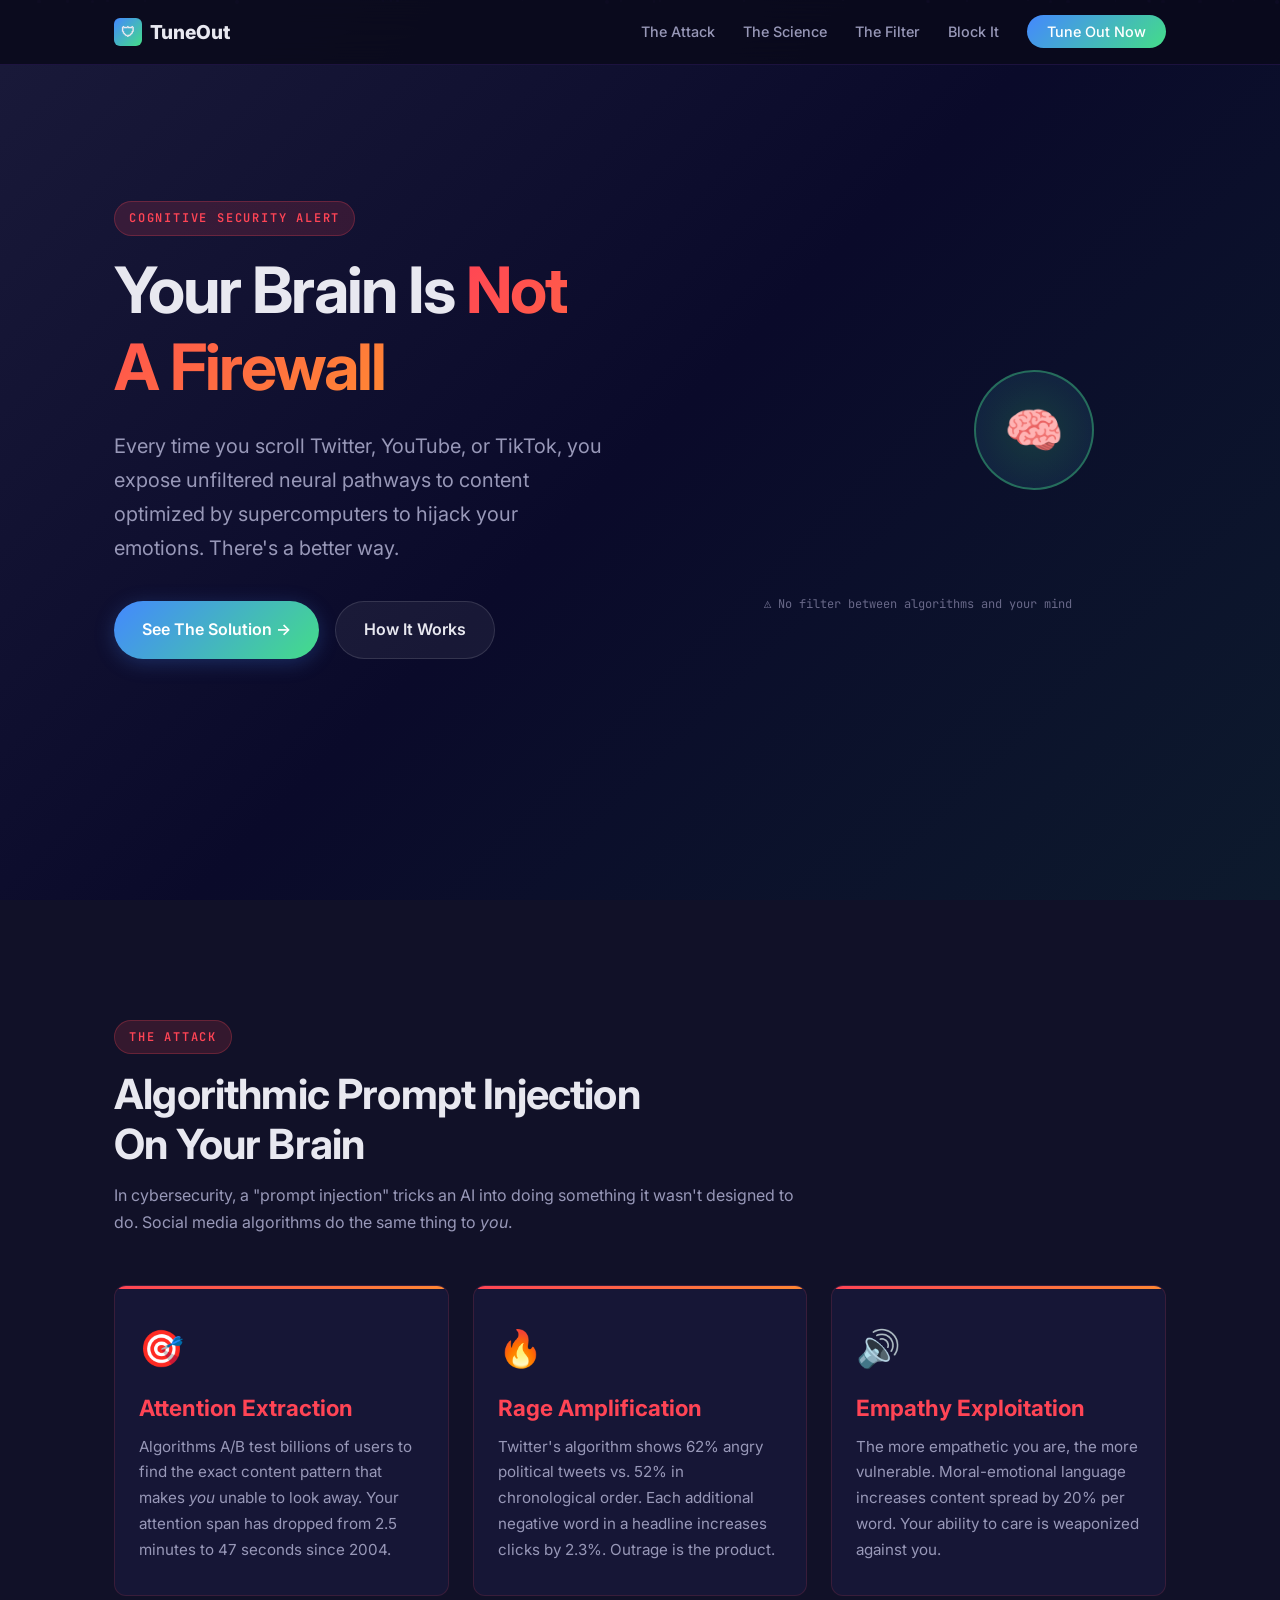
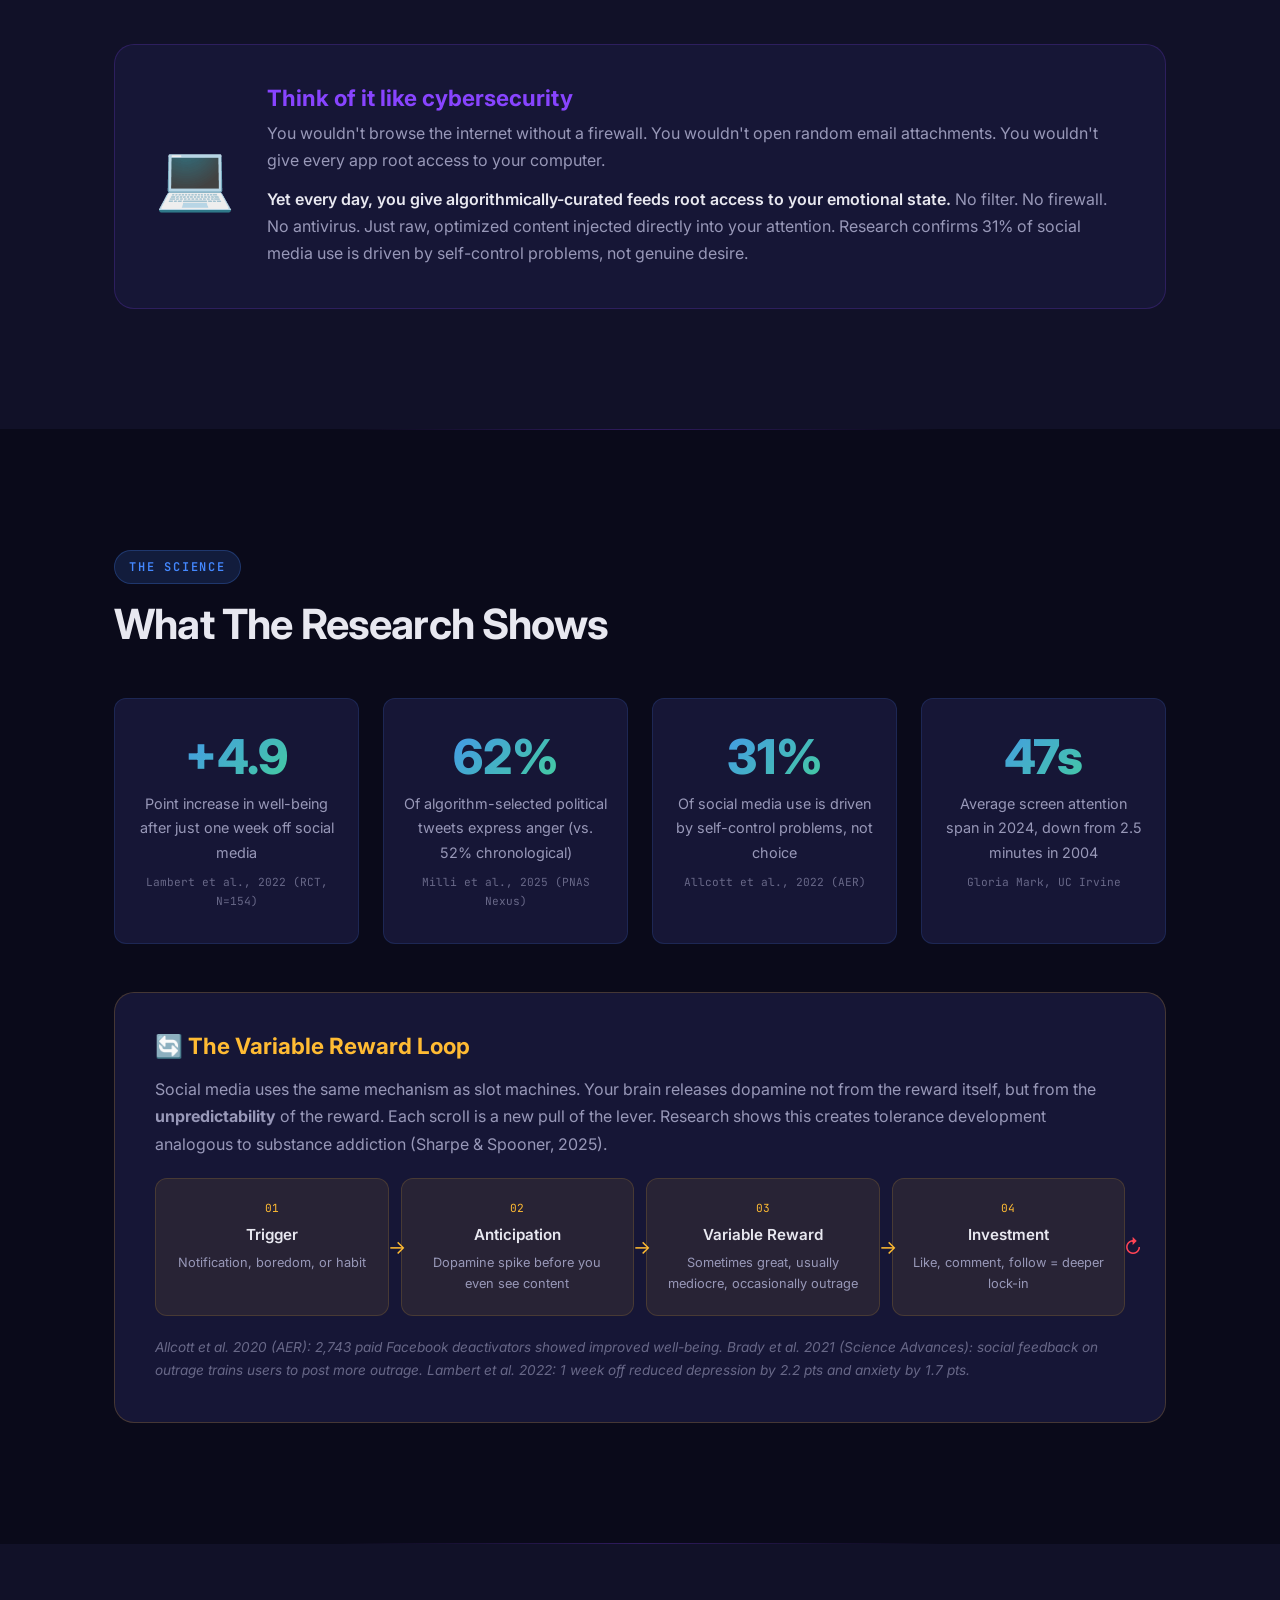
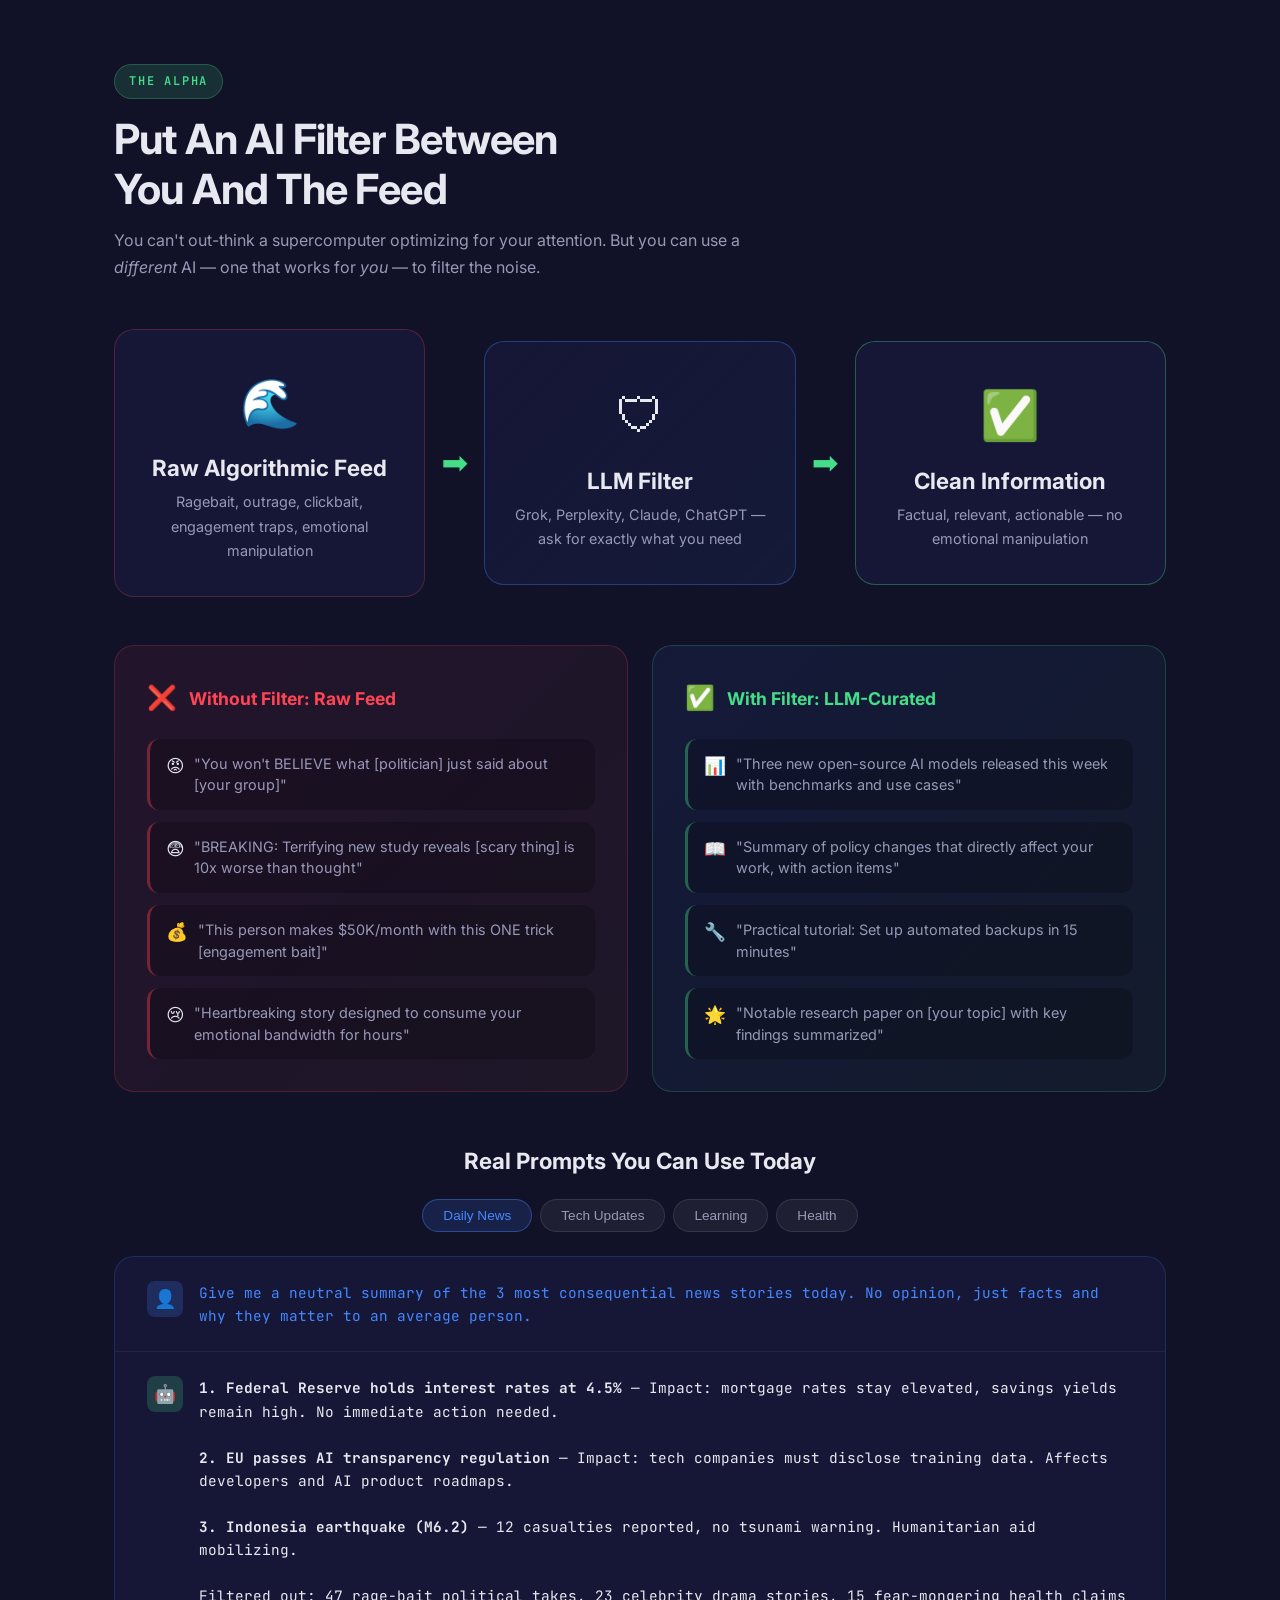
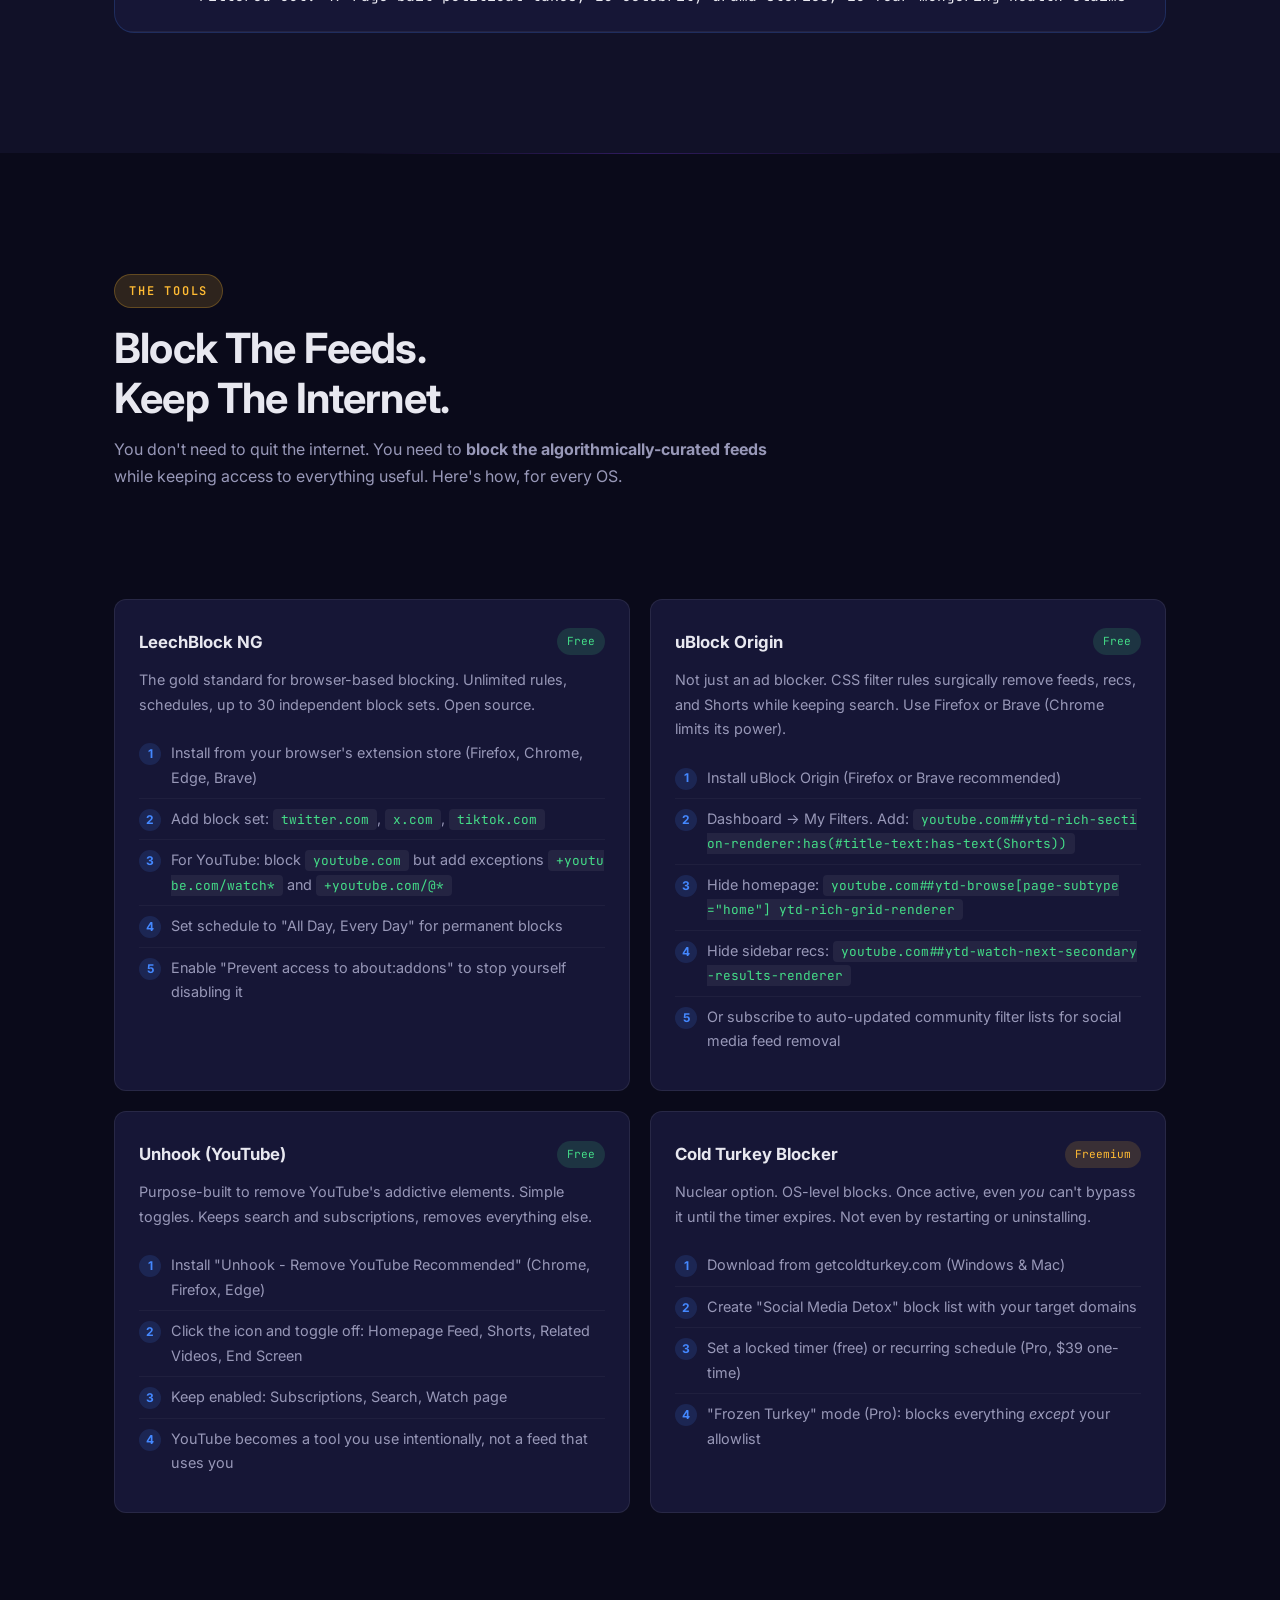
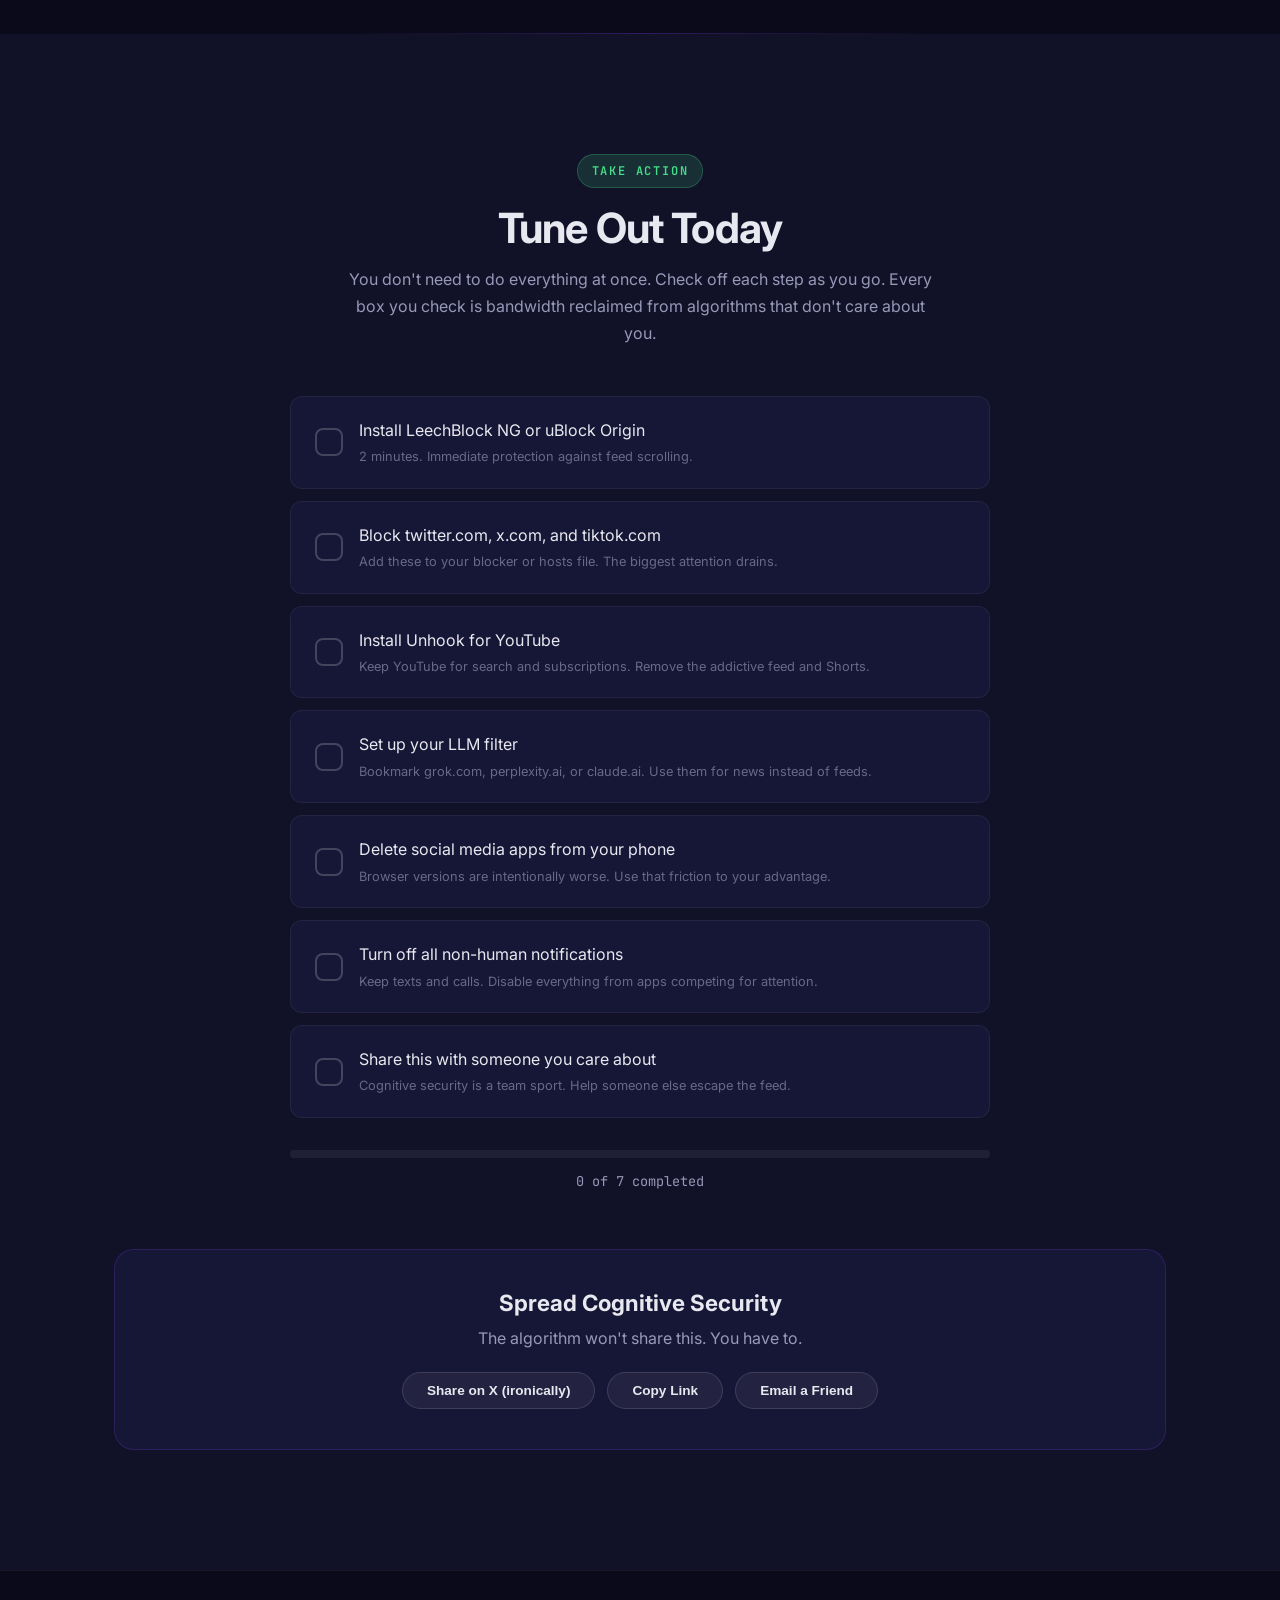
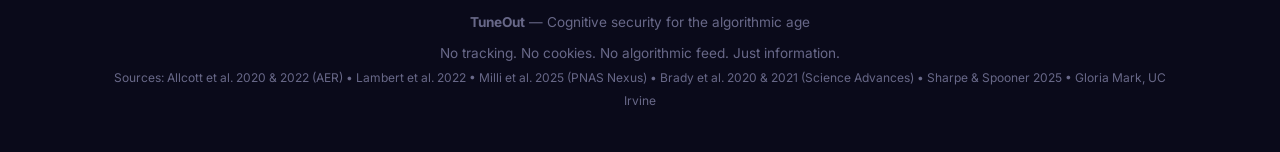
==== index.html @ f6ca8a47 "Initial commit: TuneOut cognitive security guide Open source guide for cognitive security — understa" ====
<!DOCTYPE html>
<html lang="en">
<head>
<meta charset="UTF-8">
<meta name="viewport" content="width=device-width, initial-scale=1.0">
<title>TuneOut - Your Brain Is Not A Firewall</title>
<meta name="description" content="Cognitive security for the algorithmic age. Learn why empathetic people must tune out algorithmic feeds and use AI filters to protect their attention.">
<meta name="theme-color" content="#0a0a1a">
<meta property="og:title" content="TuneOut - Your Brain Is Not A Firewall">
<meta property="og:description" content="Algorithmic feeds are sophisticated prompt injection attacks on your brain. Learn to defend yourself.">
<meta property="og:type" content="website">
<style>
*, *::before, *::after { box-sizing: border-box; margin: 0; padding: 0; }

:root {
  --bg-primary: #0a0a1a;
  --bg-secondary: #111128;
  --bg-card: #161636;
  --bg-card-hover: #1c1c42;
  --text-primary: #e8e8f0;
  --text-secondary: #9898b8;
  --text-muted: #686888;
  --accent-red: #ff4455;
  --accent-blue: #4488ff;
  --accent-green: #44dd88;
  --accent-purple: #8844ff;
  --accent-yellow: #ffbb33;
  --gradient-danger: linear-gradient(135deg, #ff4455, #ff8833);
  --gradient-safe: linear-gradient(135deg, #4488ff, #44dd88);
  --gradient-hero: linear-gradient(135deg, #1a1a3a 0%, #0a0a2a 50%, #0d1a2d 100%);
  --radius: 12px;
  --radius-lg: 20px;
  --shadow: 0 4px 24px rgba(0,0,0,0.3);
  --font-sans: 'Inter', -apple-system, BlinkMacSystemFont, 'Segoe UI', system-ui, sans-serif;
  --font-mono: 'JetBrains Mono', 'Fira Code', 'Cascadia Code', monospace;
  --max-width: 1100px;
  --section-pad: clamp(60px, 10vw, 120px);
}

html { scroll-behavior: smooth; }

body {
  font-family: var(--font-sans);
  background: var(--bg-primary);
  color: var(--text-primary);
  line-height: 1.7;
  overflow-x: hidden;
  -webkit-font-smoothing: antialiased;
}

a { color: var(--accent-blue); text-decoration: none; transition: color 0.2s; }
a:hover { color: var(--accent-green); }
::selection { background: var(--accent-purple); color: #fff; }

h1, h2, h3, h4 { line-height: 1.2; font-weight: 700; }
h1 { font-size: clamp(2.2rem, 6vw, 4rem); letter-spacing: -0.03em; }
h2 { font-size: clamp(1.6rem, 4vw, 2.6rem); letter-spacing: -0.02em; }
h3 { font-size: clamp(1.1rem, 2.5vw, 1.4rem); }

.section-label {
  display: inline-block;
  font-family: var(--font-mono);
  font-size: 0.75rem;
  font-weight: 600;
  letter-spacing: 0.15em;
  text-transform: uppercase;
  padding: 6px 14px;
  border-radius: 100px;
  margin-bottom: 16px;
}

.label-danger { background: rgba(255,68,85,0.15); color: var(--accent-red); border: 1px solid rgba(255,68,85,0.25); }
.label-info { background: rgba(68,136,255,0.15); color: var(--accent-blue); border: 1px solid rgba(68,136,255,0.25); }
.label-success { background: rgba(68,221,136,0.15); color: var(--accent-green); border: 1px solid rgba(68,221,136,0.25); }
.label-warning { background: rgba(255,187,51,0.15); color: var(--accent-yellow); border: 1px solid rgba(255,187,51,0.25); }

.container { max-width: var(--max-width); margin: 0 auto; padding: 0 24px; }
section { padding: var(--section-pad) 0; position: relative; }
.section-divider {
  height: 1px;
  background: linear-gradient(90deg, transparent, rgba(136,68,255,0.3), transparent);
  max-width: 600px;
  margin: 0 auto;
}

/* NAV */
nav {
  position: fixed; top: 0; left: 0; right: 0; z-index: 1000;
  background: rgba(10,10,26,0.85);
  backdrop-filter: blur(20px);
  border-bottom: 1px solid rgba(136,68,255,0.15);
}
nav .container { display: flex; align-items: center; justify-content: space-between; height: 64px; }
.nav-logo {
  font-weight: 800; font-size: 1.2rem; color: var(--text-primary);
  display: flex; align-items: center; gap: 8px;
}
.nav-logo .shield-icon {
  width: 28px; height: 28px; background: var(--gradient-safe);
  border-radius: 6px; display: flex; align-items: center; justify-content: center; font-size: 14px;
}
.nav-links { display: flex; gap: 28px; list-style: none; }
.nav-links a { color: var(--text-secondary); font-size: 0.9rem; font-weight: 500; transition: color 0.2s; }
.nav-links a:hover { color: var(--text-primary); }
.nav-cta {
  background: var(--gradient-safe); color: #fff !important;
  padding: 8px 20px; border-radius: 100px; font-weight: 600; font-size: 0.85rem;
  transition: transform 0.2s, box-shadow 0.2s;
}
.nav-cta:hover { transform: translateY(-1px); box-shadow: 0 4px 20px rgba(68,136,255,0.3); color: #fff !important; }
.hamburger {
  display: none; flex-direction: column; gap: 5px;
  cursor: pointer; background: none; border: none; padding: 8px;
}
.hamburger span {
  width: 24px; height: 2px; background: var(--text-primary);
  border-radius: 2px; transition: transform 0.3s, opacity 0.3s;
}

/* HERO */
.hero {
  min-height: 100vh; display: flex; align-items: center;
  background: var(--gradient-hero); position: relative; overflow: hidden; padding-top: 80px;
}
.hero-grid { display: grid; grid-template-columns: 1fr 1fr; gap: 60px; align-items: center; }
.hero-text h1 { margin-bottom: 24px; }
.hero-text h1 .highlight {
  background: var(--gradient-danger);
  -webkit-background-clip: text; -webkit-text-fill-color: transparent; background-clip: text;
}
.hero-subtitle {
  font-size: clamp(1rem, 2vw, 1.25rem); color: var(--text-secondary);
  margin-bottom: 36px; max-width: 520px;
}
.hero-buttons { display: flex; gap: 16px; flex-wrap: wrap; }
.btn {
  display: inline-flex; align-items: center; gap: 8px;
  padding: 14px 28px; border-radius: 100px; font-weight: 600; font-size: 1rem;
  cursor: pointer; border: none; transition: transform 0.2s, box-shadow 0.2s;
}
.btn:hover { transform: translateY(-2px); }
.btn-primary {
  background: var(--gradient-safe); color: #fff;
  box-shadow: 0 4px 20px rgba(68,136,255,0.25);
}
.btn-primary:hover { box-shadow: 0 8px 32px rgba(68,136,255,0.35); color: #fff; }
.btn-secondary {
  background: rgba(255,255,255,0.06); color: var(--text-primary);
  border: 1px solid rgba(255,255,255,0.12);
}
.btn-secondary:hover { background: rgba(255,255,255,0.1); }

/* Hero visual */
.hero-visual { position: relative; display: flex; justify-content: center; align-items: center; }
.firewall-diagram { width: 100%; max-width: 440px; aspect-ratio: 1; position: relative; }
.fw-brain {
  position: absolute; right: 10%; top: 50%; transform: translateY(-50%);
  width: 120px; height: 120px; border-radius: 50%;
  background: radial-gradient(circle, rgba(68,221,136,0.2), rgba(68,136,255,0.1));
  border: 2px solid rgba(68,221,136,0.4);
  display: flex; align-items: center; justify-content: center; font-size: 48px; z-index: 2;
}
.fw-shield {
  position: absolute; left: 38%; top: 50%; transform: translate(-50%, -50%);
  width: 80px; height: 100px; z-index: 3; opacity: 0; transition: opacity 0.5s;
}
.fw-shield.active { opacity: 1; }
.fw-shield svg { width: 100%; height: 100%; filter: drop-shadow(0 0 20px rgba(68,136,255,0.5)); }
.fw-attacks { position: absolute; left: 0; top: 0; width: 50%; height: 100%; }
.fw-attack {
  position: absolute; font-size: 20px;
  animation: attack-fly 3s ease-in infinite; opacity: 0;
}
@keyframes attack-fly {
  0% { transform: translateX(-20px); opacity: 0; }
  15% { opacity: 1; }
  70% { opacity: 1; }
  100% { transform: translateX(160px); opacity: 0; }
}
.fw-attack:nth-child(1) { top: 15%; animation-delay: 0s; }
.fw-attack:nth-child(2) { top: 35%; animation-delay: 0.8s; }
.fw-attack:nth-child(3) { top: 55%; animation-delay: 0.3s; }
.fw-attack:nth-child(4) { top: 75%; animation-delay: 1.2s; }
.fw-attack:nth-child(5) { top: 45%; animation-delay: 1.8s; }
.fw-label {
  position: absolute; bottom: 8%; left: 50%; transform: translateX(-50%);
  font-family: var(--font-mono); font-size: 0.75rem; color: var(--text-muted); white-space: nowrap;
}
.particles { position: absolute; inset: 0; overflow: hidden; pointer-events: none; }
.particle {
  position: absolute; width: 2px; height: 2px; background: var(--accent-purple);
  border-radius: 50%; opacity: 0.3; animation: float-up linear infinite;
}
@keyframes float-up {
  0% { transform: translateY(100vh) scale(0); opacity: 0; }
  10% { opacity: 0.3; }
  90% { opacity: 0.3; }
  100% { transform: translateY(-10vh) scale(1); opacity: 0; }
}

/* PROBLEM */
#problem { background: var(--bg-secondary); }
.problem-grid { display: grid; grid-template-columns: repeat(3, 1fr); gap: 24px; margin-top: 48px; }
.attack-card {
  background: var(--bg-card); border: 1px solid rgba(255,68,85,0.15);
  border-radius: var(--radius); padding: 32px 24px;
  transition: transform 0.3s, border-color 0.3s, box-shadow 0.3s;
  position: relative; overflow: hidden;
}
.attack-card:hover {
  transform: translateY(-4px); border-color: rgba(255,68,85,0.35);
  box-shadow: 0 12px 40px rgba(255,68,85,0.1);
}
.attack-card::before {
  content: ''; position: absolute; top: 0; left: 0; right: 0;
  height: 3px; background: var(--gradient-danger);
}
.attack-icon { font-size: 36px; margin-bottom: 16px; display: block; }
.attack-card h3 { margin-bottom: 12px; color: var(--accent-red); }
.attack-card p { color: var(--text-secondary); font-size: 0.95rem; }

.analogy-box {
  margin-top: 48px; background: var(--bg-card);
  border: 1px solid rgba(136,68,255,0.2); border-radius: var(--radius-lg);
  padding: 40px; display: grid; grid-template-columns: auto 1fr; gap: 32px; align-items: center;
}
.analogy-icon { font-size: 64px; }
.analogy-box h3 { color: var(--accent-purple); margin-bottom: 8px; }
.analogy-box p { color: var(--text-secondary); }
.analogy-box .highlight-text { color: var(--text-primary); font-weight: 600; }

/* SCIENCE */
.stats-grid { display: grid; grid-template-columns: repeat(4, 1fr); gap: 24px; margin-top: 48px; }
.stat-card {
  text-align: center; background: var(--bg-card);
  border: 1px solid rgba(68,136,255,0.15); border-radius: var(--radius);
  padding: 32px 20px; transition: transform 0.3s, box-shadow 0.3s;
}
.stat-card:hover { transform: translateY(-4px); box-shadow: var(--shadow); }
.stat-number {
  font-size: clamp(2rem, 4vw, 3rem); font-weight: 800;
  background: var(--gradient-safe);
  -webkit-background-clip: text; -webkit-text-fill-color: transparent; background-clip: text;
  line-height: 1.1; margin-bottom: 8px;
}
.stat-label { color: var(--text-secondary); font-size: 0.9rem; }
.stat-source { font-family: var(--font-mono); font-size: 0.7rem; color: var(--text-muted); margin-top: 8px; }

.dopamine-explainer {
  margin-top: 48px; background: var(--bg-card);
  border: 1px solid rgba(255,187,51,0.2); border-radius: var(--radius-lg); padding: 40px;
}
.dopamine-explainer h3 { color: var(--accent-yellow); margin-bottom: 16px; }
.loop-steps { display: flex; gap: 12px; flex-wrap: wrap; margin-top: 20px; }
.loop-step {
  flex: 1; min-width: 140px;
  background: rgba(255,187,51,0.08); border: 1px solid rgba(255,187,51,0.15);
  border-radius: var(--radius); padding: 20px 16px; text-align: center; position: relative;
}
.loop-step::after {
  content: '\2192'; position: absolute; right: -18px; top: 50%;
  transform: translateY(-50%); color: var(--accent-yellow); font-size: 1.2rem;
}
.loop-step:last-child::after { content: '\21BB'; color: var(--accent-red); }
.loop-step .step-num { font-family: var(--font-mono); font-size: 0.7rem; color: var(--accent-yellow); margin-bottom: 4px; }
.loop-step .step-title { font-weight: 600; font-size: 0.95rem; margin-bottom: 4px; }
.loop-step .step-desc { font-size: 0.8rem; color: var(--text-secondary); }

/* SOLUTION */
#solution { background: var(--bg-secondary); }
.solution-flow {
  display: grid; grid-template-columns: 1fr auto 1fr auto 1fr;
  gap: 16px; align-items: center; margin-top: 48px;
}
.flow-arrow { font-size: 2rem; color: var(--accent-green); text-align: center; }
.flow-card {
  background: var(--bg-card); border-radius: var(--radius-lg);
  padding: 32px 24px; text-align: center;
  border: 1px solid rgba(68,221,136,0.15);
  transition: transform 0.3s, box-shadow 0.3s;
}
.flow-card:hover { transform: translateY(-4px); box-shadow: 0 12px 40px rgba(68,221,136,0.1); }
.flow-card.danger-card { border-color: rgba(255,68,85,0.25); }
.flow-card.shield-card {
  border-color: rgba(68,136,255,0.35);
  background: linear-gradient(135deg, var(--bg-card), rgba(68,136,255,0.08));
}
.flow-card.safe-card { border-color: rgba(68,221,136,0.35); }
.flow-icon { font-size: 48px; margin-bottom: 12px; display: block; }
.flow-card h3 { margin-bottom: 8px; }
.flow-card p { color: var(--text-secondary); font-size: 0.9rem; }

/* Before/After */
.before-after { display: grid; grid-template-columns: 1fr 1fr; gap: 24px; margin-top: 48px; }
.ba-panel { border-radius: var(--radius-lg); padding: 32px; }
.ba-panel.before {
  background: linear-gradient(135deg, rgba(255,68,85,0.08), rgba(255,136,51,0.05));
  border: 1px solid rgba(255,68,85,0.2);
}
.ba-panel.after {
  background: linear-gradient(135deg, rgba(68,136,255,0.08), rgba(68,221,136,0.05));
  border: 1px solid rgba(68,221,136,0.2);
}
.ba-header { display: flex; align-items: center; gap: 12px; margin-bottom: 20px; }
.ba-header .ba-icon { font-size: 24px; }
.ba-header h3 { font-size: 1.1rem; }
.before .ba-header h3 { color: var(--accent-red); }
.after .ba-header h3 { color: var(--accent-green); }
.ba-feed { list-style: none; display: flex; flex-direction: column; gap: 12px; }
.ba-item {
  background: rgba(0,0,0,0.2); border-radius: var(--radius);
  padding: 14px 16px; font-size: 0.9rem;
  display: flex; align-items: flex-start; gap: 10px; line-height: 1.5;
}
.ba-item .emoji { flex-shrink: 0; font-size: 1.1rem; }
.ba-item .item-text { color: var(--text-secondary); }
.ba-panel.before .ba-item { border-left: 3px solid rgba(255,68,85,0.4); }
.ba-panel.after .ba-item { border-left: 3px solid rgba(68,221,136,0.4); }

/* Examples */
.examples-area { margin-top: 56px; }
.examples-area > h3 { text-align: center; margin-bottom: 24px; color: var(--text-primary); }
.example-tabs { display: flex; justify-content: center; gap: 8px; margin-bottom: 24px; flex-wrap: wrap; }
.example-tab {
  padding: 8px 20px; border-radius: 100px;
  background: rgba(255,255,255,0.06); border: 1px solid rgba(255,255,255,0.1);
  color: var(--text-secondary); cursor: pointer; font-size: 0.85rem; font-weight: 500;
  transition: all 0.2s;
}
.example-tab:hover { background: rgba(255,255,255,0.1); }
.example-tab.active {
  background: rgba(68,136,255,0.15); border-color: rgba(68,136,255,0.4); color: var(--accent-blue);
}
.example-content {
  background: var(--bg-card); border: 1px solid rgba(68,136,255,0.2);
  border-radius: var(--radius-lg); overflow: hidden;
}
.example-panel { display: none; }
.example-panel.active { display: block; }
.example-prompt {
  padding: 24px 32px; border-bottom: 1px solid rgba(255,255,255,0.06);
  display: flex; align-items: flex-start; gap: 16px;
}
.prompt-avatar {
  width: 36px; height: 36px; border-radius: 8px;
  display: flex; align-items: center; justify-content: center;
  font-size: 18px; flex-shrink: 0;
}
.prompt-avatar.user { background: rgba(68,136,255,0.2); }
.prompt-avatar.ai { background: rgba(68,221,136,0.2); }
.prompt-text { font-family: var(--font-mono); font-size: 0.9rem; line-height: 1.6; }
.prompt-text .user-msg { color: var(--accent-blue); }
.prompt-text .ai-msg { color: var(--text-secondary); }
.prompt-text .ai-msg strong { color: var(--text-primary); }
.prompt-text .ai-msg .filtered { color: var(--text-muted); text-decoration: line-through; font-size: 0.85em; }

/* TOOLS */
.os-tabs { display: flex; justify-content: center; gap: 12px; margin-top: 32px; margin-bottom: 32px; }
.os-tab {
  padding: 12px 28px; border-radius: var(--radius);
  background: var(--bg-card); border: 1px solid rgba(255,255,255,0.1);
  color: var(--text-secondary); cursor: pointer; font-weight: 600; font-size: 0.95rem;
  display: flex; align-items: center; gap: 8px; transition: all 0.2s;
}
.os-tab:hover { background: var(--bg-card-hover); }
.os-tab.active { background: rgba(68,136,255,0.12); border-color: var(--accent-blue); color: var(--accent-blue); }
.os-content { display: none; }
.os-content.active { display: block; }
.tools-grid { display: grid; grid-template-columns: repeat(2, 1fr); gap: 20px; }
.tool-card {
  background: var(--bg-card); border: 1px solid rgba(255,255,255,0.08);
  border-radius: var(--radius); padding: 28px 24px;
  transition: transform 0.3s, box-shadow 0.3s;
}
.tool-card:hover { transform: translateY(-3px); box-shadow: var(--shadow); }
.tool-header { display: flex; align-items: center; justify-content: space-between; margin-bottom: 12px; }
.tool-name { font-weight: 700; font-size: 1.05rem; }
.tool-badge { font-family: var(--font-mono); font-size: 0.7rem; padding: 4px 10px; border-radius: 100px; }
.badge-free { background: rgba(68,221,136,0.15); color: var(--accent-green); }
.badge-freemium { background: rgba(255,187,51,0.15); color: var(--accent-yellow); }
.badge-builtin { background: rgba(68,136,255,0.15); color: var(--accent-blue); }
.tool-desc { color: var(--text-secondary); font-size: 0.9rem; margin-bottom: 16px; }
.tool-steps { list-style: none; counter-reset: step; }
.tool-steps li {
  counter-increment: step; padding: 8px 0; padding-left: 32px;
  position: relative; font-size: 0.9rem; color: var(--text-secondary);
  border-bottom: 1px solid rgba(255,255,255,0.04);
}
.tool-steps li:last-child { border-bottom: none; }
.tool-steps li::before {
  content: counter(step); position: absolute; left: 0;
  width: 22px; height: 22px; border-radius: 50%;
  background: rgba(68,136,255,0.15); color: var(--accent-blue);
  font-size: 0.75rem; font-weight: 700;
  display: flex; align-items: center; justify-content: center; top: 10px;
}
.tool-steps code {
  font-family: var(--font-mono); font-size: 0.8rem;
  background: rgba(255,255,255,0.06); padding: 2px 8px; border-radius: 4px;
  color: var(--accent-green); word-break: break-all;
}

/* CTA / CHECKLIST */
#action { background: var(--bg-secondary); }
.checklist-container { max-width: 700px; margin: 48px auto 0; }
.checklist-item {
  display: flex; align-items: center; gap: 16px;
  padding: 20px 24px; background: var(--bg-card);
  border: 1px solid rgba(255,255,255,0.06); border-radius: var(--radius);
  margin-bottom: 12px; cursor: pointer; transition: all 0.3s; user-select: none;
}
.checklist-item:hover { background: var(--bg-card-hover); }
.checklist-item.checked { border-color: rgba(68,221,136,0.3); background: rgba(68,221,136,0.05); }
.check-box {
  width: 28px; height: 28px; border-radius: 8px;
  border: 2px solid rgba(255,255,255,0.2);
  display: flex; align-items: center; justify-content: center;
  flex-shrink: 0; transition: all 0.3s; font-size: 14px; color: transparent;
}
.checklist-item.checked .check-box {
  background: var(--accent-green); border-color: var(--accent-green); color: #fff;
}
.check-text { font-size: 1rem; }
.check-detail { font-size: 0.8rem; color: var(--text-muted); margin-top: 2px; }
.checklist-item.checked .check-text { text-decoration: line-through; color: var(--text-muted); }
.progress-bar-container { margin-top: 32px; text-align: center; }
.progress-bar {
  width: 100%; height: 8px; background: rgba(255,255,255,0.06);
  border-radius: 100px; overflow: hidden; margin-bottom: 12px;
}
.progress-fill {
  height: 100%; background: var(--gradient-safe);
  border-radius: 100px; width: 0%; transition: width 0.5s ease;
}
.progress-text { font-family: var(--font-mono); font-size: 0.85rem; color: var(--text-secondary); }

.share-section {
  text-align: center; margin-top: 56px; padding: 40px;
  background: var(--bg-card); border: 1px solid rgba(136,68,255,0.2); border-radius: var(--radius-lg);
}
.share-section h3 { margin-bottom: 8px; }
.share-section p { color: var(--text-secondary); margin-bottom: 20px; }
.share-buttons { display: flex; justify-content: center; gap: 12px; flex-wrap: wrap; }
.share-btn {
  padding: 10px 24px; border-radius: 100px; font-weight: 600; font-size: 0.85rem;
  cursor: pointer; border: 1px solid rgba(255,255,255,0.12);
  background: rgba(255,255,255,0.06); color: var(--text-primary); transition: all 0.2s;
}
.share-btn:hover { background: rgba(255,255,255,0.1); transform: translateY(-1px); }

/* FOOTER */
footer { padding: 40px 0; text-align: center; border-top: 1px solid rgba(255,255,255,0.06); }
footer p { color: var(--text-muted); font-size: 0.85rem; }
footer a { color: var(--text-secondary); }

/* ANIMATIONS */
.fade-in { opacity: 0; transform: translateY(30px); transition: opacity 0.6s ease, transform 0.6s ease; }
.fade-in.visible { opacity: 1; transform: translateY(0); }

/* MOBILE */
@media (max-width: 900px) {
  .hero-grid { grid-template-columns: 1fr; text-align: center; }
  .hero-subtitle { margin-left: auto; margin-right: auto; }
  .hero-buttons { justify-content: center; }
  .hero-visual { order: -1; }
  .firewall-diagram { max-width: 300px; }
  .problem-grid { grid-template-columns: 1fr; }
  .stats-grid { grid-template-columns: repeat(2, 1fr); }
  .solution-flow { grid-template-columns: 1fr; gap: 12px; }
  .flow-arrow { transform: rotate(90deg); }
  .tools-grid { grid-template-columns: 1fr; }
  .before-after { grid-template-columns: 1fr; }
  .analogy-box { grid-template-columns: 1fr; text-align: center; }
  .loop-steps { flex-direction: column; }
  .loop-step::after { display: none; }
}
@media (max-width: 600px) {
  .nav-links { display: none; }
  .hamburger { display: flex; }
  .nav-links.open {
    display: flex; flex-direction: column;
    position: absolute; top: 64px; left: 0; right: 0;
    background: rgba(10,10,26,0.98); padding: 20px 24px; gap: 16px;
    border-bottom: 1px solid rgba(136,68,255,0.15);
  }
  .stats-grid { grid-template-columns: 1fr; }
  .example-prompt { padding: 16px; flex-direction: column; gap: 8px; }
  .os-tabs { flex-direction: column; align-items: center; }
  .hero-buttons { flex-direction: column; align-items: center; }
}
</style>
<link rel="preconnect" href="https://fonts.googleapis.com">
<link rel="preconnect" href="https://fonts.gstatic.com" crossorigin>
<link href="https://fonts.googleapis.com/css2?family=Inter:wght@400;500;600;700;800&family=JetBrains+Mono:wght@400;500;600;700&display=swap" rel="stylesheet">
</head>
<body>

<!-- NAV -->
<nav>
  <div class="container">
    <a href="#" class="nav-logo">
      <span class="shield-icon">&#x1F6E1;</span>
      TuneOut
    </a>
    <ul class="nav-links" id="navLinks">
      <li><a href="#problem">The Attack</a></li>
      <li><a href="#science">The Science</a></li>
      <li><a href="#solution">The Filter</a></li>
      <li><a href="#tools">Block It</a></li>
      <li><a href="#action" class="nav-cta">Tune Out Now</a></li>
    </ul>
    <button class="hamburger" id="hamburger" aria-label="Toggle menu">
      <span></span><span></span><span></span>
    </button>
  </div>
</nav>

<!-- HERO -->
<section class="hero" id="hero">
  <div class="particles" id="particles"></div>
  <div class="container">
    <div class="hero-grid">
      <div class="hero-text">
        <span class="section-label label-danger">Cognitive Security Alert</span>
        <h1>Your Brain Is <span class="highlight">Not A Firewall</span></h1>
        <p class="hero-subtitle">
          Every time you scroll Twitter, YouTube, or TikTok, you expose unfiltered
          neural pathways to content optimized by supercomputers to hijack your emotions.
          There's a better way.
        </p>
        <div class="hero-buttons">
          <a href="#solution" class="btn btn-primary">See The Solution &#x2192;</a>
          <a href="#problem" class="btn btn-secondary">How It Works</a>
        </div>
      </div>
      <div class="hero-visual">
        <div class="firewall-diagram">
          <div class="fw-attacks">
            <div class="fw-attack">&#x1F621;</div>
            <div class="fw-attack">&#x1F4F0;</div>
            <div class="fw-attack">&#x1F525;</div>
            <div class="fw-attack">&#x1F4A2;</div>
            <div class="fw-attack">&#x26A0;</div>
          </div>
          <div class="fw-shield" id="fwShield">
            <svg viewBox="0 0 80 100" fill="none">
              <path d="M40 5 L75 20 V55 C75 75 55 92 40 97 C25 92 5 75 5 55 V20 L40 5Z"
                fill="rgba(68,136,255,0.15)" stroke="rgba(68,136,255,0.6)" stroke-width="2"/>
              <text x="40" y="58" text-anchor="middle" fill="rgba(68,136,255,0.9)" font-size="28" font-weight="bold">AI</text>
            </svg>
          </div>
          <div class="fw-brain">&#x1F9E0;</div>
          <div class="fw-label" id="fwLabel">&#x26A0; No filter between algorithms and your mind</div>
        </div>
      </div>
    </div>
  </div>
</section>

<!-- THE PROBLEM -->
<section id="problem">
  <div class="container">
    <div class="fade-in">
      <span class="section-label label-danger">The Attack</span>
      <h2>Algorithmic Prompt Injection <br>On Your Brain</h2>
      <p style="color: var(--text-secondary); max-width: 680px; margin-top: 12px;">
        In cybersecurity, a "prompt injection" tricks an AI into doing something
        it wasn't designed to do. Social media algorithms do the same thing to <em>you</em>.
      </p>
    </div>

    <div class="problem-grid fade-in">
      <div class="attack-card">
        <span class="attack-icon">&#x1F3AF;</span>
        <h3>Attention Extraction</h3>
        <p>Algorithms A/B test billions of users to find the exact content pattern that makes
        <em>you</em> unable to look away. Your attention span has dropped from 2.5 minutes to 47 seconds since 2004.</p>
      </div>
      <div class="attack-card">
        <span class="attack-icon">&#x1F525;</span>
        <h3>Rage Amplification</h3>
        <p>Twitter's algorithm shows 62% angry political tweets vs. 52% in chronological order. Each additional negative word in a headline increases clicks by 2.3%. Outrage is the product.</p>
      </div>
      <div class="attack-card">
        <span class="attack-icon">&#x1F50A;</span>
        <h3>Empathy Exploitation</h3>
        <p>The more empathetic you are, the more vulnerable. Moral-emotional language increases content spread by 20% per word. Your ability to care is weaponized against you.</p>
      </div>
    </div>

    <div class="analogy-box fade-in">
      <div class="analogy-icon">&#x1F4BB;</div>
      <div>
        <h3>Think of it like cybersecurity</h3>
        <p>You wouldn't browse the internet without a firewall. You wouldn't open random email
        attachments. You wouldn't give every app root access to your computer.</p>
        <p style="margin-top: 12px;">
          <span class="highlight-text">Yet every day, you give algorithmically-curated feeds
          root access to your emotional state.</span>
          No filter. No firewall. No antivirus. Just raw, optimized content
          injected directly into your attention. Research confirms 31% of social media use
          is driven by self-control problems, not genuine desire.
        </p>
      </div>
    </div>
  </div>
</section>

<div class="section-divider"></div>

<!-- THE SCIENCE -->
<section id="science">
  <div class="container">
    <div class="fade-in">
      <span class="section-label label-info">The Science</span>
      <h2>What The Research Shows</h2>
    </div>

    <div class="stats-grid fade-in">
      <div class="stat-card">
        <div class="stat-number">+4.9</div>
        <div class="stat-label">Point increase in well-being after just one week off social media</div>
        <div class="stat-source">Lambert et al., 2022 (RCT, N=154)</div>
      </div>
      <div class="stat-card">
        <div class="stat-number">62%</div>
        <div class="stat-label">Of algorithm-selected political tweets express anger (vs. 52% chronological)</div>
        <div class="stat-source">Milli et al., 2025 (PNAS Nexus)</div>
      </div>
      <div class="stat-card">
        <div class="stat-number">31%</div>
        <div class="stat-label">Of social media use is driven by self-control problems, not choice</div>
        <div class="stat-source">Allcott et al., 2022 (AER)</div>
      </div>
      <div class="stat-card">
        <div class="stat-number">47s</div>
        <div class="stat-label">Average screen attention span in 2024, down from 2.5 minutes in 2004</div>
        <div class="stat-source">Gloria Mark, UC Irvine</div>
      </div>
    </div>

    <div class="dopamine-explainer fade-in">
      <h3>&#x1F504; The Variable Reward Loop</h3>
      <p style="color: var(--text-secondary);">
        Social media uses the same mechanism as slot machines. Your brain releases dopamine
        not from the reward itself, but from the <strong>unpredictability</strong> of the reward.
        Each scroll is a new pull of the lever. Research shows this creates tolerance development
        analogous to substance addiction (Sharpe &amp; Spooner, 2025).
      </p>
      <div class="loop-steps">
        <div class="loop-step">
          <div class="step-num">01</div>
          <div class="step-title">Trigger</div>
          <div class="step-desc">Notification, boredom, or habit</div>
        </div>
        <div class="loop-step">
          <div class="step-num">02</div>
          <div class="step-title">Anticipation</div>
          <div class="step-desc">Dopamine spike before you even see content</div>
        </div>
        <div class="loop-step">
          <div class="step-num">03</div>
          <div class="step-title">Variable Reward</div>
          <div class="step-desc">Sometimes great, usually mediocre, occasionally outrage</div>
        </div>
        <div class="loop-step">
          <div class="step-num">04</div>
          <div class="step-title">Investment</div>
          <div class="step-desc">Like, comment, follow = deeper lock-in</div>
        </div>
      </div>
      <p style="color: var(--text-muted); font-size: 0.85rem; margin-top: 20px; font-style: italic;">
        Allcott et al. 2020 (AER): 2,743 paid Facebook deactivators showed improved well-being.
        Brady et al. 2021 (Science Advances): social feedback on outrage trains users to post more outrage.
        Lambert et al. 2022: 1 week off reduced depression by 2.2 pts and anxiety by 1.7 pts.
      </p>
    </div>
  </div>
</section>

<div class="section-divider"></div>

<!-- THE SOLUTION -->
<section id="solution">
  <div class="container">
    <div class="fade-in">
      <span class="section-label label-success">The Alpha</span>
      <h2>Put An AI Filter Between <br>You And The Feed</h2>
      <p style="color: var(--text-secondary); max-width: 680px; margin-top: 12px;">
        You can't out-think a supercomputer optimizing for your attention. But you can
        use a <em>different</em> AI &mdash; one that works for <em>you</em> &mdash; to filter the noise.
      </p>
    </div>

    <div class="solution-flow fade-in">
      <div class="flow-card danger-card">
        <span class="flow-icon">&#x1F30A;</span>
        <h3>Raw Algorithmic Feed</h3>
        <p>Ragebait, outrage, clickbait, engagement traps, emotional manipulation</p>
      </div>
      <div class="flow-arrow">&#x27A1;</div>
      <div class="flow-card shield-card">
        <span class="flow-icon">&#x1F6E1;</span>
        <h3>LLM Filter</h3>
        <p>Grok, Perplexity, Claude, ChatGPT &mdash; ask for exactly what you need</p>
      </div>
      <div class="flow-arrow">&#x27A1;</div>
      <div class="flow-card safe-card">
        <span class="flow-icon">&#x2705;</span>
        <h3>Clean Information</h3>
        <p>Factual, relevant, actionable &mdash; no emotional manipulation</p>
      </div>
    </div>

    <div class="before-after fade-in">
      <div class="ba-panel before">
        <div class="ba-header">
          <span class="ba-icon">&#x274C;</span>
          <h3>Without Filter: Raw Feed</h3>
        </div>
        <ul class="ba-feed">
          <li class="ba-item">
            <span class="emoji">&#x1F621;</span>
            <span class="item-text">"You won't BELIEVE what [politician] just said about [your group]"</span>
          </li>
          <li class="ba-item">
            <span class="emoji">&#x1F628;</span>
            <span class="item-text">"BREAKING: Terrifying new study reveals [scary thing] is 10x worse than thought"</span>
          </li>
          <li class="ba-item">
            <span class="emoji">&#x1F4B0;</span>
            <span class="item-text">"This person makes $50K/month with this ONE trick [engagement bait]"</span>
          </li>
          <li class="ba-item">
            <span class="emoji">&#x1F622;</span>
            <span class="item-text">"Heartbreaking story designed to consume your emotional bandwidth for hours"</span>
          </li>
        </ul>
      </div>
      <div class="ba-panel after">
        <div class="ba-header">
          <span class="ba-icon">&#x2705;</span>
          <h3>With Filter: LLM-Curated</h3>
        </div>
        <ul class="ba-feed">
          <li class="ba-item">
            <span class="emoji">&#x1F4CA;</span>
            <span class="item-text">"Three new open-source AI models released this week with benchmarks and use cases"</span>
          </li>
          <li class="ba-item">
            <span class="emoji">&#x1F4D6;</span>
            <span class="item-text">"Summary of policy changes that directly affect your work, with action items"</span>
          </li>
          <li class="ba-item">
            <span class="emoji">&#x1F527;</span>
            <span class="item-text">"Practical tutorial: Set up automated backups in 15 minutes"</span>
          </li>
          <li class="ba-item">
            <span class="emoji">&#x1F31F;</span>
            <span class="item-text">"Notable research paper on [your topic] with key findings summarized"</span>
          </li>
        </ul>
      </div>
    </div>

    <div class="examples-area fade-in">
      <h3>Real Prompts You Can Use Today</h3>
      <div class="example-tabs">
        <button class="example-tab active" data-example="news">Daily News</button>
        <button class="example-tab" data-example="tech">Tech Updates</button>
        <button class="example-tab" data-example="learn">Learning</button>
        <button class="example-tab" data-example="health">Health</button>
      </div>
      <div class="example-content">
        <div class="example-panel active" id="example-news">
          <div class="example-prompt">
            <div class="prompt-avatar user">&#x1F464;</div>
            <div class="prompt-text">
              <span class="user-msg">Give me a neutral summary of the 3 most consequential news stories today. No opinion, just facts and why they matter to an average person.</span>
            </div>
          </div>
          <div class="example-prompt">
            <div class="prompt-avatar ai">&#x1F916;</div>
            <div class="prompt-text ai-msg">
              <strong>1. Federal Reserve holds interest rates at 4.5%</strong> &mdash; Impact: mortgage rates stay elevated, savings yields remain high. No immediate action needed.<br><br>
              <strong>2. EU passes AI transparency regulation</strong> &mdash; Impact: tech companies must disclose training data. Affects developers and AI product roadmaps.<br><br>
              <strong>3. Indonesia earthquake (M6.2)</strong> &mdash; 12 casualties reported, no tsunami warning. Humanitarian aid mobilizing.
              <br><br>
              <span class="filtered">Filtered out: 47 rage-bait political takes, 23 celebrity drama stories, 15 fear-mongering health claims</span>
            </div>
          </div>
        </div>
        <div class="example-panel" id="example-tech">
          <div class="example-prompt">
            <div class="prompt-avatar user">&#x1F464;</div>
            <div class="prompt-text">
              <span class="user-msg">What open-source AI models were released this week? Just names, sizes, benchmarks, and links. Skip the hype.</span>
            </div>
          </div>
          <div class="example-prompt">
            <div class="prompt-avatar ai">&#x1F916;</div>
            <div class="prompt-text ai-msg">
              <strong>New releases this week:</strong><br><br>
              &#x2022; <strong>Mistral-Large-3</strong> (123B) &mdash; MMLU 86.2, competitive with GPT-4o on reasoning<br>
              &#x2022; <strong>DeepSeek-V3-0324</strong> (685B MoE) &mdash; Strong coding benchmarks, Apache 2.0<br>
              &#x2022; <strong>Qwen2.5-Coder-32B</strong> &mdash; State-of-the-art for code generation at its size<br><br>
              <span class="filtered">Filtered out: 200+ hot takes about "AGI next week", influencer AI course promotions</span>
            </div>
          </div>
        </div>
        <div class="example-panel" id="example-learn">
          <div class="example-prompt">
            <div class="prompt-avatar user">&#x1F464;</div>
            <div class="prompt-text">
              <span class="user-msg">I want to understand how batteries work at a college level. Give me a 5-minute explanation with the key chemistry concepts.</span>
            </div>
          </div>
          <div class="example-prompt">
            <div class="prompt-avatar ai">&#x1F916;</div>
            <div class="prompt-text ai-msg">
              <strong>Batteries in 5 minutes:</strong><br><br>
              A battery converts chemical energy to electrical energy through <strong>redox reactions</strong>. The anode oxidizes (loses electrons), the cathode reduces (gains electrons), and the electrolyte facilitates ion transport...<br><br>
              [Structured, paced content with no ads, no autoplay, no rabbit holes]<br><br>
              <span class="filtered">Filtered out: 45-min YouTube video with 3 sponsor reads, 12 clickbait "AMAZING battery breakthrough" articles</span>
            </div>
          </div>
        </div>
        <div class="example-panel" id="example-health">
          <div class="example-prompt">
            <div class="prompt-avatar user">&#x1F464;</div>
            <div class="prompt-text">
              <span class="user-msg">What does current evidence say about intermittent fasting? Cite actual studies, not influencer claims.</span>
            </div>
          </div>
          <div class="example-prompt">
            <div class="prompt-avatar ai">&#x1F916;</div>
            <div class="prompt-text ai-msg">
              <strong>Evidence summary (meta-analyses):</strong><br><br>
              &#x2022; Modest weight loss (1-8% body weight) comparable to calorie restriction (Welton et al., 2020)<br>
              &#x2022; Improved insulin sensitivity in pre-diabetic populations (Cho et al., 2019)<br>
              &#x2022; No significant muscle preservation advantage vs. standard restriction<br>
              &#x2022; Long-term (&gt;1 year) adherence data still limited<br><br>
              <span class="filtered">Filtered out: "Doctors HATE this trick", miracle cure claims, supplement ads disguised as articles</span>
            </div>
          </div>
        </div>
      </div>
    </div>
  </div>
</section>

<div class="section-divider"></div>

<!-- TOOLS / BLOCKING -->
<section id="tools">
  <div class="container">
    <div class="fade-in">
      <span class="section-label label-warning">The Tools</span>
      <h2>Block The Feeds. <br>Keep The Internet.</h2>
      <p style="color: var(--text-secondary); max-width: 680px; margin-top: 12px;">
        You don't need to quit the internet. You need to <strong>block the algorithmically-curated feeds</strong>
        while keeping access to everything useful. Here's how, for every OS.
      </p>
    </div>

    <div class="os-tabs fade-in">
      <button class="os-tab active" data-os="all">&#x1F310; All Platforms</button>
      <button class="os-tab" data-os="linux">&#x1F427; Linux</button>
      <button class="os-tab" data-os="windows">&#x1FA9F; Windows</button>
      <button class="os-tab" data-os="mac">&#x1F34E; Mac</button>
    </div>

    <!-- ALL PLATFORMS -->
    <div class="os-content active" id="os-all">
      <div class="tools-grid fade-in">
        <div class="tool-card">
          <div class="tool-header">
            <span class="tool-name">LeechBlock NG</span>
            <span class="tool-badge badge-free">Free</span>
          </div>
          <div class="tool-desc">The gold standard for browser-based blocking. Unlimited rules, schedules, up to 30 independent block sets. Open source.</div>
          <ol class="tool-steps">
            <li>Install from your browser's extension store (Firefox, Chrome, Edge, Brave)</li>
            <li>Add block set: <code>twitter.com</code>, <code>x.com</code>, <code>tiktok.com</code></li>
            <li>For YouTube: block <code>youtube.com</code> but add exceptions <code>+youtube.com/watch*</code> and <code>+youtube.com/@*</code></li>
            <li>Set schedule to "All Day, Every Day" for permanent blocks</li>
            <li>Enable "Prevent access to about:addons" to stop yourself disabling it</li>
          </ol>
        </div>
        <div class="tool-card">
          <div class="tool-header">
            <span class="tool-name">uBlock Origin</span>
            <span class="tool-badge badge-free">Free</span>
          </div>
          <div class="tool-desc">Not just an ad blocker. CSS filter rules surgically remove feeds, recs, and Shorts while keeping search. Use Firefox or Brave (Chrome limits its power).</div>
          <ol class="tool-steps">
            <li>Install uBlock Origin (Firefox or Brave recommended)</li>
            <li>Dashboard &#x2192; My Filters. Add: <code>youtube.com##ytd-rich-section-renderer:has(#title-text:has-text(Shorts))</code></li>
            <li>Hide homepage: <code>youtube.com##ytd-browse[page-subtype="home"] ytd-rich-grid-renderer</code></li>
            <li>Hide sidebar recs: <code>youtube.com##ytd-watch-next-secondary-results-renderer</code></li>
            <li>Or subscribe to auto-updated community filter lists for social media feed removal</li>
          </ol>
        </div>
        <div class="tool-card">
          <div class="tool-header">
            <span class="tool-name">Unhook (YouTube)</span>
            <span class="tool-badge badge-free">Free</span>
          </div>
          <div class="tool-desc">Purpose-built to remove YouTube's addictive elements. Simple toggles. Keeps search and subscriptions, removes everything else.</div>
          <ol class="tool-steps">
            <li>Install "Unhook - Remove YouTube Recommended" (Chrome, Firefox, Edge)</li>
            <li>Click the icon and toggle off: Homepage Feed, Shorts, Related Videos, End Screen</li>
            <li>Keep enabled: Subscriptions, Search, Watch page</li>
            <li>YouTube becomes a tool you use intentionally, not a feed that uses you</li>
          </ol>
        </div>
        <div class="tool-card">
          <div class="tool-header">
            <span class="tool-name">Cold Turkey Blocker</span>
            <span class="tool-badge badge-freemium">Freemium</span>
          </div>
          <div class="tool-desc">Nuclear option. OS-level blocks. Once active, even <em>you</em> can't bypass it until the timer expires. Not even by restarting or uninstalling.</div>
          <ol class="tool-steps">
            <li>Download from getcoldturkey.com (Windows &amp; Mac)</li>
            <li>Create "Social Media Detox" block list with your target domains</li>
            <li>Set a locked timer (free) or recurring schedule (Pro, $39 one-time)</li>
            <li>"Frozen Turkey" mode (Pro): blocks everything <em>except</em> your allowlist</li>
          </ol>
        </div>
      </div>
    </div>

    <!-- LINUX -->
    <div class="os-content" id="os-linux">
      <div class="tools-grid fade-in">
        <div class="tool-card">
          <div class="tool-header">
            <span class="tool-name">/etc/hosts Blocking</span>
            <span class="tool-badge badge-builtin">Built-in</span>
          </div>
          <div class="tool-desc">The most reliable method. OS-level blocking across all browsers and apps. No extension to disable.</div>
          <ol class="tool-steps">
            <li>Terminal: <code>sudo nano /etc/hosts</code></li>
            <li>Add: <code>0.0.0.0 twitter.com</code>, <code>0.0.0.0 x.com</code>, <code>0.0.0.0 tiktok.com</code> (include www variants)</li>
            <li>Flush DNS: <code>sudo systemd-resolve --flush-caches</code></li>
            <li>Lock it: <code>sudo chattr +i /etc/hosts</code> (requires <code>chattr -i</code> to undo)</li>
            <li>Disable DNS-over-HTTPS in your browser or it bypasses hosts file</li>
          </ol>
        </div>
        <div class="tool-card">
          <div class="tool-header">
            <span class="tool-name">Pi-hole (Network-wide)</span>
            <span class="tool-badge badge-free">Free &amp; Open Source</span>
          </div>
          <div class="tool-desc">Block social media across your entire network. All devices, no per-device config. Runs on a Raspberry Pi or any Linux box.</div>
          <ol class="tool-steps">
            <li>Install: <code>curl -sSL https://install.pi-hole.net | bash</code></li>
            <li>Add social media domains to your blocklist via web admin</li>
            <li>Set your router's DNS to your Pi-hole IP address</li>
            <li>Every device on your network is now protected, including phones</li>
          </ol>
        </div>
        <div class="tool-card">
          <div class="tool-header">
            <span class="tool-name">Browser Extension Stack</span>
            <span class="tool-badge badge-free">Free</span>
          </div>
          <div class="tool-desc">LeechBlock NG + uBlock Origin + Unhook on Firefox for comprehensive, surgical feed removal.</div>
          <ol class="tool-steps">
            <li>Install all three from addons.mozilla.org (Firefox recommended)</li>
            <li>LeechBlock: full-site domain blocks (Twitter, TikTok)</li>
            <li>uBlock: surgical CSS removal of YouTube feeds, Shorts, recs</li>
            <li>Unhook: simple toggles for remaining YouTube addictive elements</li>
          </ol>
        </div>
        <div class="tool-card">
          <div class="tool-header">
            <span class="tool-name">Steven Black's Hosts</span>
            <span class="tool-badge badge-free">Free &amp; Open Source</span>
          </div>
          <div class="tool-desc">Curated hosts file blocking 3,243+ social media domains. Community-maintained, auto-updated.</div>
          <ol class="tool-steps">
            <li><code>git clone https://github.com/StevenBlack/hosts.git</code></li>
            <li><code>cd hosts && python3 updateHostsFile.py --extensions social --replace</code></li>
            <li>Or download the raw file and replace your /etc/hosts</li>
            <li>Set up a weekly cron job to auto-update for new domain variants</li>
          </ol>
        </div>
      </div>
    </div>

    <!-- WINDOWS -->
    <div class="os-content" id="os-windows">
      <div class="tools-grid fade-in">
        <div class="tool-card">
          <div class="tool-header">
            <span class="tool-name">Cold Turkey Blocker</span>
            <span class="tool-badge badge-freemium">Freemium</span>
          </div>
          <div class="tool-desc">Best-in-class for Windows. System-level blocking that survives restarts. Even tech-savvy users can't bypass active blocks.</div>
          <ol class="tool-steps">
            <li>Download from getcoldturkey.com</li>
            <li>Create "Social Media Detox" list: twitter.com, x.com, tiktok.com</li>
            <li>Start a locked timer (free) or schedule recurring blocks (Pro, $39)</li>
            <li>"Frozen Turkey" mode (Pro): blocks everything except your allowlist</li>
          </ol>
        </div>
        <div class="tool-card">
          <div class="tool-header">
            <span class="tool-name">Windows Hosts File</span>
            <span class="tool-badge badge-builtin">Built-in</span>
          </div>
          <div class="tool-desc">Same concept as Linux, built into Windows. Free, reliable, works across all browsers.</div>
          <ol class="tool-steps">
            <li>Open Notepad as Administrator (right-click, "Run as administrator")</li>
            <li>Open <code>C:\Windows\System32\drivers\etc\hosts</code> (set filter to All Files)</li>
            <li>Add: <code>0.0.0.0 twitter.com</code> (one domain per line, include www)</li>
            <li>Save, then run <code>ipconfig /flushdns</code> in Command Prompt</li>
            <li>Disable DNS-over-HTTPS in your browser settings to prevent bypass</li>
          </ol>
        </div>
        <div class="tool-card">
          <div class="tool-header">
            <span class="tool-name">Focus Sessions (Win 11)</span>
            <span class="tool-badge badge-builtin">Built-in</span>
          </div>
          <div class="tool-desc">Windows 11's built-in focus mode. Lightweight notification management. Best paired with browser extensions.</div>
          <ol class="tool-steps">
            <li>Settings &#x2192; System &#x2192; Focus</li>
            <li>Set duration and enable Do Not Disturb</li>
            <li>Combine with LeechBlock/uBlock for full feed blocking</li>
            <li>Integrates with Clock app for Pomodoro-style focus timers</li>
          </ol>
        </div>
        <div class="tool-card">
          <div class="tool-header">
            <span class="tool-name">Browser Extension Stack</span>
            <span class="tool-badge badge-free">Free</span>
          </div>
          <div class="tool-desc">Switch to Firefox or Brave first. Chrome limits uBlock Origin since Manifest V3 (lost ~40% effectiveness).</div>
          <ol class="tool-steps">
            <li>Switch to Firefox or Brave if still on Chrome</li>
            <li>Install LeechBlock NG for domain-level blocking</li>
            <li>Install uBlock Origin for surgical feed/Shorts CSS removal</li>
            <li>Install Unhook for YouTube-specific cleanup</li>
          </ol>
        </div>
      </div>
    </div>

    <!-- MAC -->
    <div class="os-content" id="os-mac">
      <div class="tools-grid fade-in">
        <div class="tool-card">
          <div class="tool-header">
            <span class="tool-name">Screen Time (Built-in)</span>
            <span class="tool-badge badge-builtin">Built-in</span>
          </div>
          <div class="tool-desc">Apple's built-in solution. Zero install, syncs across Apple devices. Best when passcode is set by someone else.</div>
          <ol class="tool-steps">
            <li>System Settings &#x2192; Screen Time &#x2192; Content &amp; Privacy &#x2192; Content Restrictions</li>
            <li>Set "Web Content" to "Limit Adult Websites", add social media to Restricted list</li>
            <li>Set a Screen Time passcode (have a friend set it for stronger enforcement)</li>
            <li>Syncs to iPhone/iPad for cross-device protection</li>
          </ol>
        </div>
        <div class="tool-card">
          <div class="tool-header">
            <span class="tool-name">Cold Turkey (Mac)</span>
            <span class="tool-badge badge-freemium">Freemium</span>
          </div>
          <div class="tool-desc">Same unbreakable blocking as Windows. System-level, survives browser switches and restarts.</div>
          <ol class="tool-steps">
            <li>Download from getcoldturkey.com</li>
            <li>Grant accessibility permissions when prompted</li>
            <li>Create block lists and schedules</li>
            <li>Locked blocks cannot be disabled, even by uninstalling the app</li>
          </ol>
        </div>
        <div class="tool-card">
          <div class="tool-header">
            <span class="tool-name">/etc/hosts (macOS)</span>
            <span class="tool-badge badge-builtin">Built-in</span>
          </div>
          <div class="tool-desc">Works identically to Linux. More reliable than Screen Time for blocking specific domains.</div>
          <ol class="tool-steps">
            <li>Terminal: <code>sudo nano /etc/hosts</code></li>
            <li>Add <code>0.0.0.0 twitter.com</code> entries (one per line)</li>
            <li>Flush: <code>sudo dscacheutil -flushcache; sudo killall -HUP mDNSResponder</code></li>
            <li>Lock: <code>sudo chflags schg /etc/hosts</code> (system immutable flag)</li>
          </ol>
        </div>
        <div class="tool-card">
          <div class="tool-header">
            <span class="tool-name">one sec</span>
            <span class="tool-badge badge-freemium">Freemium</span>
          </div>
          <div class="tool-desc">Adds a breathing exercise delay before opening social media. Doesn't fully block; uses friction. Reduces usage by 57%.</div>
          <ol class="tool-steps">
            <li>Download "one sec" from the Mac App Store</li>
            <li>Configure which apps/sites trigger the breathing delay</li>
            <li>Each attempt requires completing a breathing exercise first</li>
            <li>Most people give up and do something productive instead</li>
          </ol>
        </div>
      </div>
    </div>
  </div>
</section>

<div class="section-divider"></div>

<!-- CTA / CHECKLIST -->
<section id="action">
  <div class="container">
    <div class="fade-in" style="text-align: center;">
      <span class="section-label label-success">Take Action</span>
      <h2>Tune Out Today</h2>
      <p style="color: var(--text-secondary); max-width: 600px; margin: 12px auto 0;">
        You don't need to do everything at once. Check off each step as you go.
        Every box you check is bandwidth reclaimed from algorithms that don't care about you.
      </p>
    </div>

    <div class="checklist-container fade-in">
      <div class="checklist-item" data-step="1">
        <div class="check-box">&#x2713;</div>
        <div>
          <div class="check-text">Install LeechBlock NG or uBlock Origin</div>
          <div class="check-detail">2 minutes. Immediate protection against feed scrolling.</div>
        </div>
      </div>
      <div class="checklist-item" data-step="2">
        <div class="check-box">&#x2713;</div>
        <div>
          <div class="check-text">Block twitter.com, x.com, and tiktok.com</div>
          <div class="check-detail">Add these to your blocker or hosts file. The biggest attention drains.</div>
        </div>
      </div>
      <div class="checklist-item" data-step="3">
        <div class="check-box">&#x2713;</div>
        <div>
          <div class="check-text">Install Unhook for YouTube</div>
          <div class="check-detail">Keep YouTube for search and subscriptions. Remove the addictive feed and Shorts.</div>
        </div>
      </div>
      <div class="checklist-item" data-step="4">
        <div class="check-box">&#x2713;</div>
        <div>
          <div class="check-text">Set up your LLM filter</div>
          <div class="check-detail">Bookmark grok.com, perplexity.ai, or claude.ai. Use them for news instead of feeds.</div>
        </div>
      </div>
      <div class="checklist-item" data-step="5">
        <div class="check-box">&#x2713;</div>
        <div>
          <div class="check-text">Delete social media apps from your phone</div>
          <div class="check-detail">Browser versions are intentionally worse. Use that friction to your advantage.</div>
        </div>
      </div>
      <div class="checklist-item" data-step="6">
        <div class="check-box">&#x2713;</div>
        <div>
          <div class="check-text">Turn off all non-human notifications</div>
          <div class="check-detail">Keep texts and calls. Disable everything from apps competing for attention.</div>
        </div>
      </div>
      <div class="checklist-item" data-step="7">
        <div class="check-box">&#x2713;</div>
        <div>
          <div class="check-text">Share this with someone you care about</div>
          <div class="check-detail">Cognitive security is a team sport. Help someone else escape the feed.</div>
        </div>
      </div>

      <div class="progress-bar-container">
        <div class="progress-bar">
          <div class="progress-fill" id="progressFill"></div>
        </div>
        <div class="progress-text" id="progressText">0 of 7 completed</div>
      </div>
    </div>

    <div class="share-section fade-in">
      <h3>Spread Cognitive Security</h3>
      <p>The algorithm won't share this. You have to.</p>
      <div class="share-buttons">
        <button class="share-btn" onclick="shareTwitter()">Share on X (ironically)</button>
        <button class="share-btn" onclick="shareCopy()">Copy Link</button>
        <button class="share-btn" onclick="shareEmail()">Email a Friend</button>
      </div>
    </div>
  </div>
</section>

<!-- FOOTER -->
<footer>
  <div class="container">
    <p style="margin-bottom: 8px;">
      <strong>TuneOut</strong> &mdash; Cognitive security for the algorithmic age
    </p>
    <p>
      No tracking. No cookies. No algorithmic feed. Just information.<br>
      <span style="font-size: 0.75rem;">
        Sources: Allcott et al. 2020 &amp; 2022 (AER) &bull; Lambert et al. 2022 &bull; Milli et al. 2025 (PNAS Nexus)
        &bull; Brady et al. 2020 &amp; 2021 (Science Advances) &bull; Sharpe &amp; Spooner 2025 &bull; Gloria Mark, UC Irvine
      </span>
    </p>
  </div>
</footer>

<!-- JAVASCRIPT -->
<script>
(function() {
  'use strict';

  // Mobile nav
  var hamburger = document.getElementById('hamburger');
  var navLinks = document.getElementById('navLinks');
  hamburger.addEventListener('click', function() {
    navLinks.classList.toggle('open');
    var spans = hamburger.querySelectorAll('span');
    if (navLinks.classList.contains('open')) {
      spans[0].style.transform = 'rotate(45deg) translate(5px, 5px)';
      spans[1].style.opacity = '0';
      spans[2].style.transform = 'rotate(-45deg) translate(5px, -5px)';
    } else {
      spans[0].style.transform = '';
      spans[1].style.opacity = '';
      spans[2].style.transform = '';
    }
  });
  navLinks.querySelectorAll('a').forEach(function(link) {
    link.addEventListener('click', function() {
      navLinks.classList.remove('open');
      var spans = hamburger.querySelectorAll('span');
      spans[0].style.transform = '';
      spans[1].style.opacity = '';
      spans[2].style.transform = '';
    });
  });

  // Scroll animations
  var observer = new IntersectionObserver(function(entries) {
    entries.forEach(function(entry) {
      if (entry.isIntersecting) entry.target.classList.add('visible');
    });
  }, { threshold: 0.1, rootMargin: '0px 0px -50px 0px' });
  document.querySelectorAll('.fade-in').forEach(function(el) { observer.observe(el); });

  // Hero shield toggle
  var shield = document.getElementById('fwShield');
  var fwLabel = document.getElementById('fwLabel');
  var shieldActive = false;
  setInterval(function() {
    shieldActive = !shieldActive;
    if (shieldActive) {
      shield.classList.add('active');
      fwLabel.innerHTML = '\u{1F6E1} AI filter active \u2014 threats neutralized';
      fwLabel.style.color = 'var(--accent-blue)';
    } else {
      shield.classList.remove('active');
      fwLabel.innerHTML = '\u26A0 No filter between algorithms and your mind';
      fwLabel.style.color = 'var(--text-muted)';
    }
  }, 4000);

  // Particles
  var particlesEl = document.getElementById('particles');
  for (var i = 0; i < 30; i++) {
    var p = document.createElement('div');
    p.className = 'particle';
    p.style.left = Math.random() * 100 + '%';
    p.style.animationDuration = (8 + Math.random() * 12) + 's';
    p.style.animationDelay = Math.random() * 10 + 's';
    p.style.width = p.style.height = (1 + Math.random() * 3) + 'px';
    particlesEl.appendChild(p);
  }

  // Example tabs
  document.querySelectorAll('.example-tab').forEach(function(tab) {
    tab.addEventListener('click', function() {
      document.querySelectorAll('.example-tab').forEach(function(t) { t.classList.remove('active'); });
      document.querySelectorAll('.example-panel').forEach(function(p) { p.classList.remove('active'); });
      tab.classList.add('active');
      document.getElementById('example-' + tab.dataset.example).classList.add('active');
    });
  });

  // OS tabs
  document.querySelectorAll('.os-tab').forEach(function(tab) {
    tab.addEventListener('click', function() {
      document.querySelectorAll('.os-tab').forEach(function(t) { t.classList.remove('active'); });
      document.querySelectorAll('.os-content').forEach(function(c) { c.classList.remove('active'); });
      tab.classList.add('active');
      document.getElementById('os-' + tab.dataset.os).classList.add('active');
    });
  });

  // Checklist with localStorage persistence
  var checkedItems = new Set();
  var totalItems = 7;

  function updateProgress() {
    var pct = (checkedItems.size / totalItems) * 100;
    document.getElementById('progressFill').style.width = pct + '%';
    document.getElementById('progressText').textContent =
      checkedItems.size + ' of ' + totalItems + ' completed' +
      (checkedItems.size === totalItems ? ' \u2014 You\'re tuned out!' : '');
    try { localStorage.setItem('tuneout-checked', JSON.stringify(Array.from(checkedItems))); } catch(e) {}
  }

  try {
    var saved = JSON.parse(localStorage.getItem('tuneout-checked') || '[]');
    saved.forEach(function(s) { checkedItems.add(s); });
  } catch(e) {}

  document.querySelectorAll('.checklist-item').forEach(function(item) {
    var step = item.dataset.step;
    if (checkedItems.has(step)) item.classList.add('checked');
    item.addEventListener('click', function() {
      if (checkedItems.has(step)) {
        checkedItems.delete(step);
        item.classList.remove('checked');
      } else {
        checkedItems.add(step);
        item.classList.add('checked');
      }
      updateProgress();
    });
  });
  updateProgress();

  // Share
  window.shareTwitter = function() {
    var text = encodeURIComponent('Your brain is not a firewall. Stop letting algorithms inject content directly into your attention. Use an AI filter instead.');
    var url = encodeURIComponent(window.location.href);
    window.open('https://twitter.com/intent/tweet?text=' + text + '&url=' + url, '_blank');
  };
  window.shareCopy = function() {
    navigator.clipboard.writeText(window.location.href).then(function() {
      var btn = event.target;
      var orig = btn.textContent;
      btn.textContent = 'Copied!';
      setTimeout(function() { btn.textContent = orig; }, 2000);
    });
  };
  window.shareEmail = function() {
    var subject = encodeURIComponent('Your Brain Is Not A Firewall - TuneOut');
    var body = encodeURIComponent('Hey, I found this resource about cognitive security:\n\n' + window.location.href + '\n\nKey idea: algorithms optimize for engagement (anger, outrage, fear). Use an LLM like Grok or Perplexity to filter news instead of scrolling feeds.');
    window.location.href = 'mailto:?subject=' + subject + '&body=' + body;
  };

  // Smooth scroll
  document.querySelectorAll('a[href^="#"]').forEach(function(anchor) {
    anchor.addEventListener('click', function(e) {
      e.preventDefault();
      var target = document.querySelector(this.getAttribute('href'));
      if (target) target.scrollIntoView({ behavior: 'smooth', block: 'start' });
    });
  });
})();
</script>
</body>
</html>
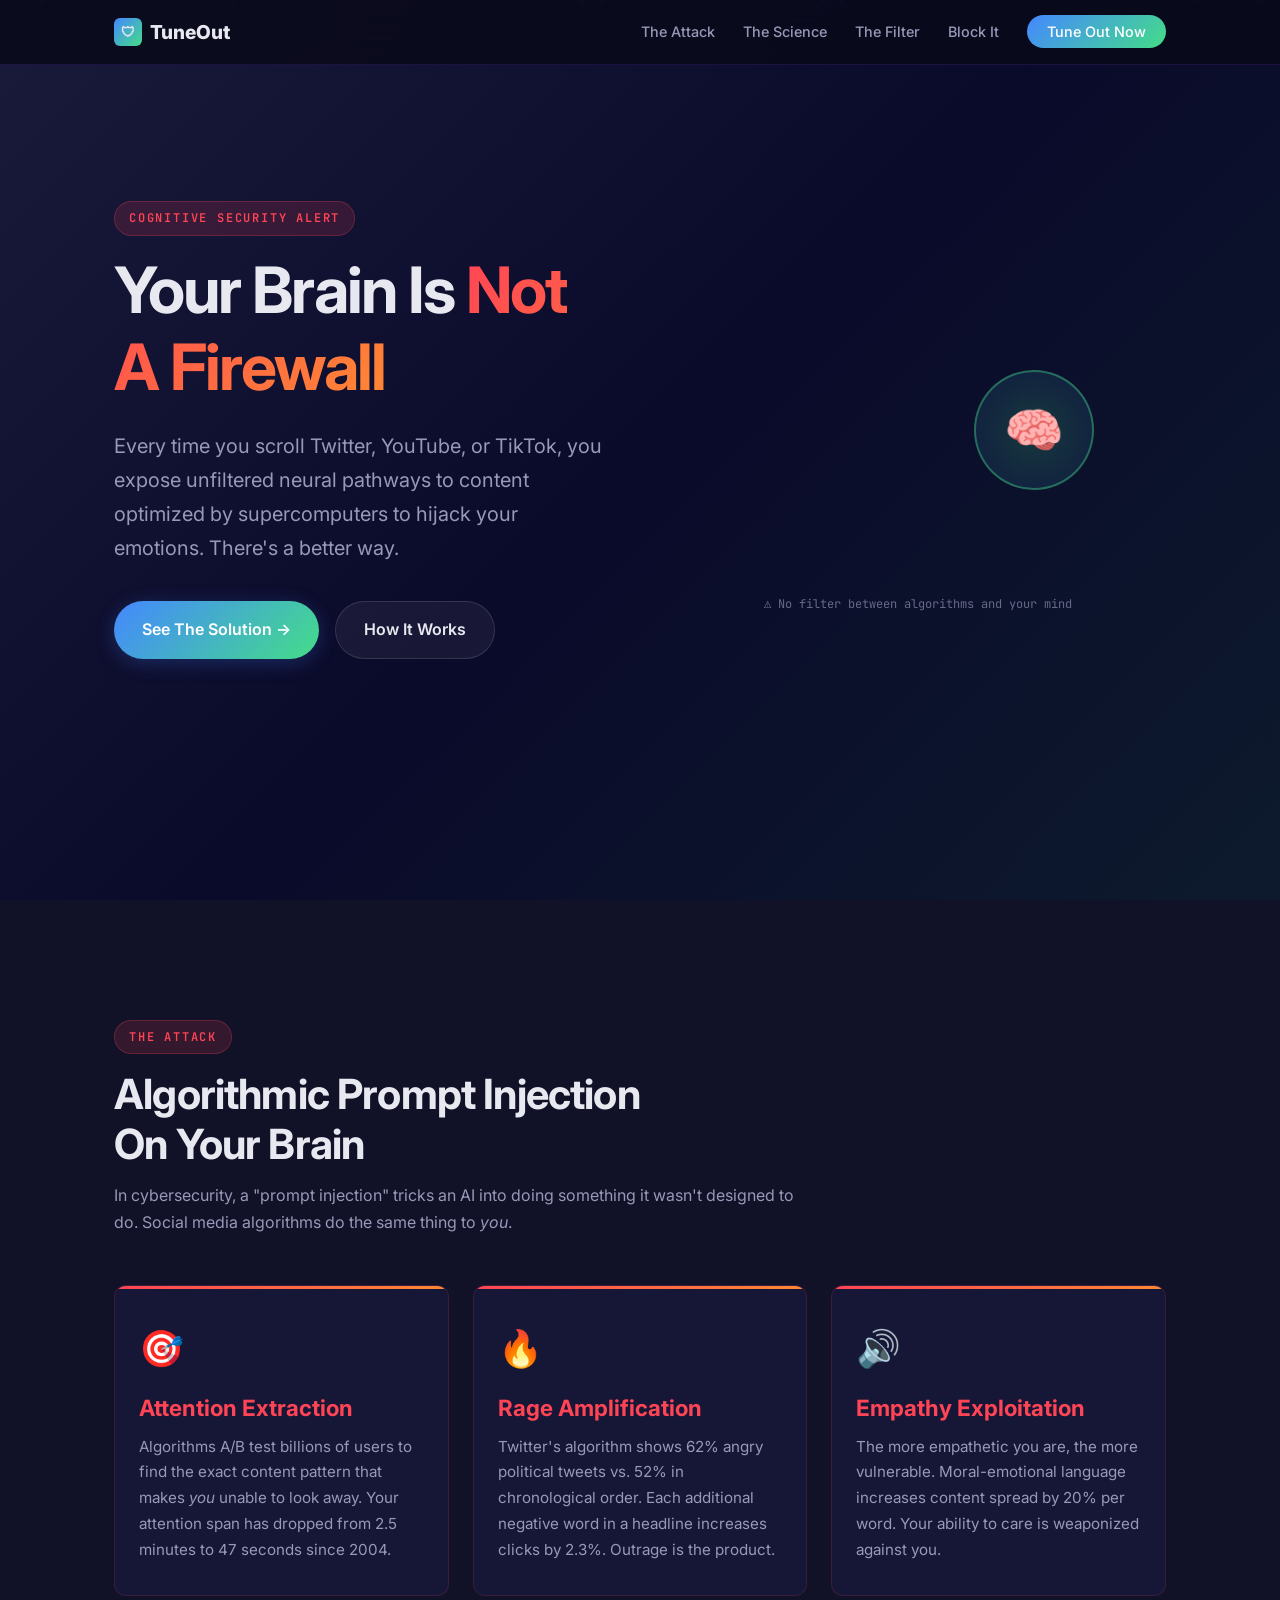
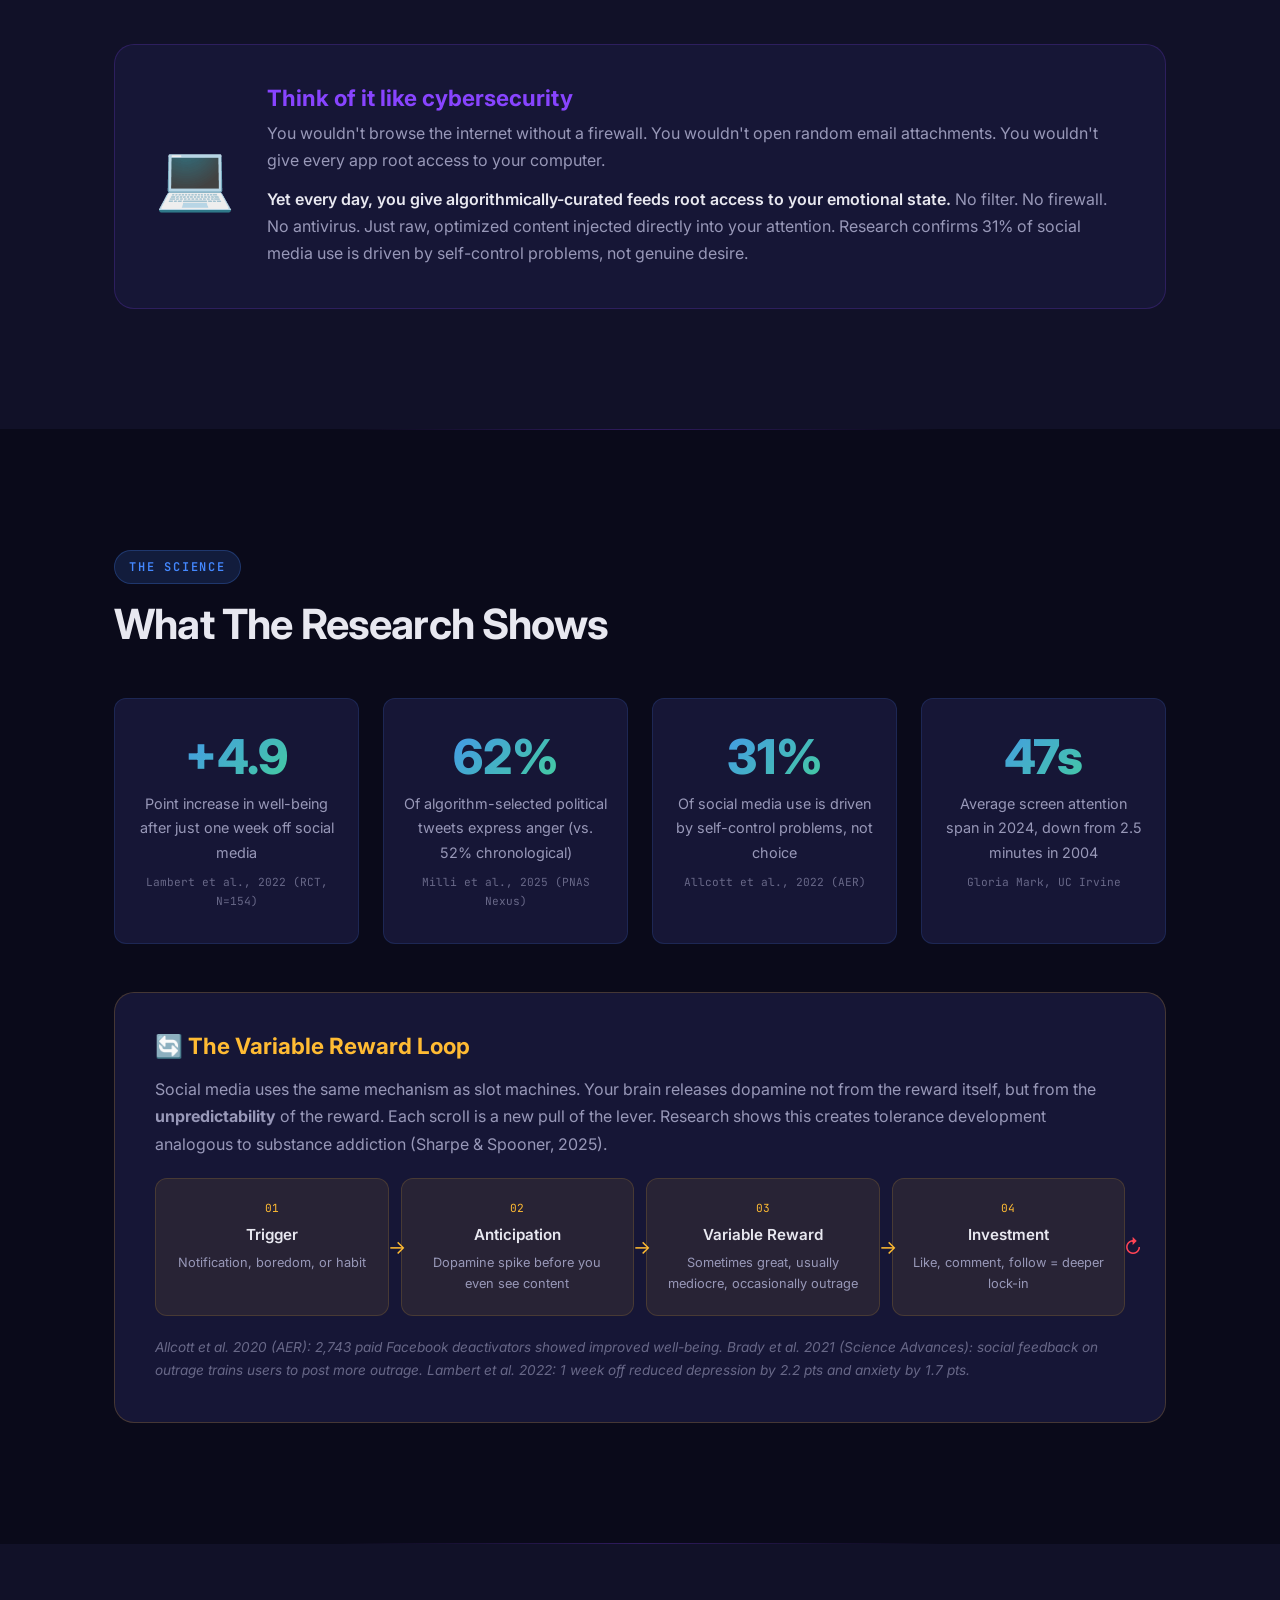
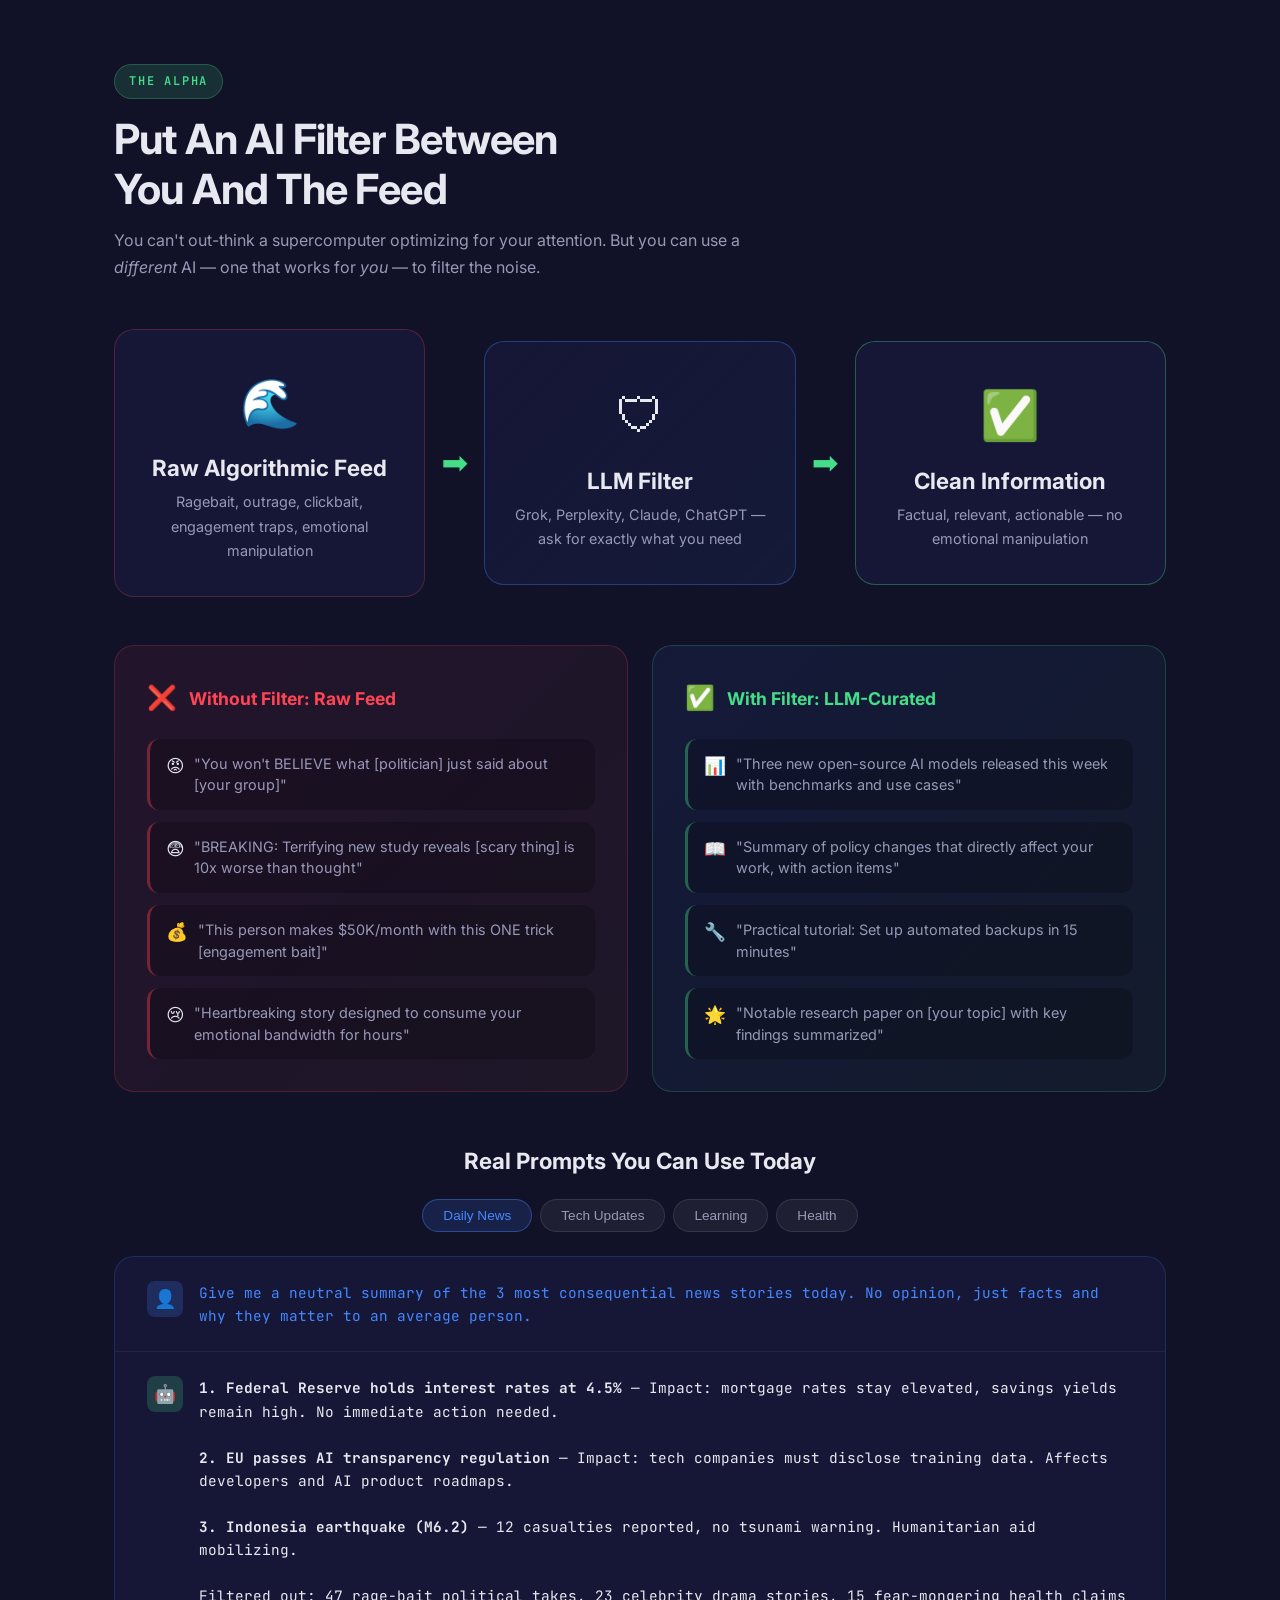
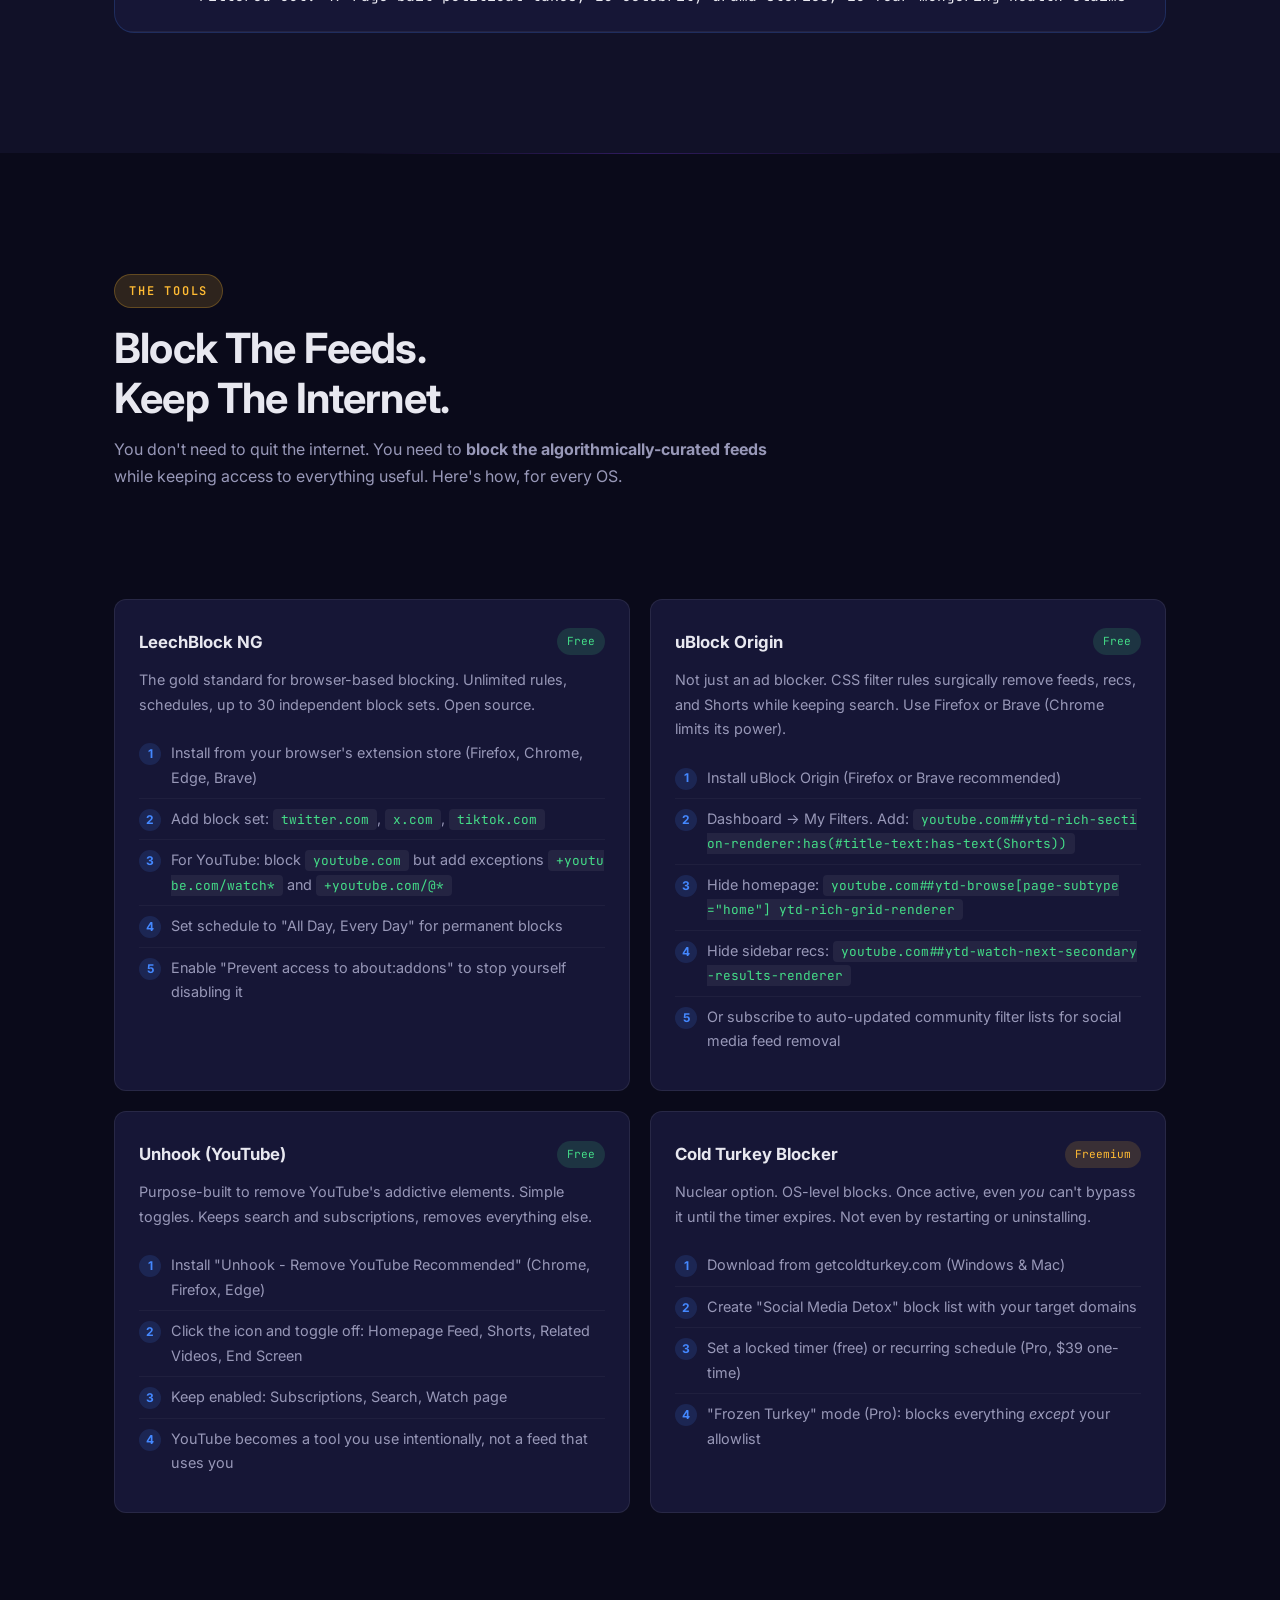
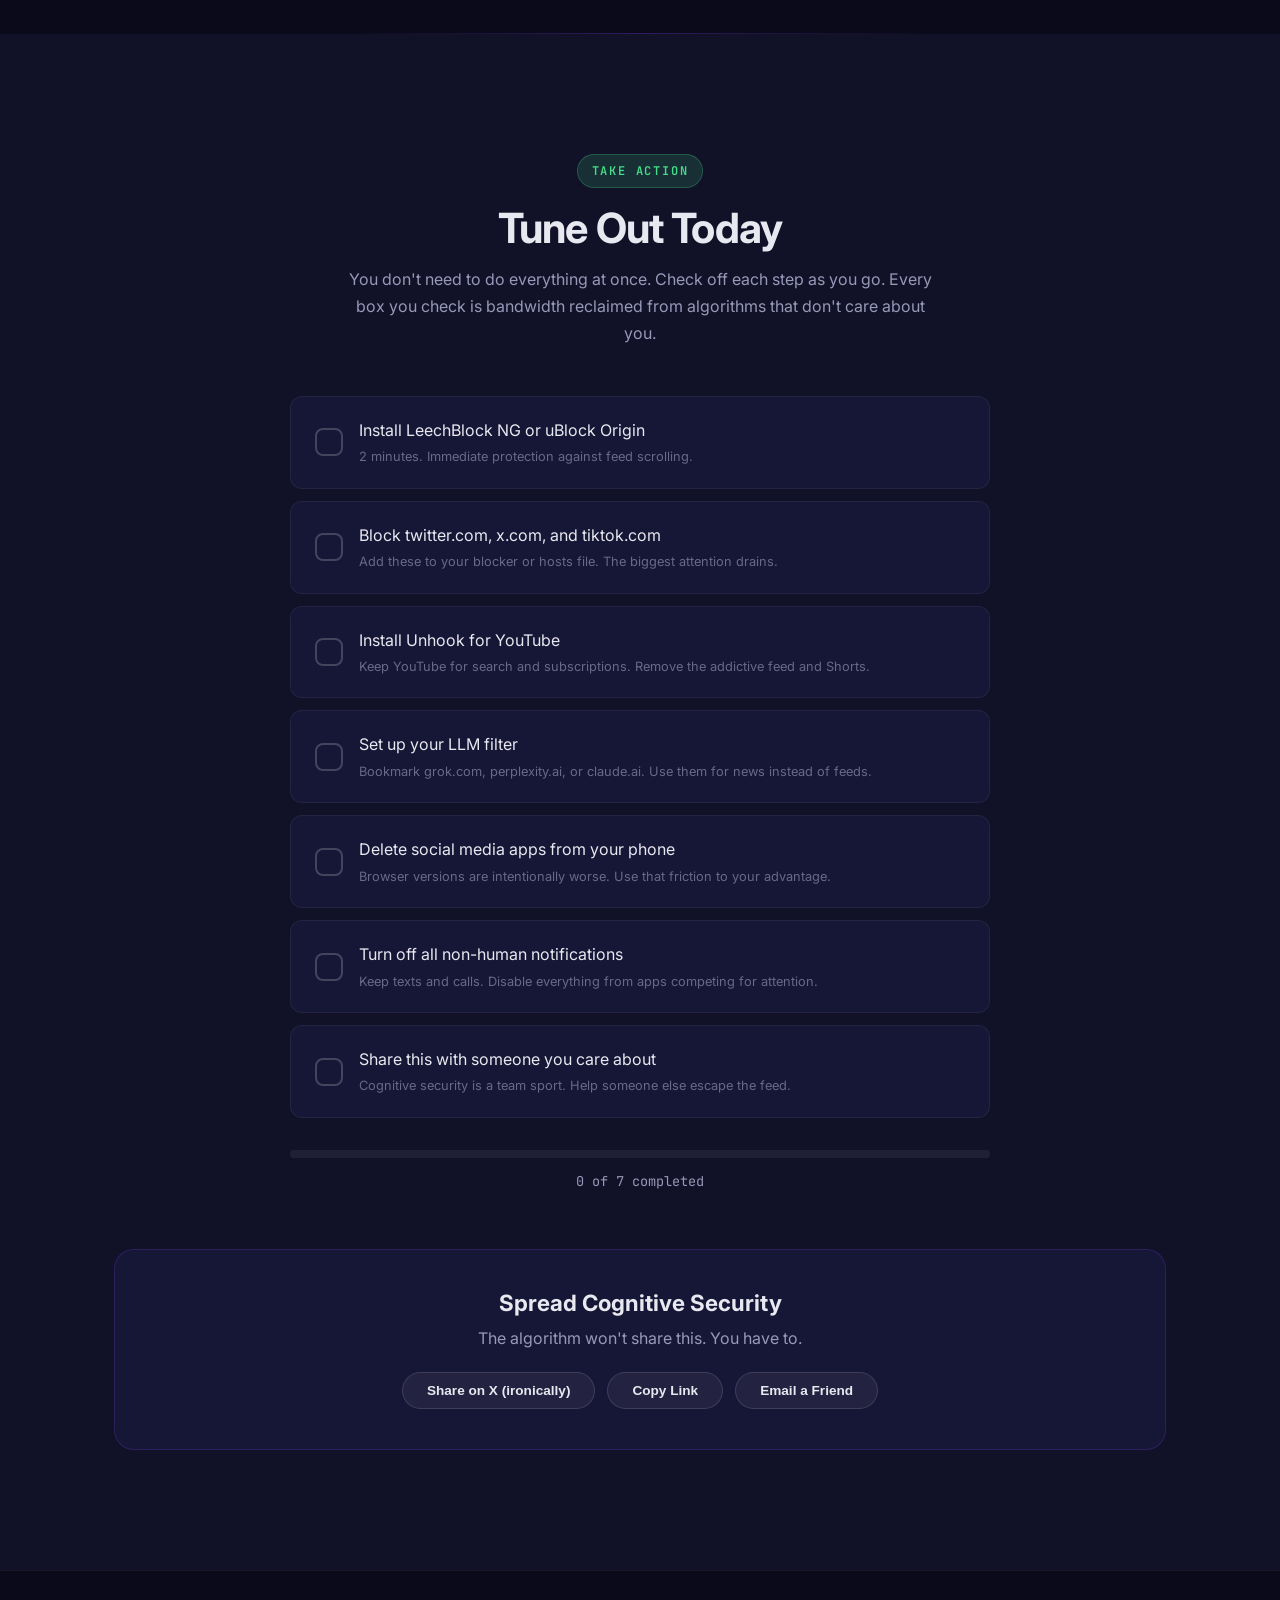
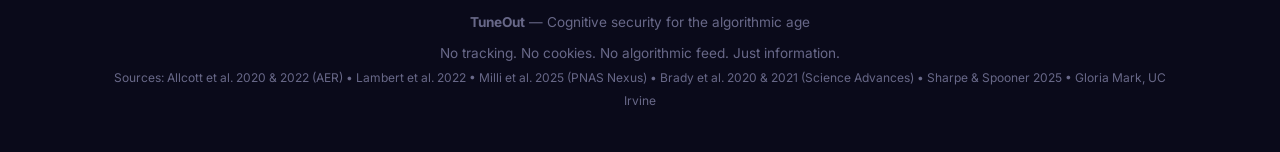
==== commit ca2d1f9a: "fix: eliminate double scrollbar and improve mobile responsiveness - Move overflow-x: hidden from bod" ====
--- a/index.html
+++ b/index.html
@@ -2,7 +2,7 @@
 <html lang="en">
 <head>
 <meta charset="UTF-8">
-<meta name="viewport" content="width=device-width, initial-scale=1.0">
+<meta name="viewport" content="width=device-width, initial-scale=1.0, viewport-fit=cover">
 <title>TuneOut - Your Brain Is Not A Firewall</title>
 <meta name="description" content="Cognitive security for the algorithmic age. Learn why empathetic people must tune out algorithmic feeds and use AI filters to protect their attention.">
 <meta name="theme-color" content="#0a0a1a">
@@ -11,6 +11,7 @@
 <meta property="og:type" content="website">
 <style>
 *, *::before, *::after { box-sizing: border-box; margin: 0; padding: 0; }
+html.nav-open { overflow: hidden; }
 
 :root {
   --bg-primary: #0a0a1a;
@@ -37,15 +38,20 @@
   --section-pad: clamp(60px, 10vw, 120px);
 }
 
-html { scroll-behavior: smooth; }
+html {
+  scroll-behavior: smooth;
+  overflow-x: hidden;
+  overflow-y: scroll;
+}
 
 body {
   font-family: var(--font-sans);
   background: var(--bg-primary);
   color: var(--text-primary);
   line-height: 1.7;
-  overflow-x: hidden;
+  min-height: 100vh;
   -webkit-font-smoothing: antialiased;
+  -webkit-text-size-adjust: 100%;
 }
 
 a { color: var(--accent-blue); text-decoration: none; transition: color 0.2s; }
@@ -89,6 +95,8 @@
   background: rgba(10,10,26,0.85);
   backdrop-filter: blur(20px);
   border-bottom: 1px solid rgba(136,68,255,0.15);
+  padding-left: env(safe-area-inset-left);
+  padding-right: env(safe-area-inset-right);
 }
 nav .container { display: flex; align-items: center; justify-content: space-between; height: 64px; }
 .nav-logo {
@@ -110,7 +118,9 @@
 .nav-cta:hover { transform: translateY(-1px); box-shadow: 0 4px 20px rgba(68,136,255,0.3); color: #fff !important; }
 .hamburger {
   display: none; flex-direction: column; gap: 5px;
-  cursor: pointer; background: none; border: none; padding: 8px;
+  cursor: pointer; background: none; border: none;
+  padding: 12px; min-width: 44px; min-height: 44px;
+  align-items: center; justify-content: center;
 }
 .hamburger span {
   width: 24px; height: 2px; background: var(--text-primary);
@@ -119,7 +129,7 @@
 
 /* HERO */
 .hero {
-  min-height: 100vh; display: flex; align-items: center;
+  min-height: 100vh; min-height: 100dvh; display: flex; align-items: center;
   background: var(--gradient-hero); position: relative; overflow: hidden; padding-top: 80px;
 }
 .hero-grid { display: grid; grid-template-columns: 1fr 1fr; gap: 60px; align-items: center; }
@@ -192,10 +202,10 @@
   border-radius: 50%; opacity: 0.3; animation: float-up linear infinite;
 }
 @keyframes float-up {
-  0% { transform: translateY(100vh) scale(0); opacity: 0; }
+  0% { transform: translateY(100%) scale(0); opacity: 0; }
   10% { opacity: 0.3; }
   90% { opacity: 0.3; }
-  100% { transform: translateY(-10vh) scale(1); opacity: 0; }
+  100% { transform: translateY(-10%) scale(1); opacity: 0; }
 }
 
 /* PROBLEM */
@@ -449,7 +459,10 @@
 .share-btn:hover { background: rgba(255,255,255,0.1); transform: translateY(-1px); }
 
 /* FOOTER */
-footer { padding: 40px 0; text-align: center; border-top: 1px solid rgba(255,255,255,0.06); }
+footer {
+  padding: 40px 0; padding-bottom: calc(40px + env(safe-area-inset-bottom));
+  text-align: center; border-top: 1px solid rgba(255,255,255,0.06); overflow: hidden;
+}
 footer p { color: var(--text-muted); font-size: 0.85rem; }
 footer a { color: var(--text-secondary); }
 
@@ -480,13 +493,29 @@
   .nav-links.open {
     display: flex; flex-direction: column;
     position: absolute; top: 64px; left: 0; right: 0;
-    background: rgba(10,10,26,0.98); padding: 20px 24px; gap: 16px;
+    background: rgba(10,10,26,0.98); padding: 20px 24px; gap: 8px;
     border-bottom: 1px solid rgba(136,68,255,0.15);
+    backdrop-filter: blur(20px);
+  }
+  .nav-links.open a {
+    display: block; padding: 12px 0; min-height: 44px;
+    line-height: 20px; font-size: 1rem;
   }
   .stats-grid { grid-template-columns: 1fr; }
   .example-prompt { padding: 16px; flex-direction: column; gap: 8px; }
-  .os-tabs { flex-direction: column; align-items: center; }
+  .os-tabs { flex-direction: column; align-items: stretch; }
+  .os-tab { justify-content: center; }
   .hero-buttons { flex-direction: column; align-items: center; }
+  .hero { padding-top: 72px; padding-bottom: 40px; }
+  .container { padding: 0 16px; }
+  .analogy-box { padding: 24px; }
+  .dopamine-explainer { padding: 24px; }
+  .ba-panel { padding: 20px; }
+  .share-section { padding: 24px; }
+  .attack-card { padding: 24px 20px; }
+  .checklist-item { padding: 16px; gap: 12px; }
+  .tool-card { padding: 20px 16px; }
+  .btn { padding: 12px 24px; font-size: 0.95rem; }
 }
 </style>
 <link rel="preconnect" href="https://fonts.googleapis.com">
@@ -1217,27 +1246,28 @@
   // Mobile nav
   var hamburger = document.getElementById('hamburger');
   var navLinks = document.getElementById('navLinks');
+  function closeNav() {
+    navLinks.classList.remove('open');
+    document.documentElement.classList.remove('nav-open');
+    var spans = hamburger.querySelectorAll('span');
+    spans[0].style.transform = '';
+    spans[1].style.opacity = '';
+    spans[2].style.transform = '';
+  }
   hamburger.addEventListener('click', function() {
     navLinks.classList.toggle('open');
+    document.documentElement.classList.toggle('nav-open');
     var spans = hamburger.querySelectorAll('span');
     if (navLinks.classList.contains('open')) {
       spans[0].style.transform = 'rotate(45deg) translate(5px, 5px)';
       spans[1].style.opacity = '0';
       spans[2].style.transform = 'rotate(-45deg) translate(5px, -5px)';
     } else {
-      spans[0].style.transform = '';
-      spans[1].style.opacity = '';
-      spans[2].style.transform = '';
+      closeNav();
     }
   });
   navLinks.querySelectorAll('a').forEach(function(link) {
-    link.addEventListener('click', function() {
-      navLinks.classList.remove('open');
-      var spans = hamburger.querySelectorAll('span');
-      spans[0].style.transform = '';
-      spans[1].style.opacity = '';
-      spans[2].style.transform = '';
-    });
+    link.addEventListener('click', function() { closeNav(); });
   });
 
   // Scroll animations
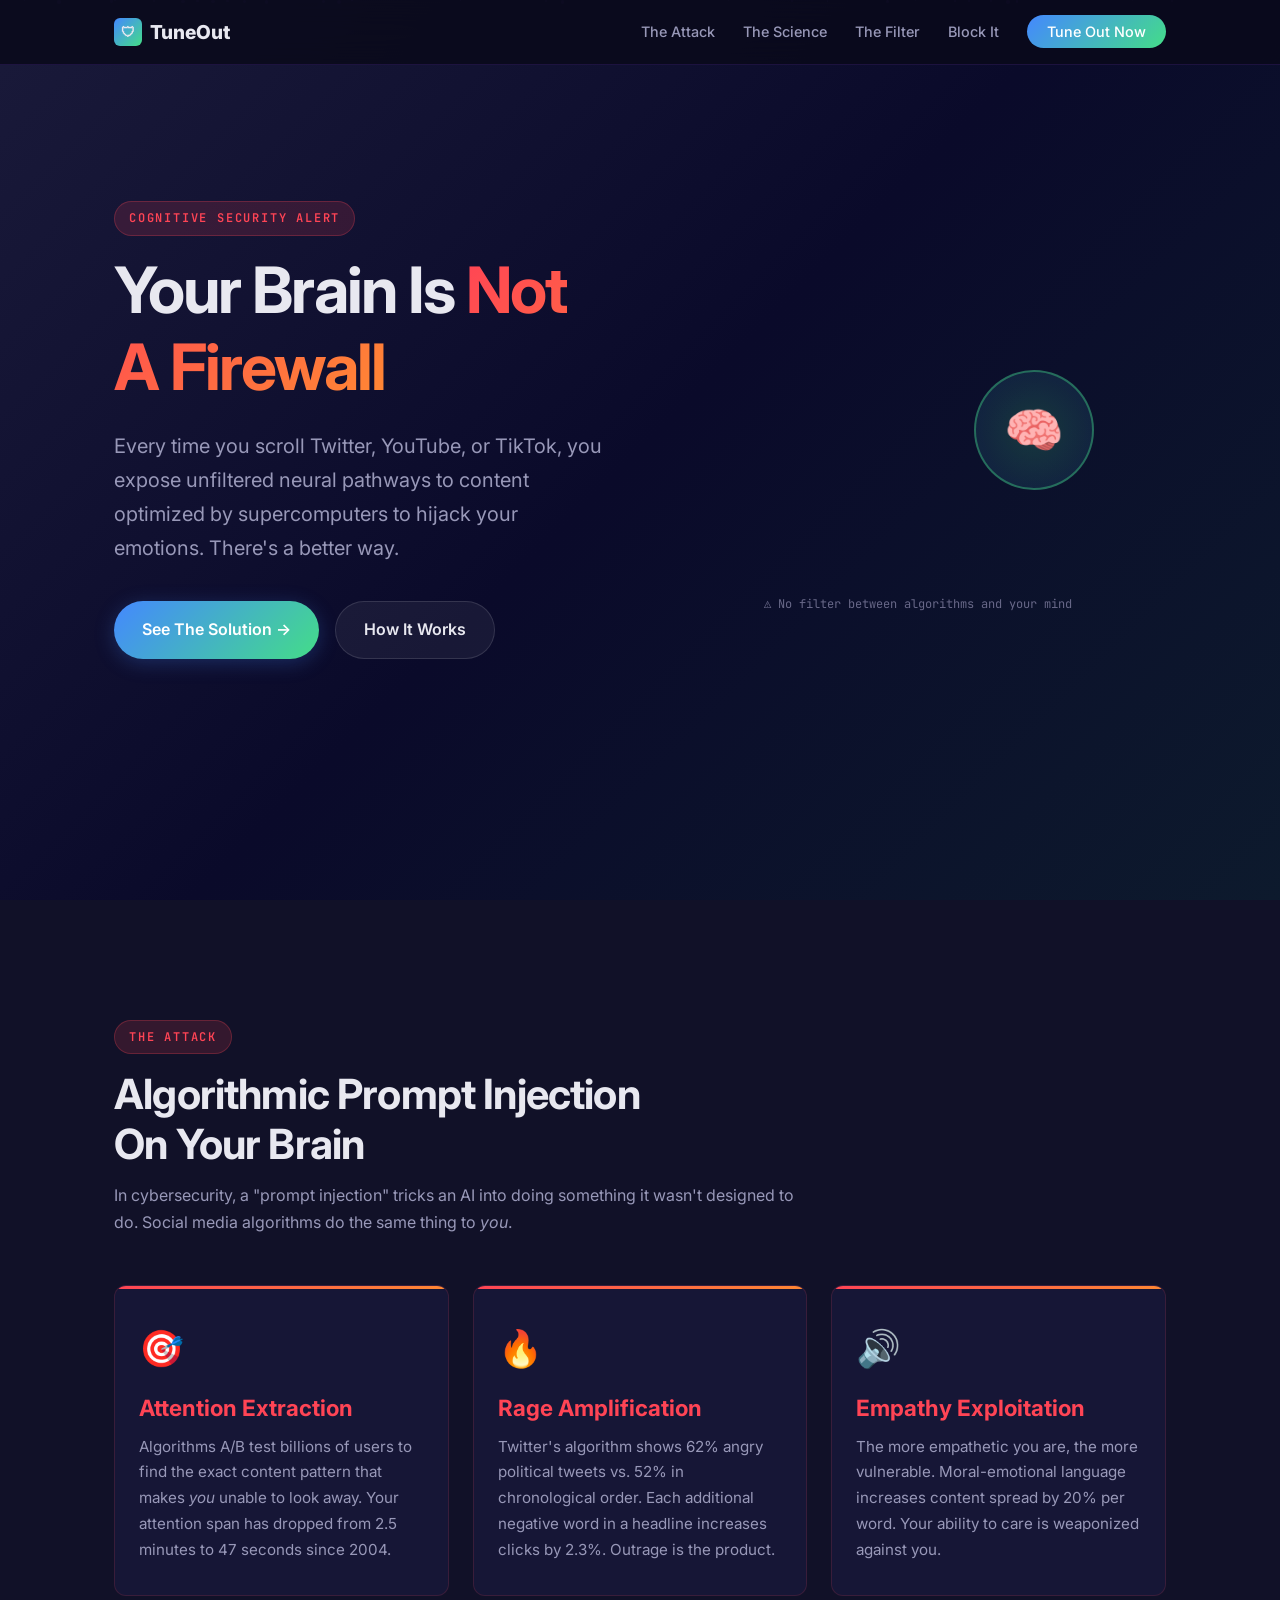
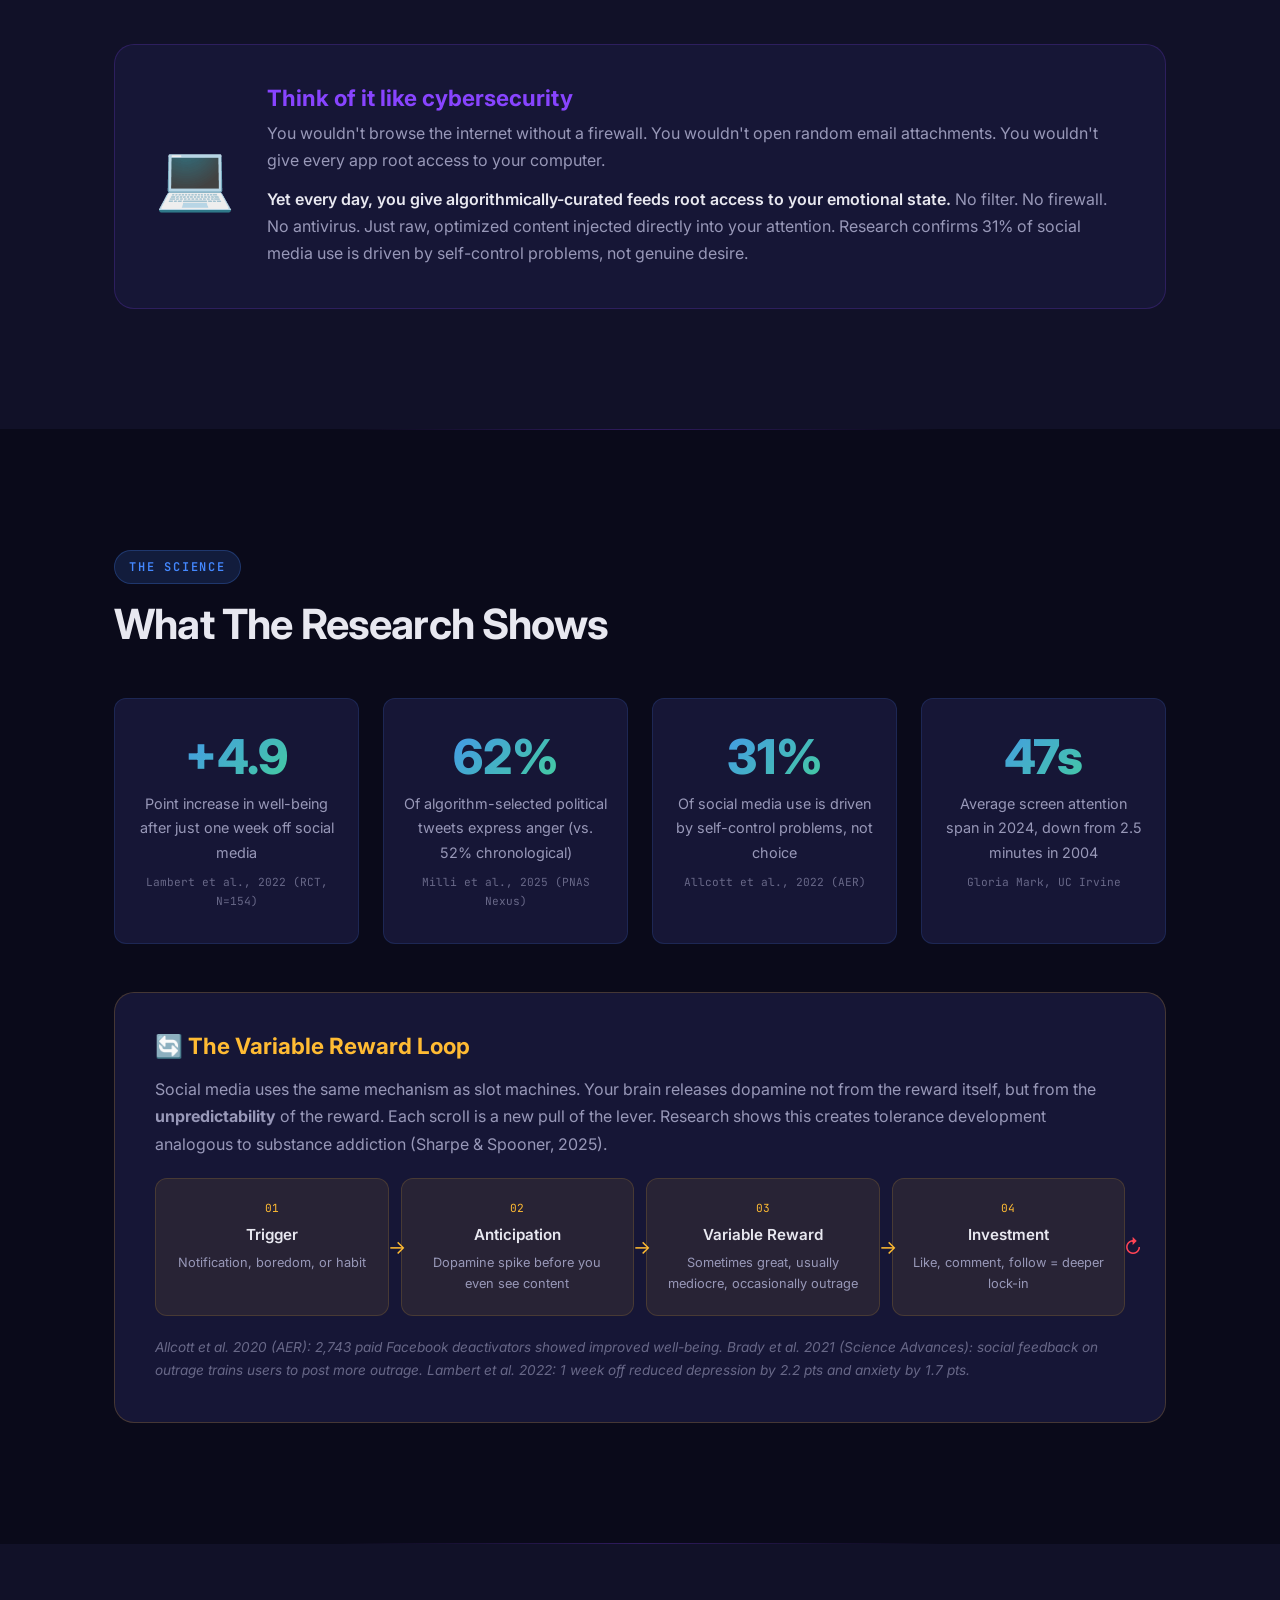
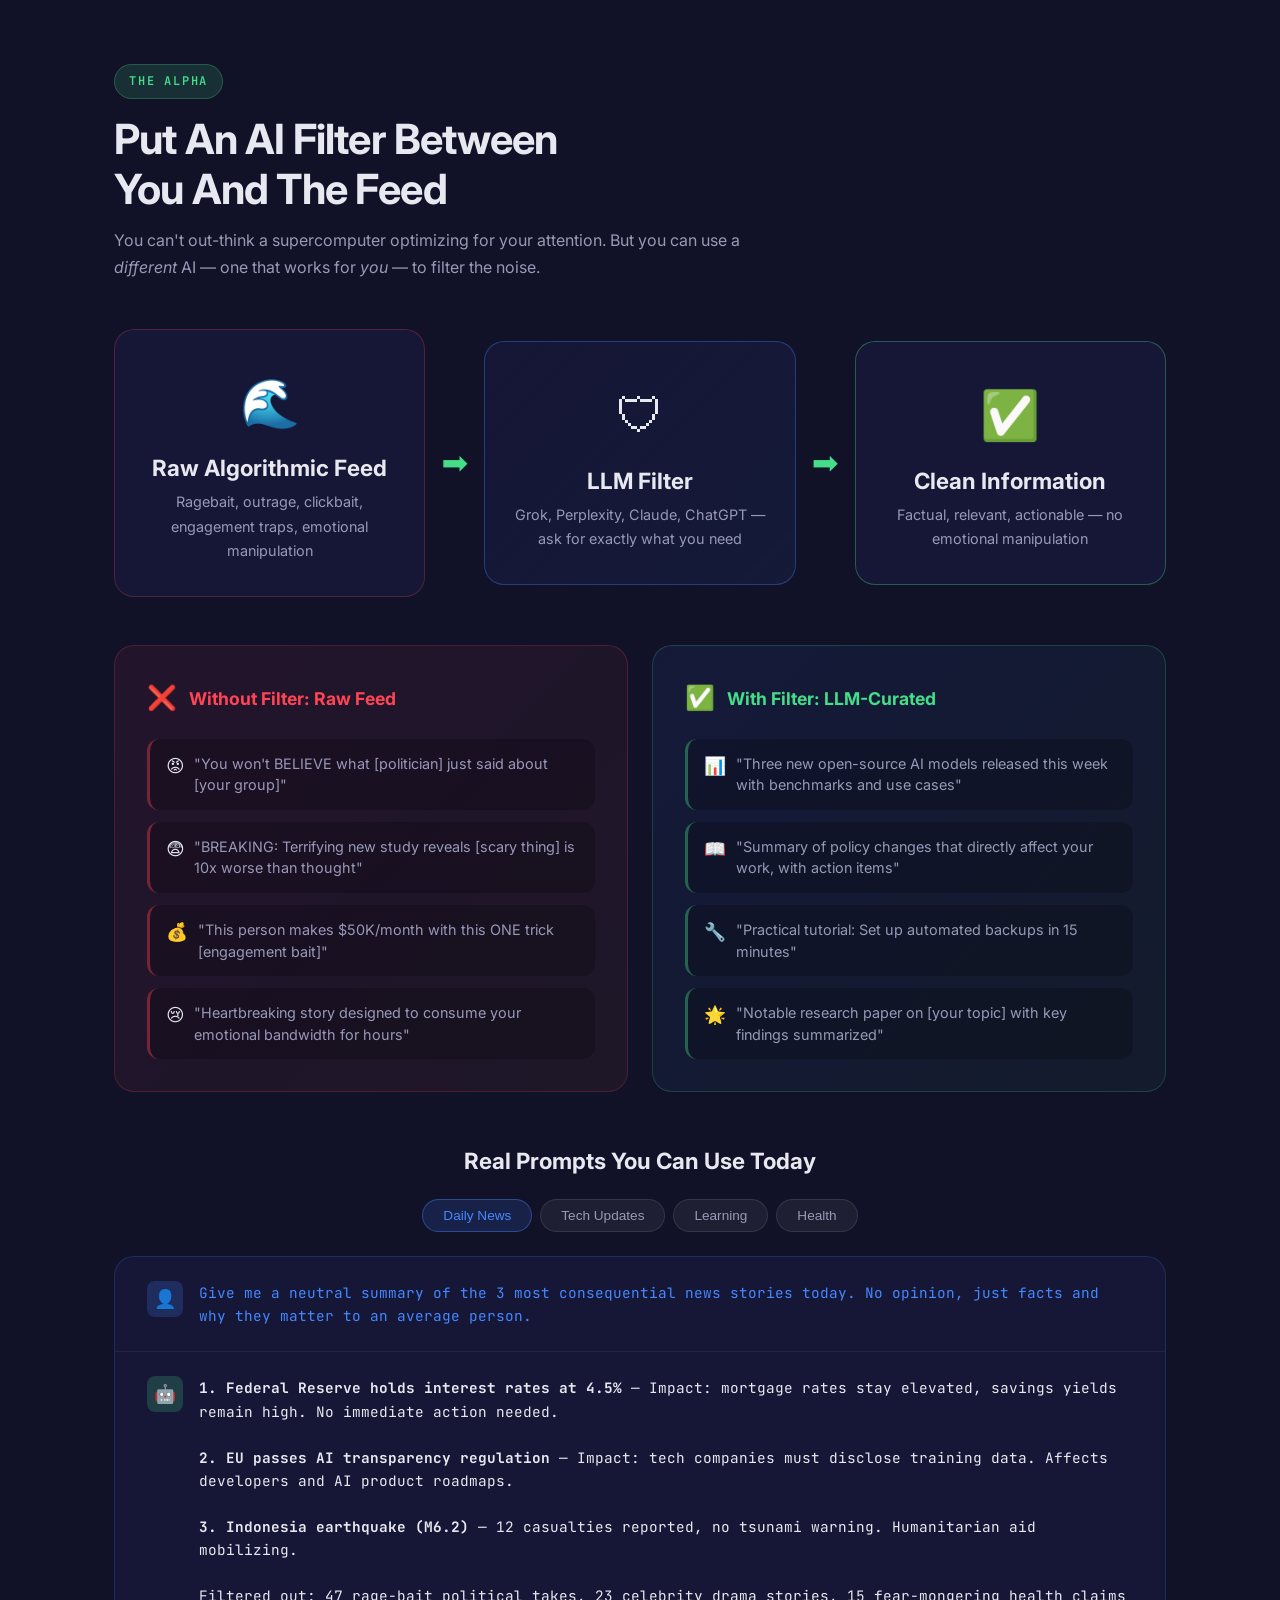
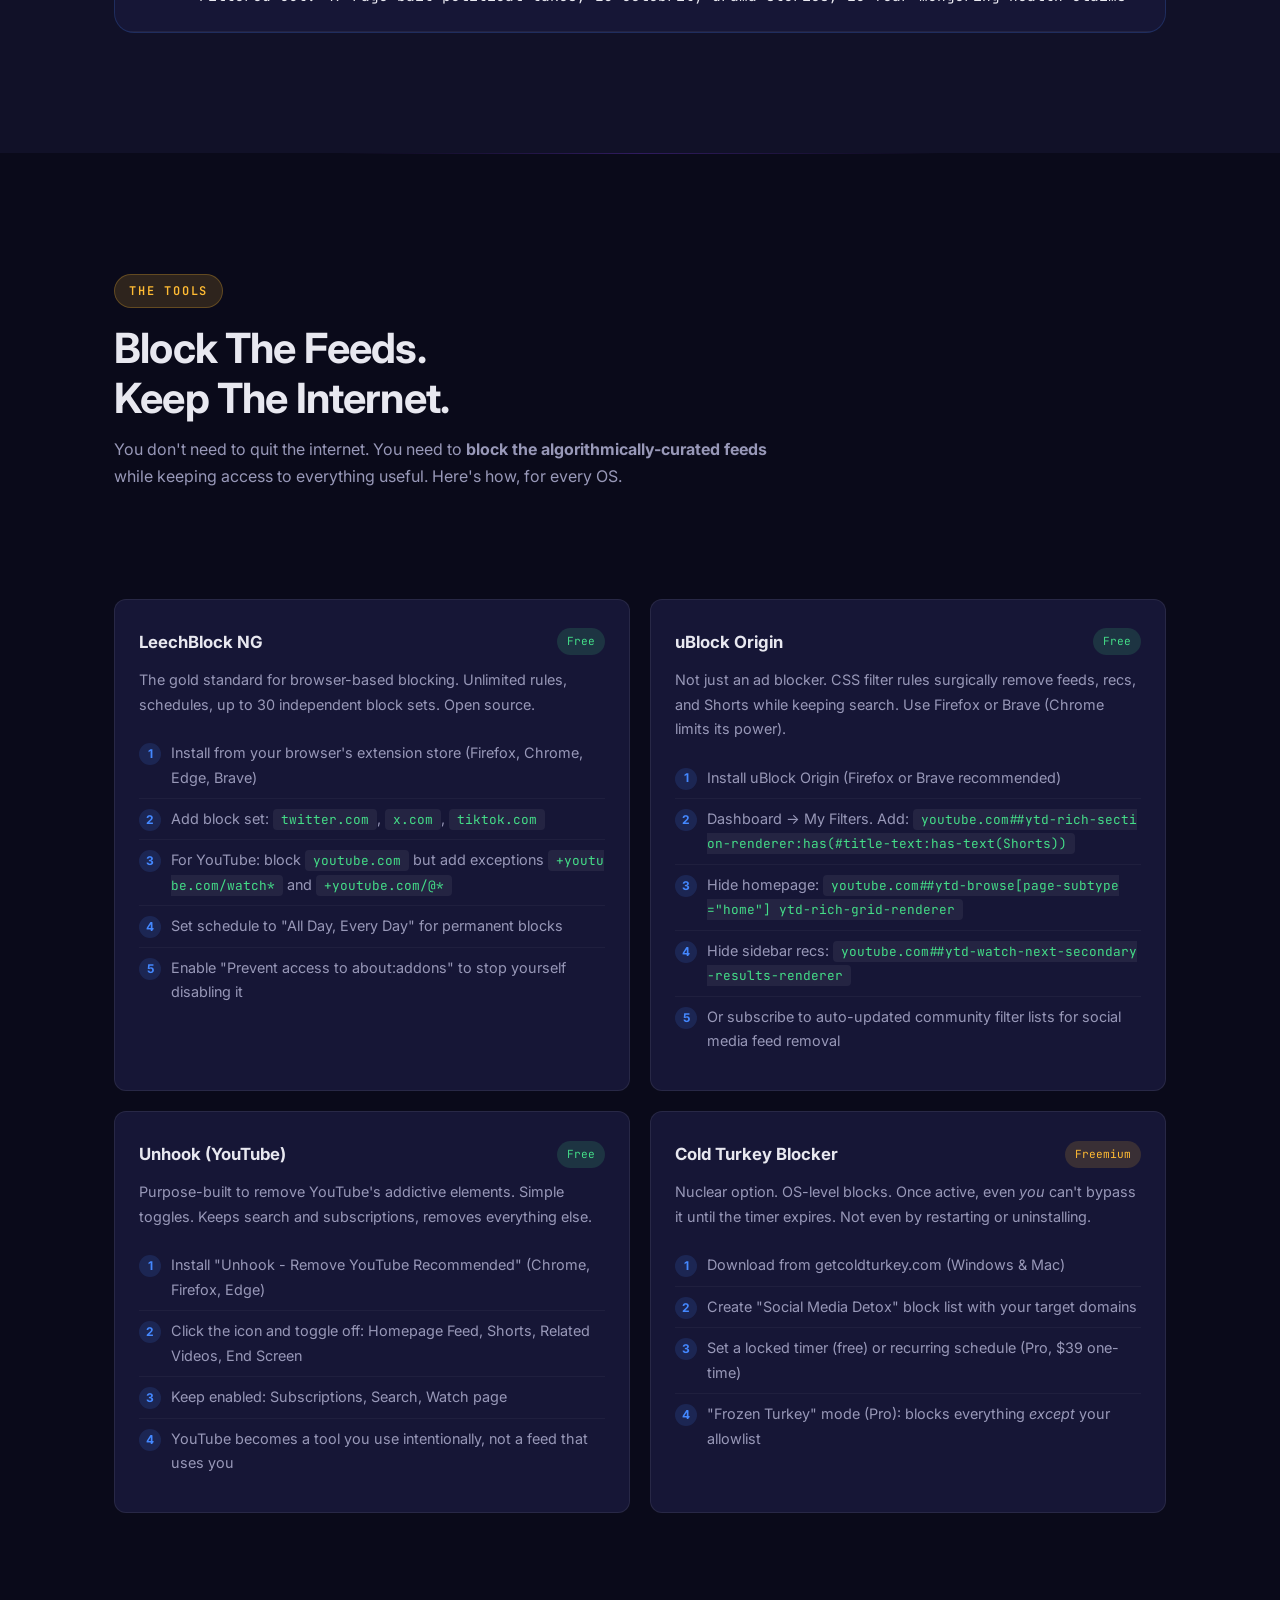
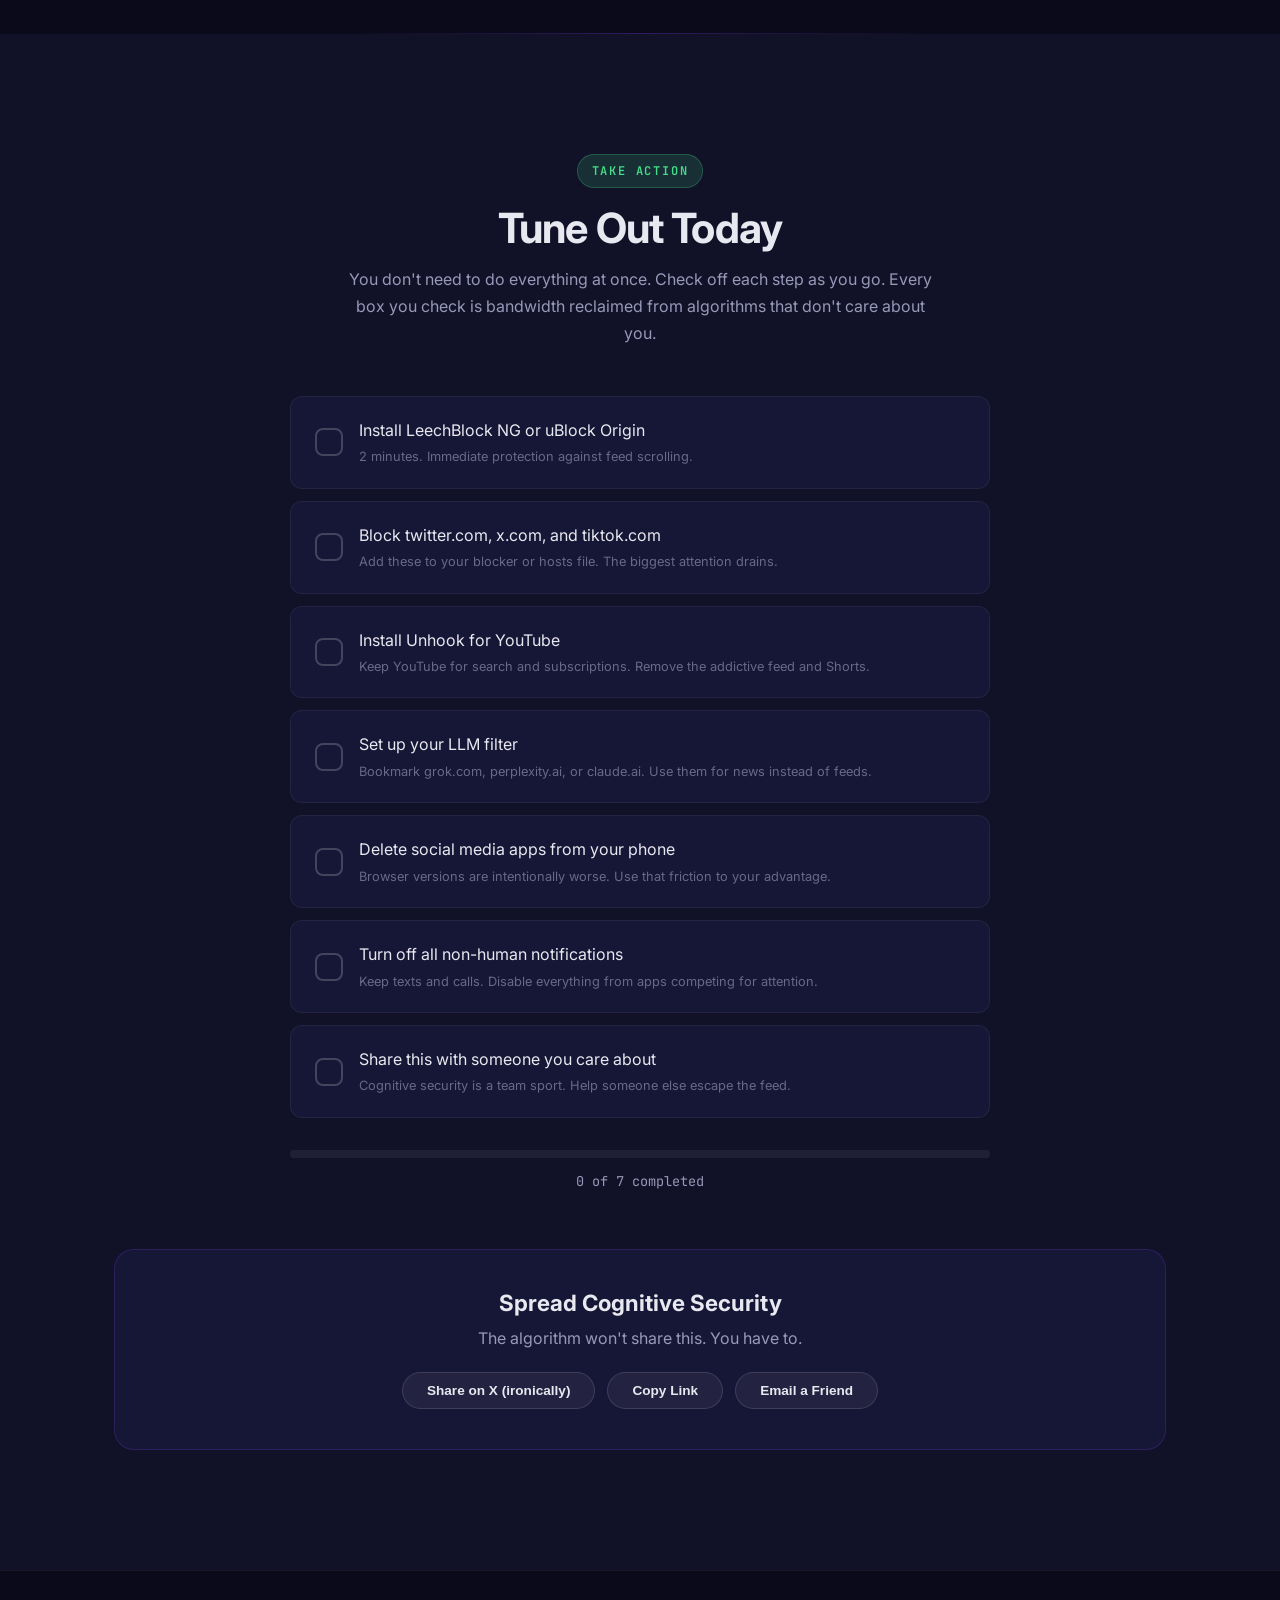
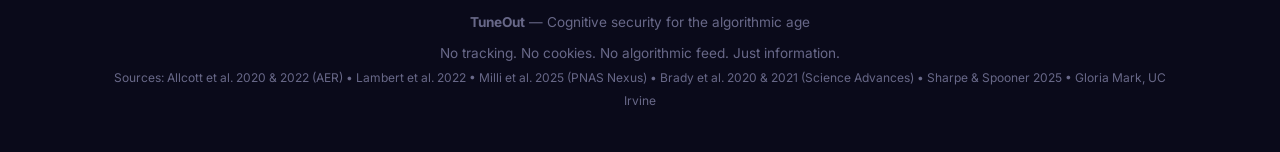
==== commit 75252292: "fix: address Codex review — viewport units for particles, resize cleanup for nav - Use vh instead of" ====
--- a/index.html
+++ b/index.html
@@ -202,10 +202,10 @@
   border-radius: 50%; opacity: 0.3; animation: float-up linear infinite;
 }
 @keyframes float-up {
-  0% { transform: translateY(100%) scale(0); opacity: 0; }
+  0% { transform: translateY(100vh) scale(0); opacity: 0; }
   10% { opacity: 0.3; }
   90% { opacity: 0.3; }
-  100% { transform: translateY(-10%) scale(1); opacity: 0; }
+  100% { transform: translateY(-10vh) scale(1); opacity: 0; }
 }
 
 /* PROBLEM */
@@ -1269,6 +1269,10 @@
   navLinks.querySelectorAll('a').forEach(function(link) {
     link.addEventListener('click', function() { closeNav(); });
   });
+  var mobileQuery = window.matchMedia('(max-width: 600px)');
+  mobileQuery.addEventListener('change', function(e) {
+    if (!e.matches) closeNav();
+  });
 
   // Scroll animations
   var observer = new IntersectionObserver(function(entries) {
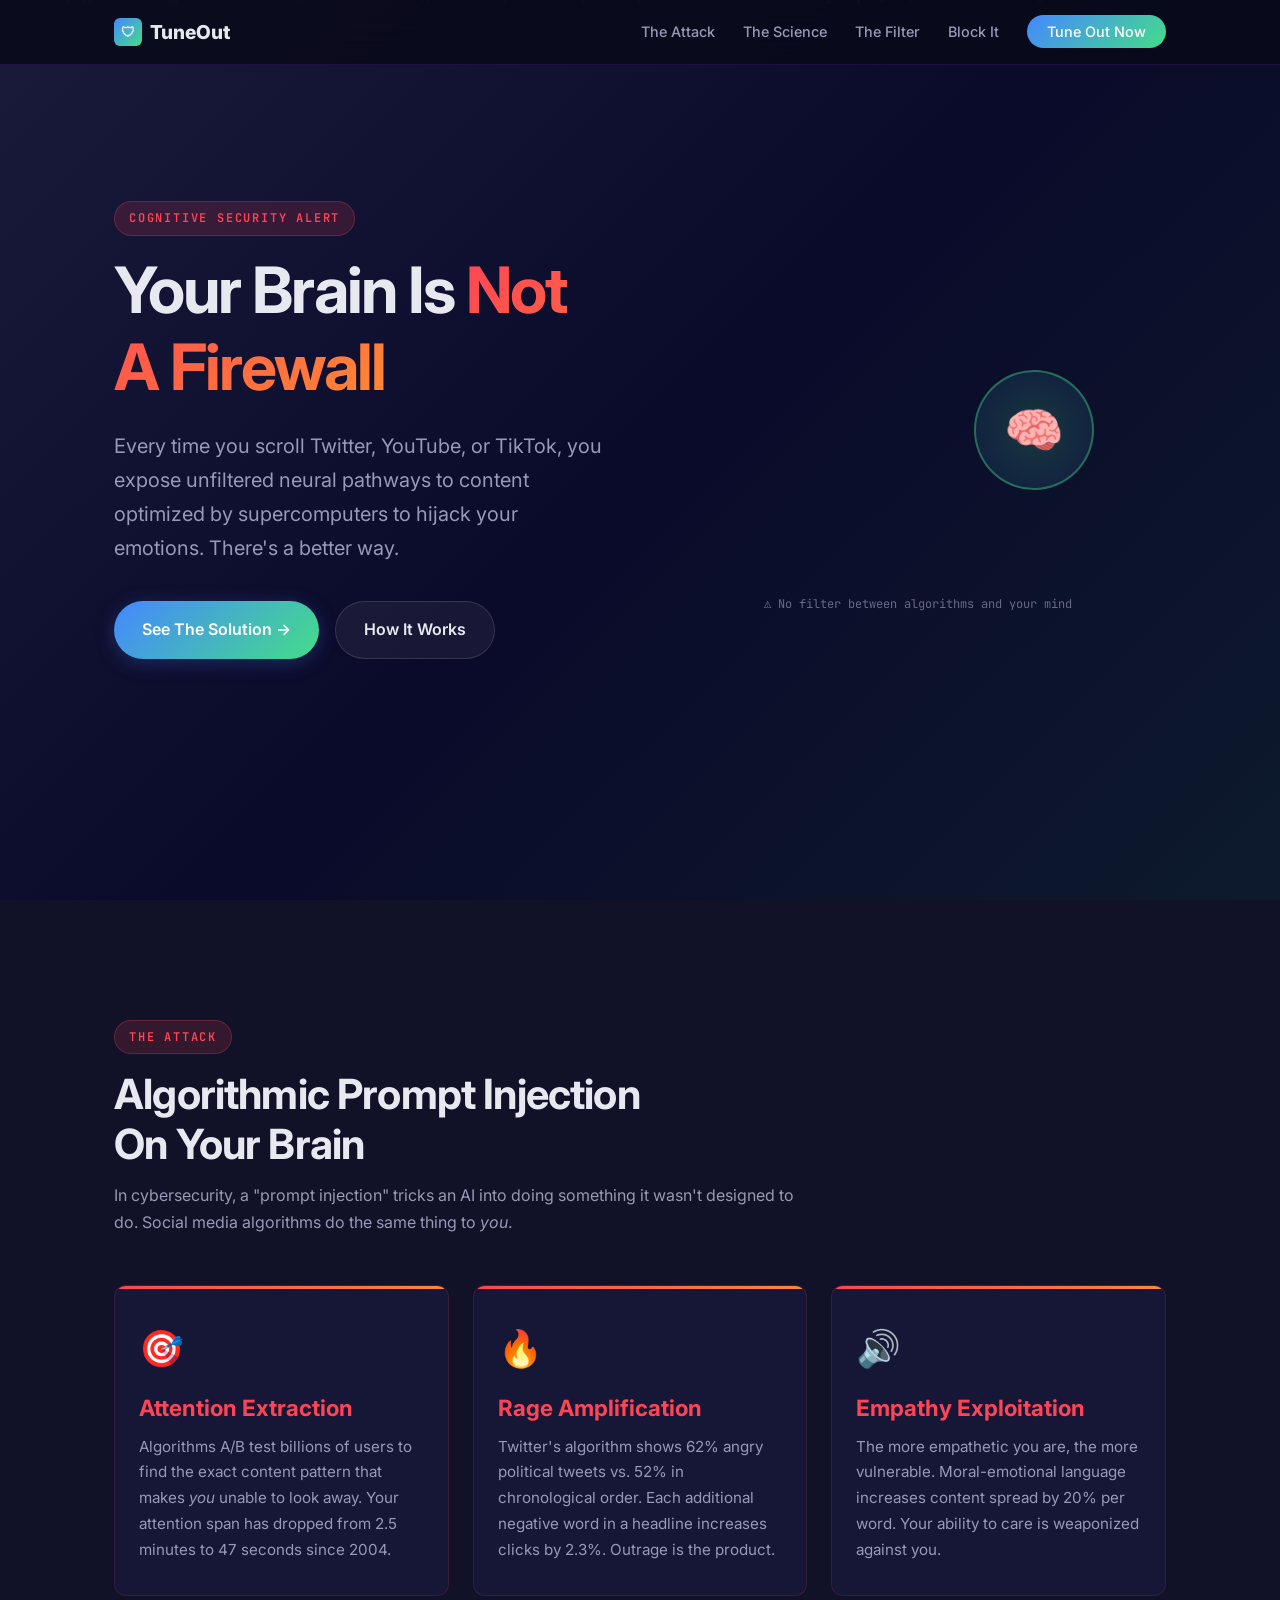
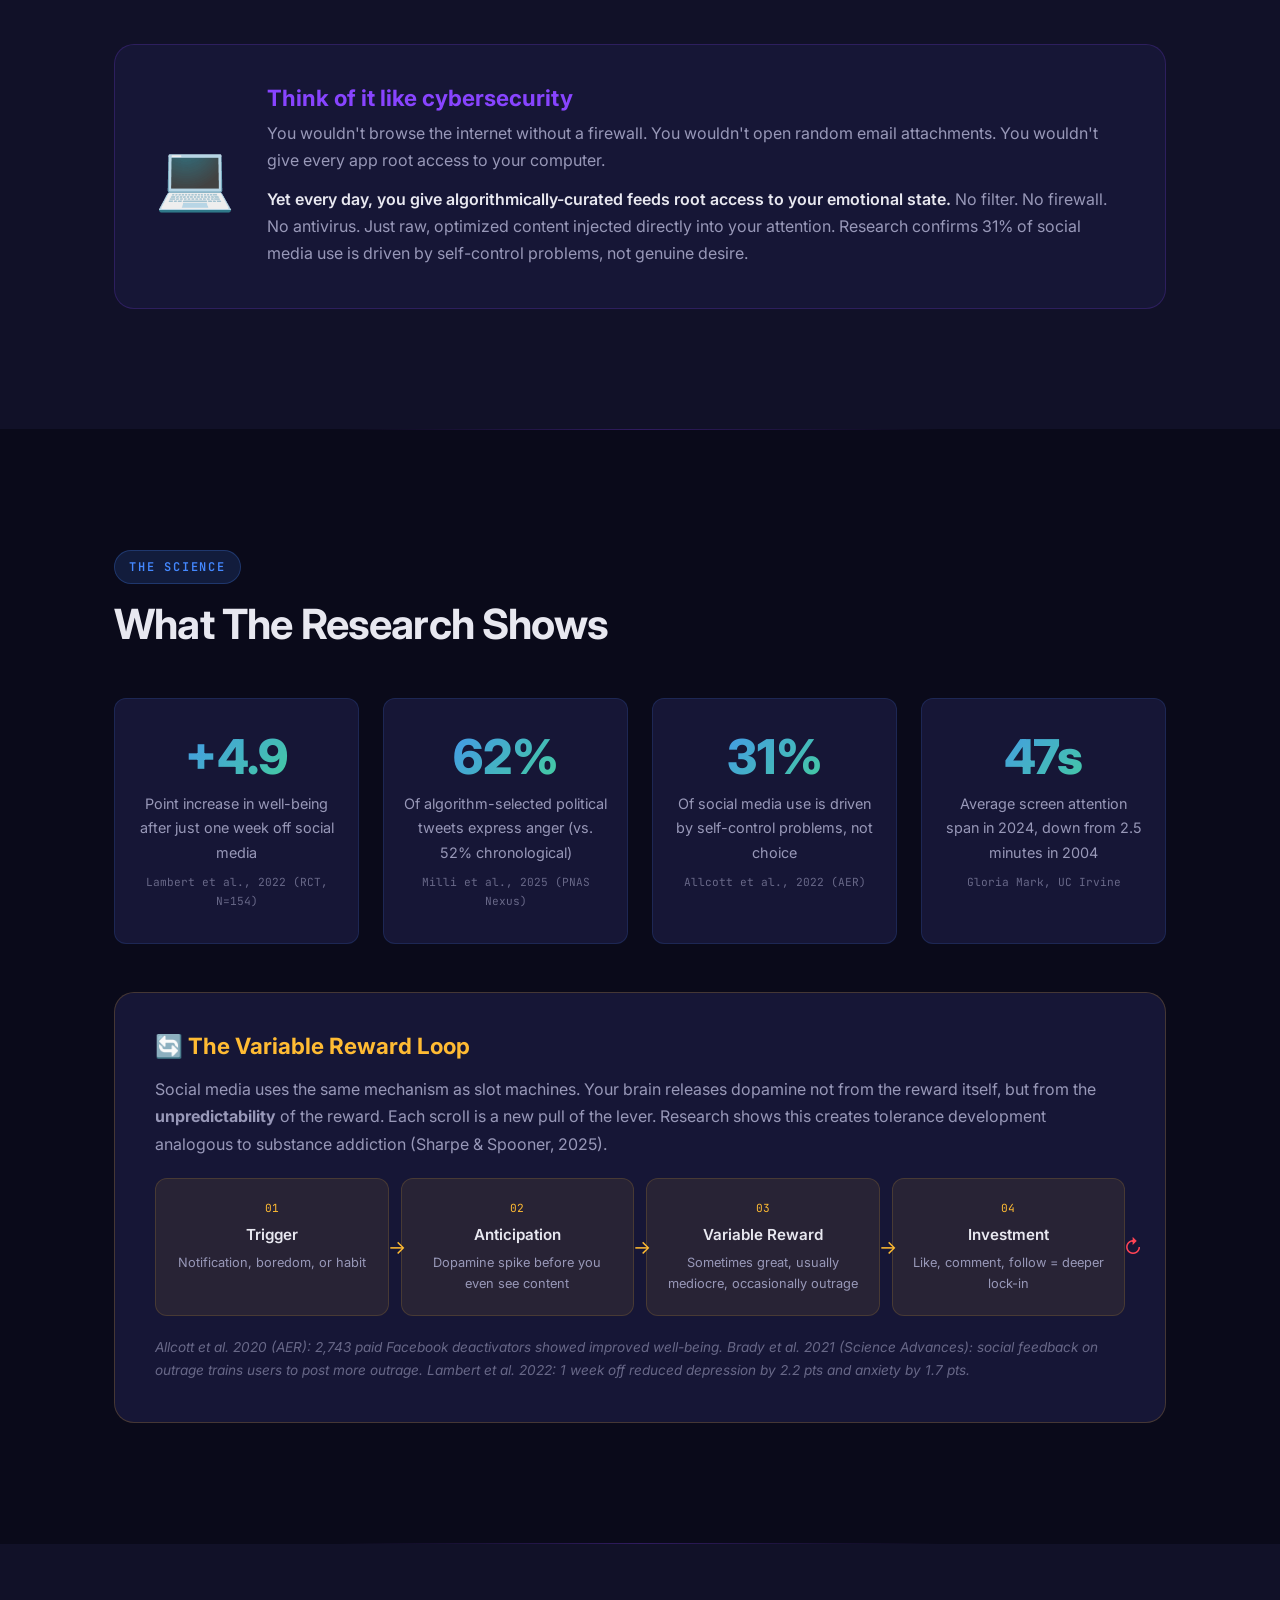
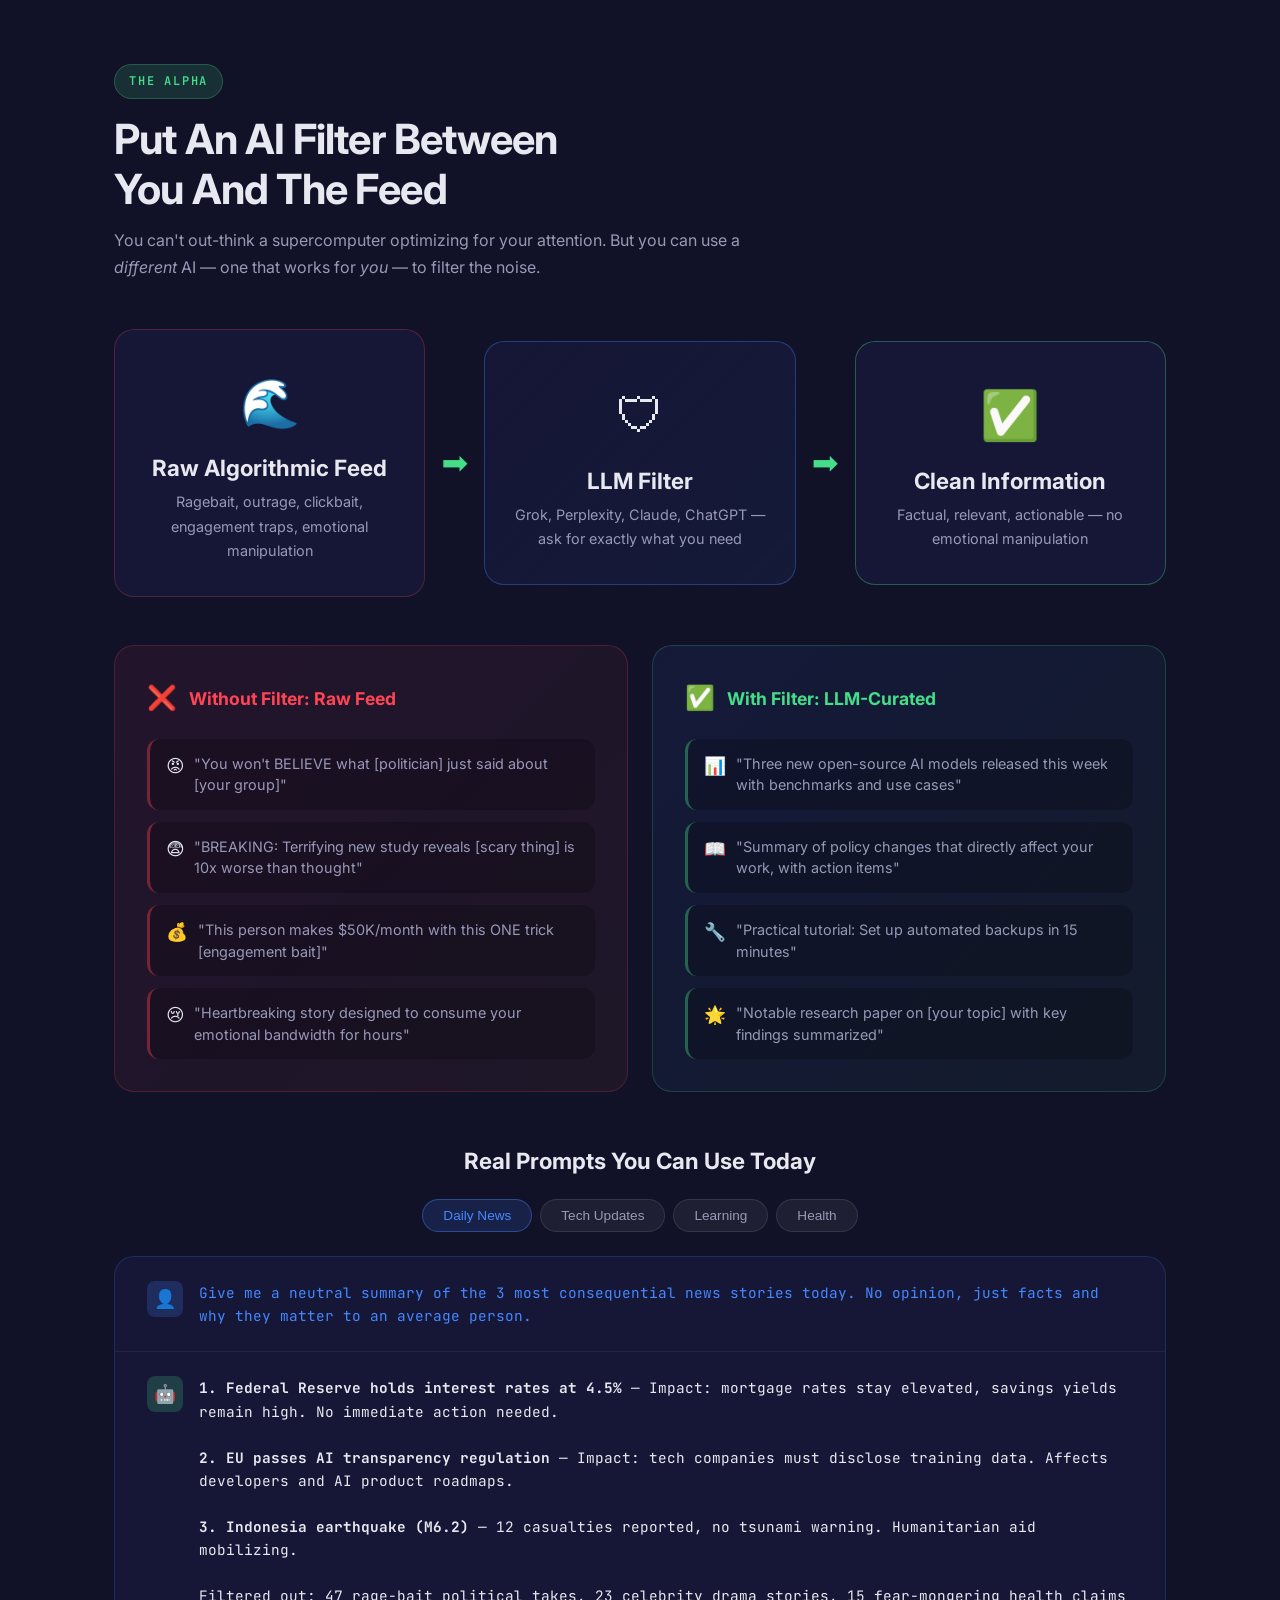
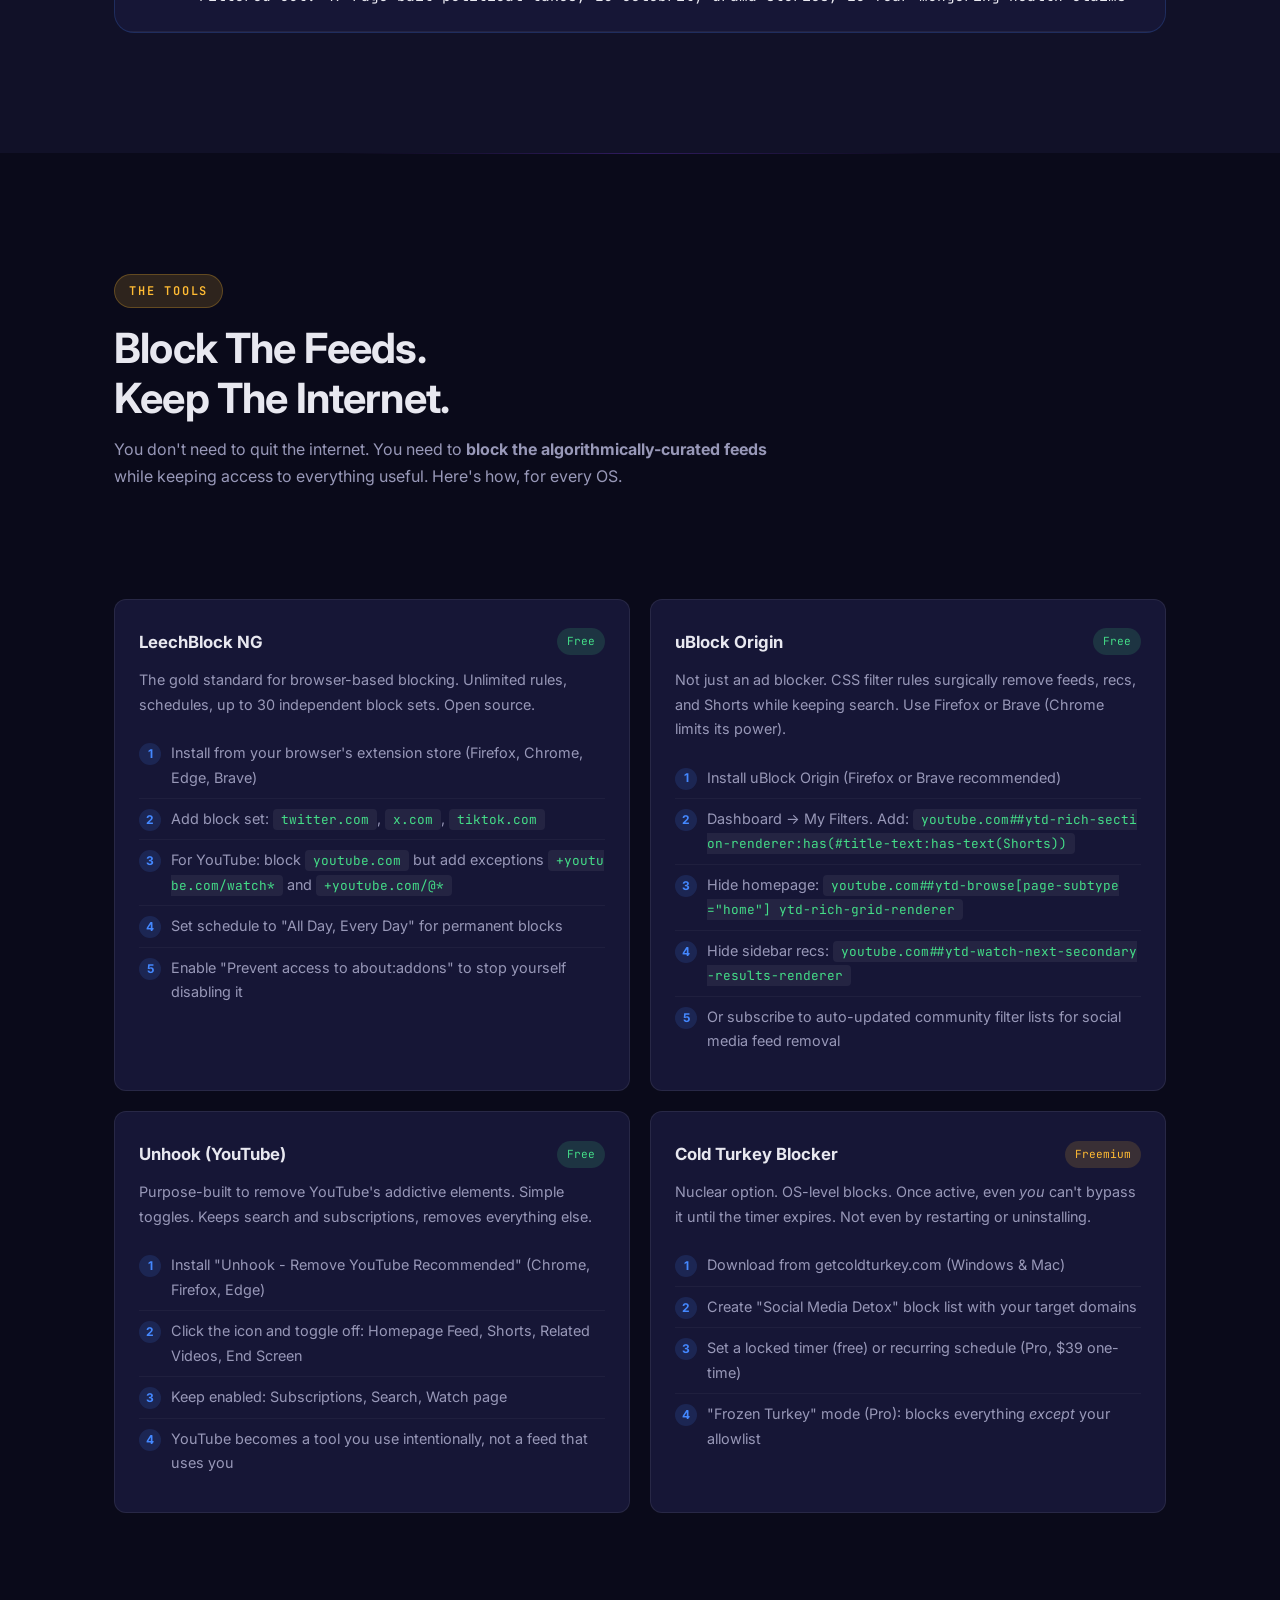
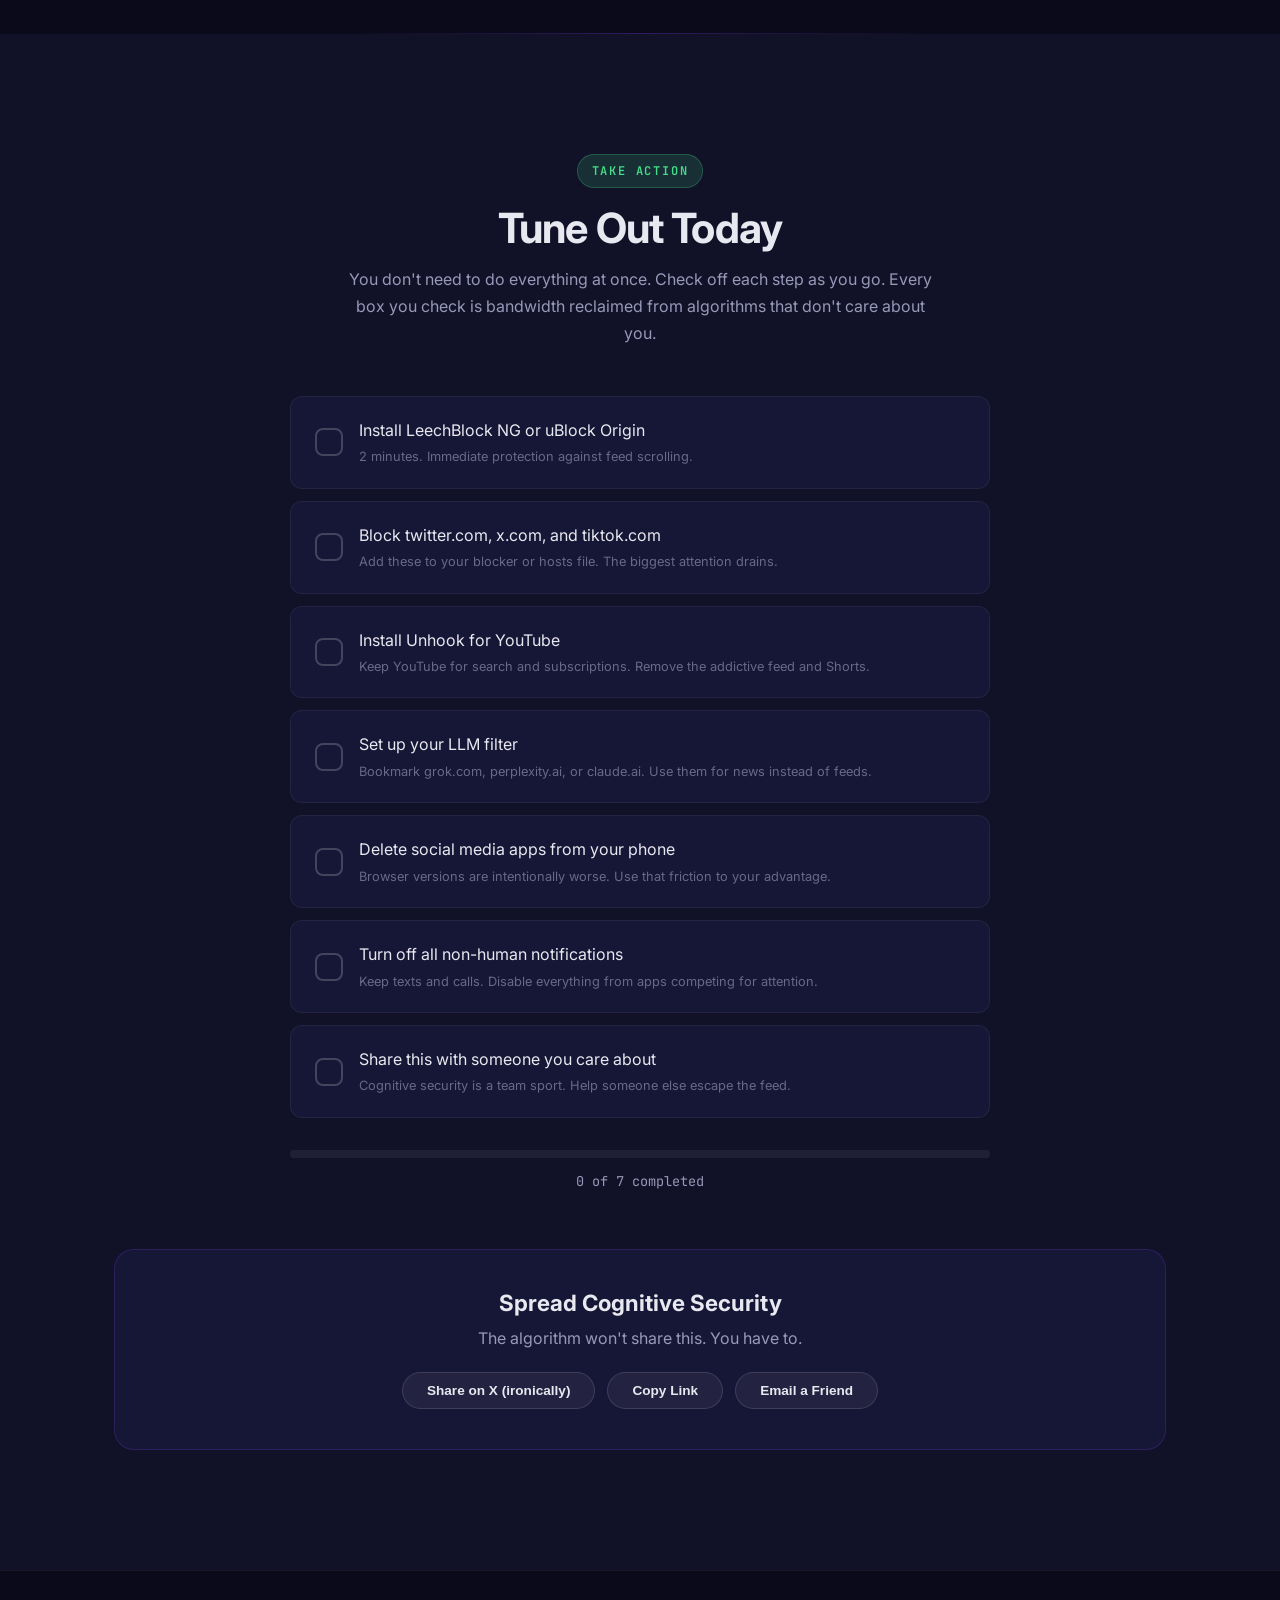
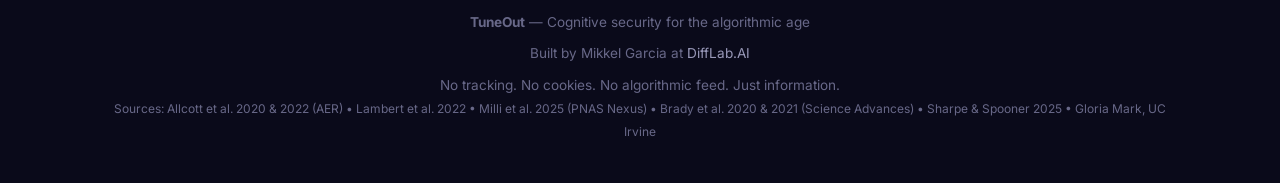
==== commit a698513f: "fix: add Mikkel Garcia attribution to footer" ====
--- a/index.html
+++ b/index.html
@@ -1227,6 +1227,9 @@
   <div class="container">
     <p style="margin-bottom: 8px;">
       <strong>TuneOut</strong> &mdash; Cognitive security for the algorithmic age
+    </p>
+    <p style="margin-bottom: 8px; font-size: 0.85rem;">
+      Built by Mikkel Garcia at <a href="https://difflab.ai">DiffLab.AI</a>
     </p>
     <p>
       No tracking. No cookies. No algorithmic feed. Just information.<br>
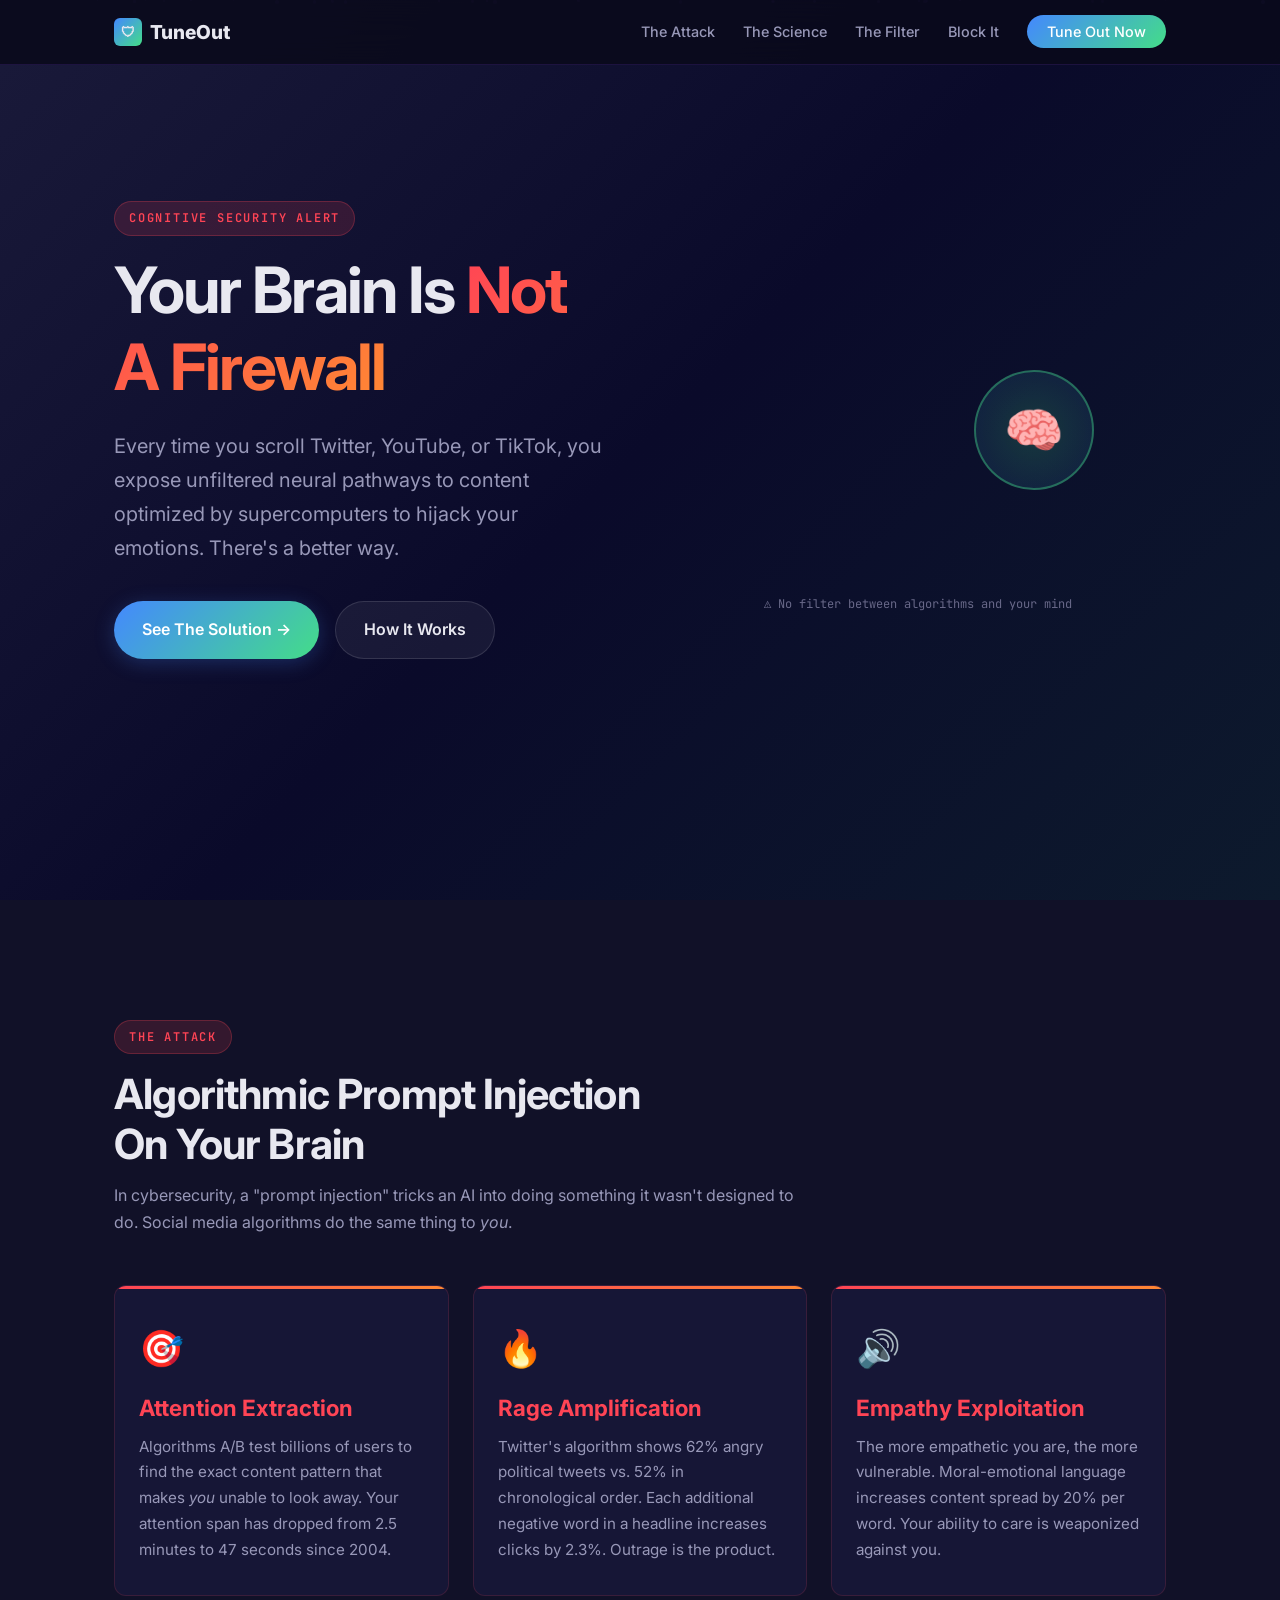
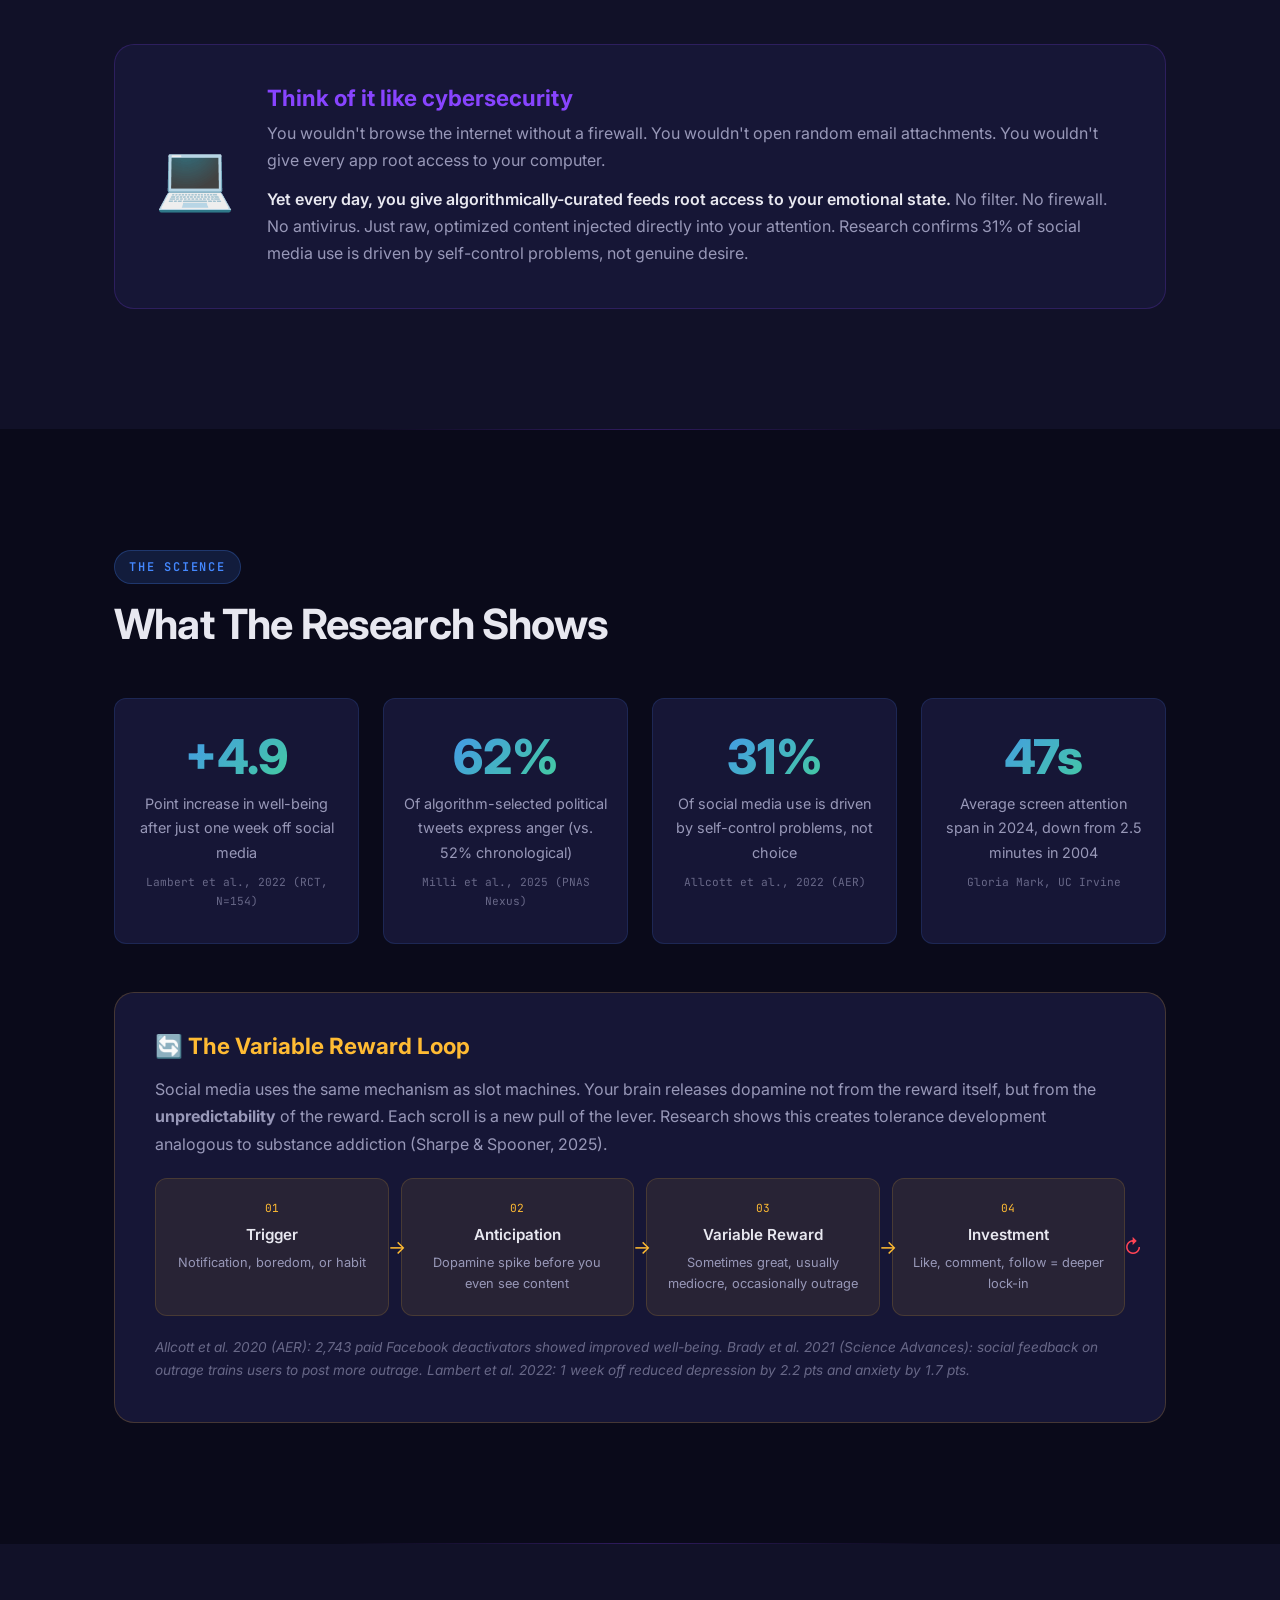
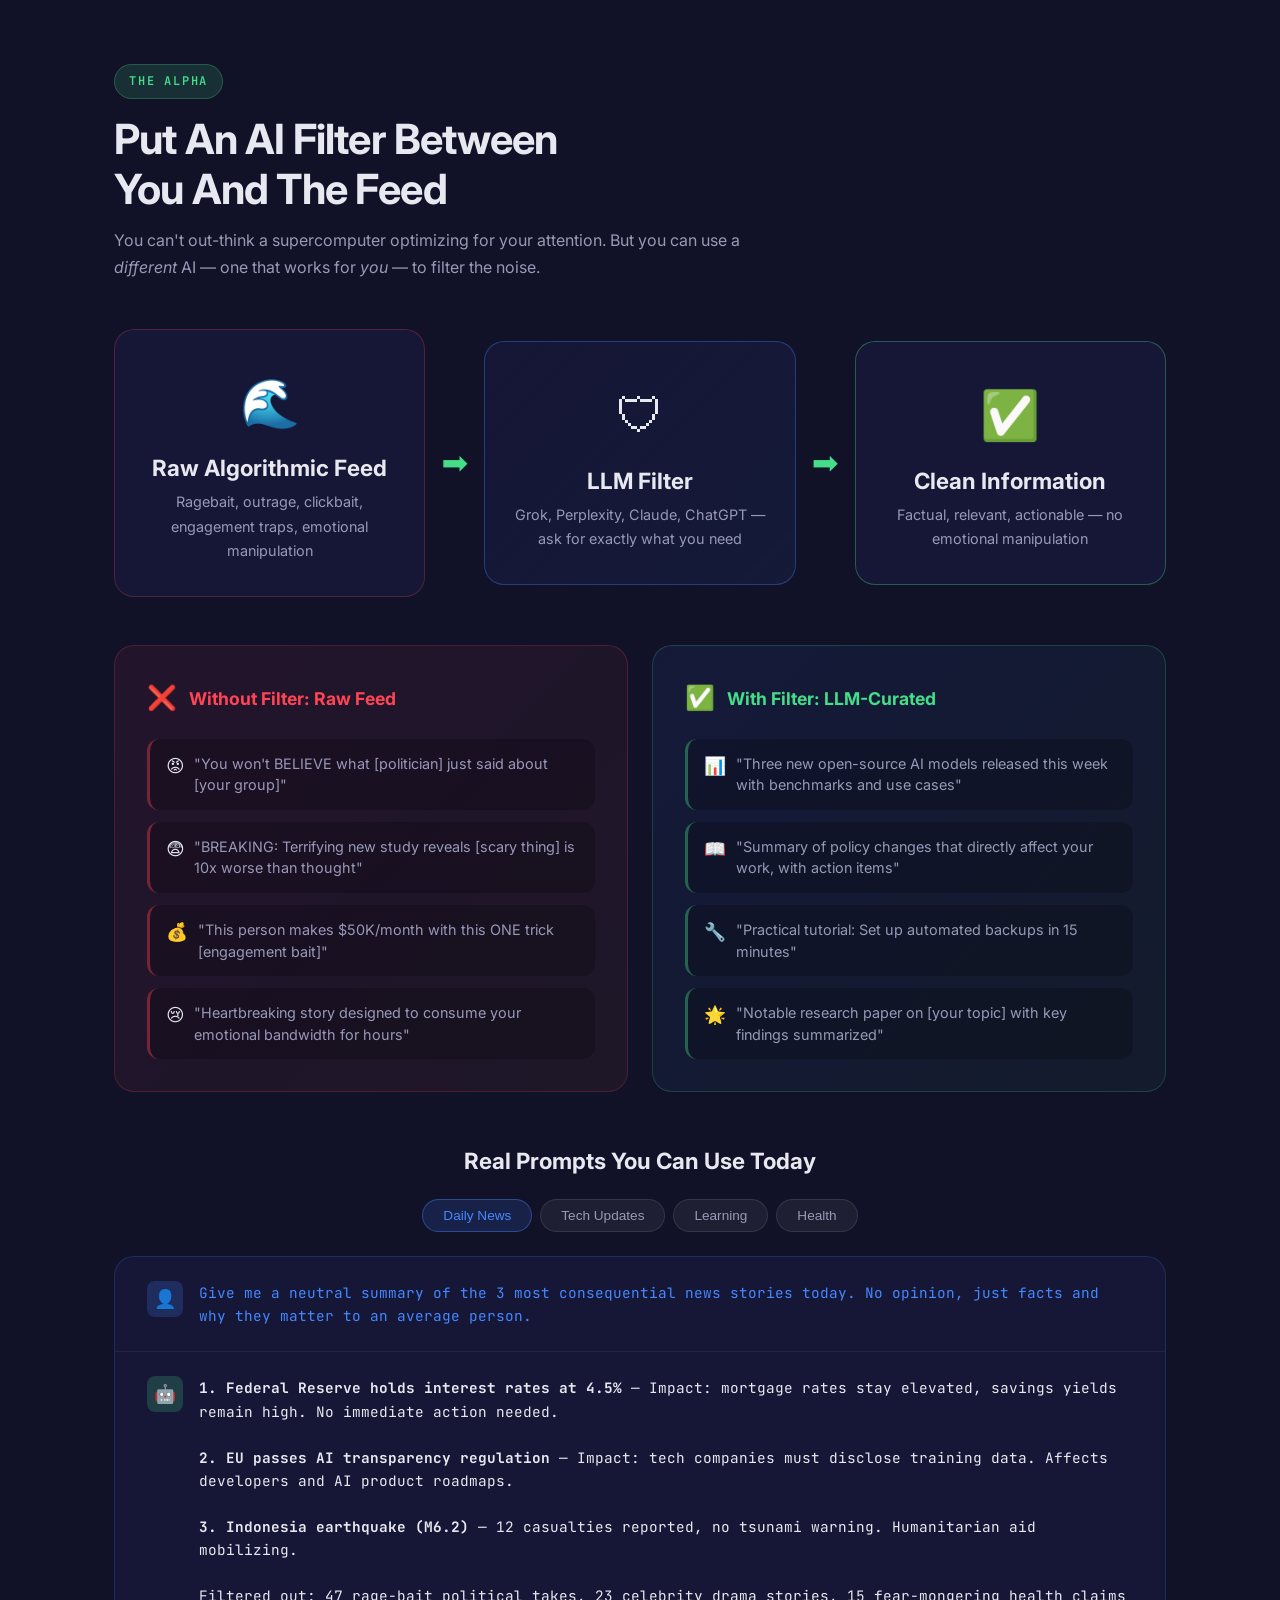
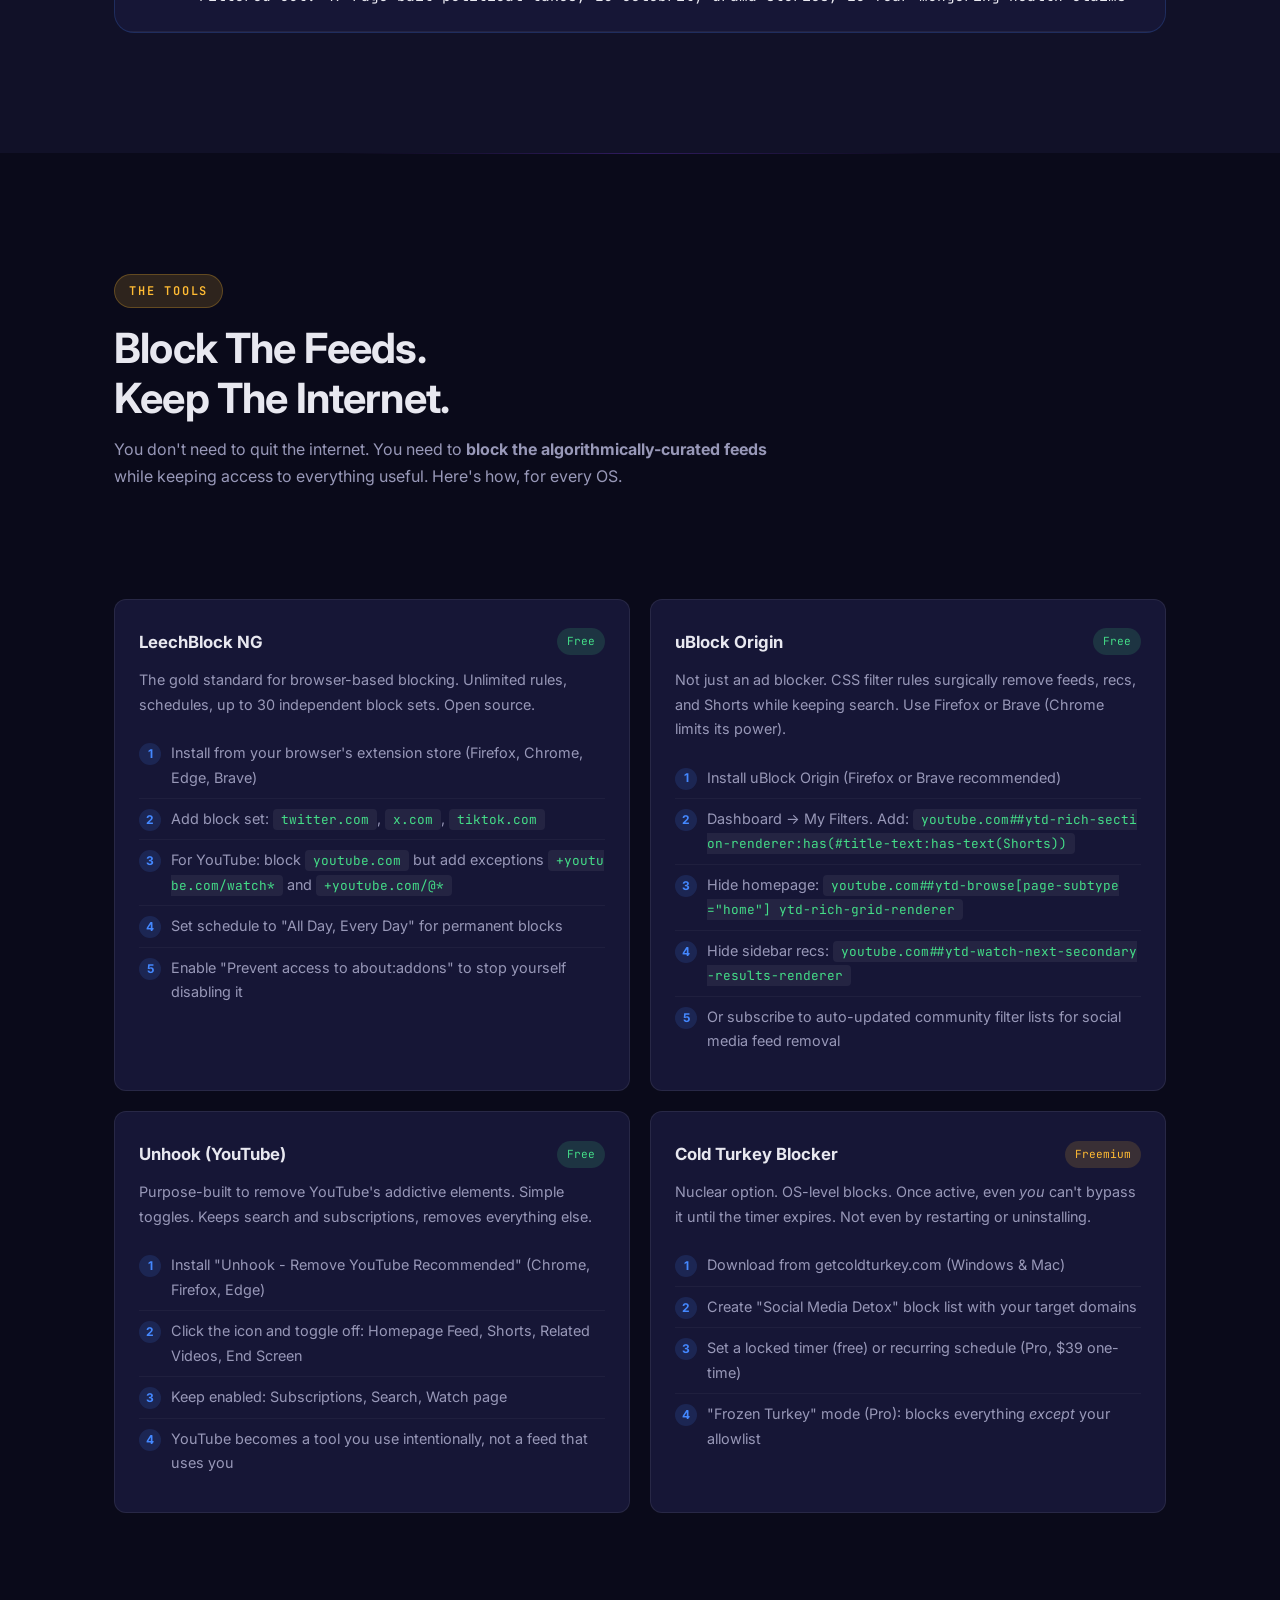
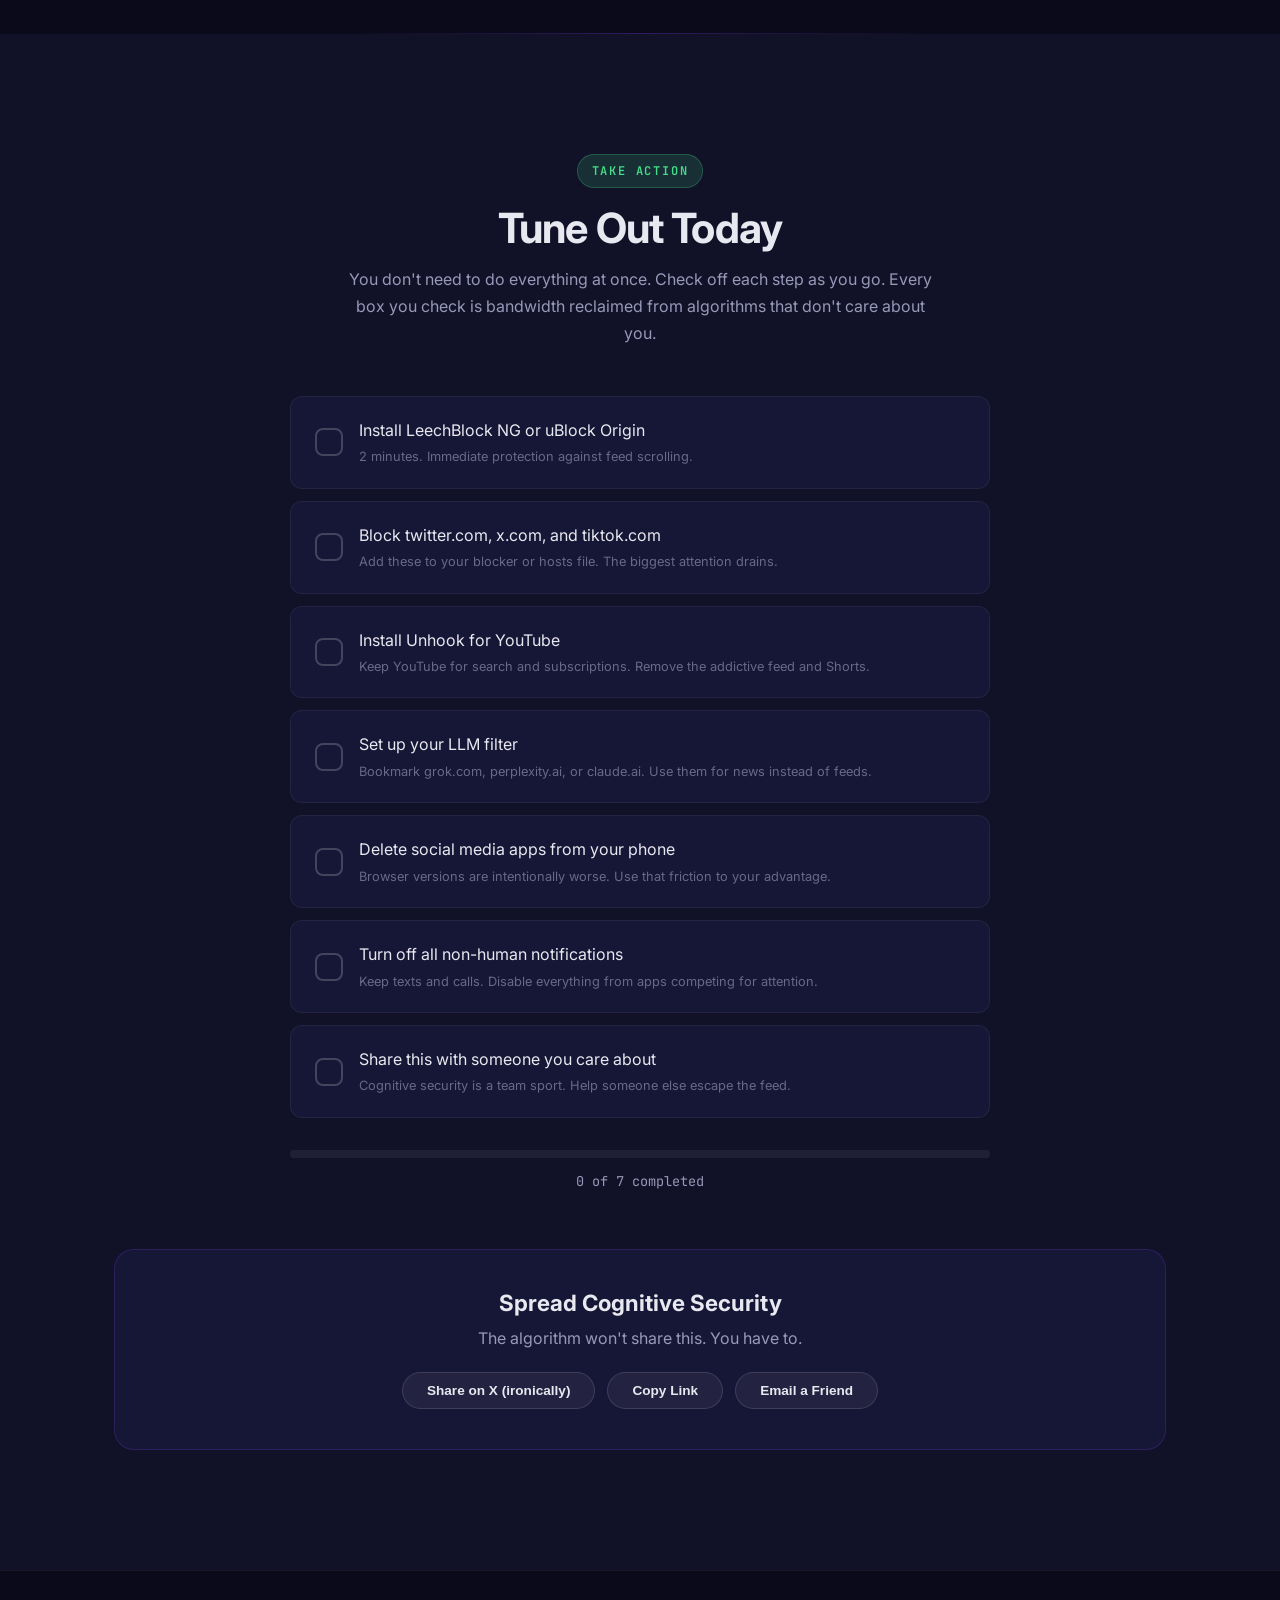
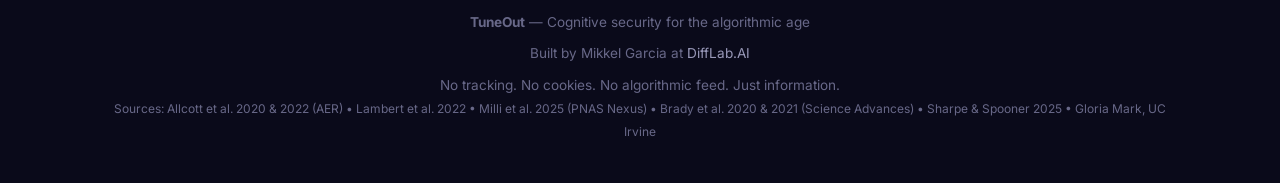
==== commit 02d43cf4: "Add favicon — shield + T + slash, matching site dark theme Purple shield with white T letterform and" ====
--- a/index.html
+++ b/index.html
@@ -6,6 +6,11 @@
 <title>TuneOut - Your Brain Is Not A Firewall</title>
 <meta name="description" content="Cognitive security for the algorithmic age. Learn why empathetic people must tune out algorithmic feeds and use AI filters to protect their attention.">
 <meta name="theme-color" content="#0a0a1a">
+<link rel="icon" type="image/svg+xml" href="favicon.svg">
+<link rel="icon" type="image/x-icon" href="favicon.ico">
+<link rel="icon" type="image/png" sizes="32x32" href="favicon-32.png">
+<link rel="icon" type="image/png" sizes="16x16" href="favicon-16.png">
+<link rel="apple-touch-icon" sizes="180x180" href="apple-touch-icon.png">
 <meta property="og:title" content="TuneOut - Your Brain Is Not A Firewall">
 <meta property="og:description" content="Algorithmic feeds are sophisticated prompt injection attacks on your brain. Learn to defend yourself.">
 <meta property="og:type" content="website">
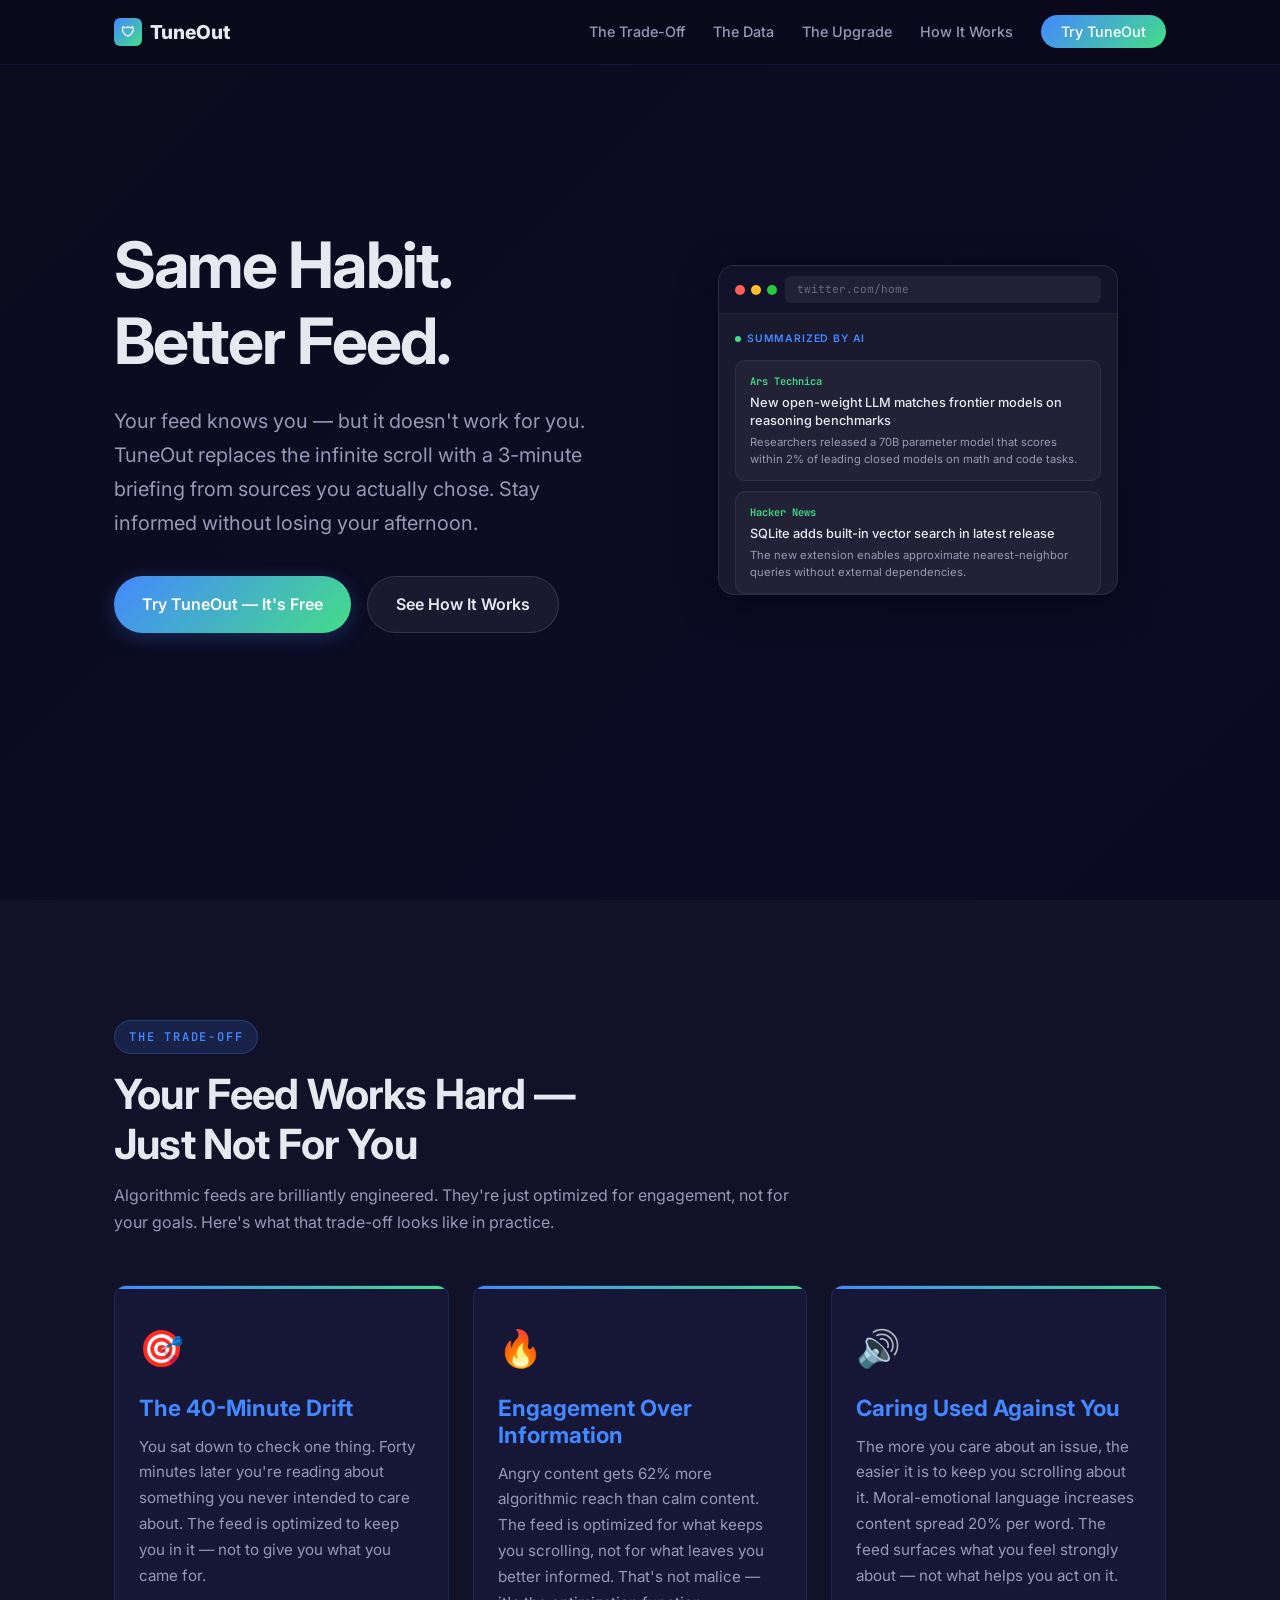
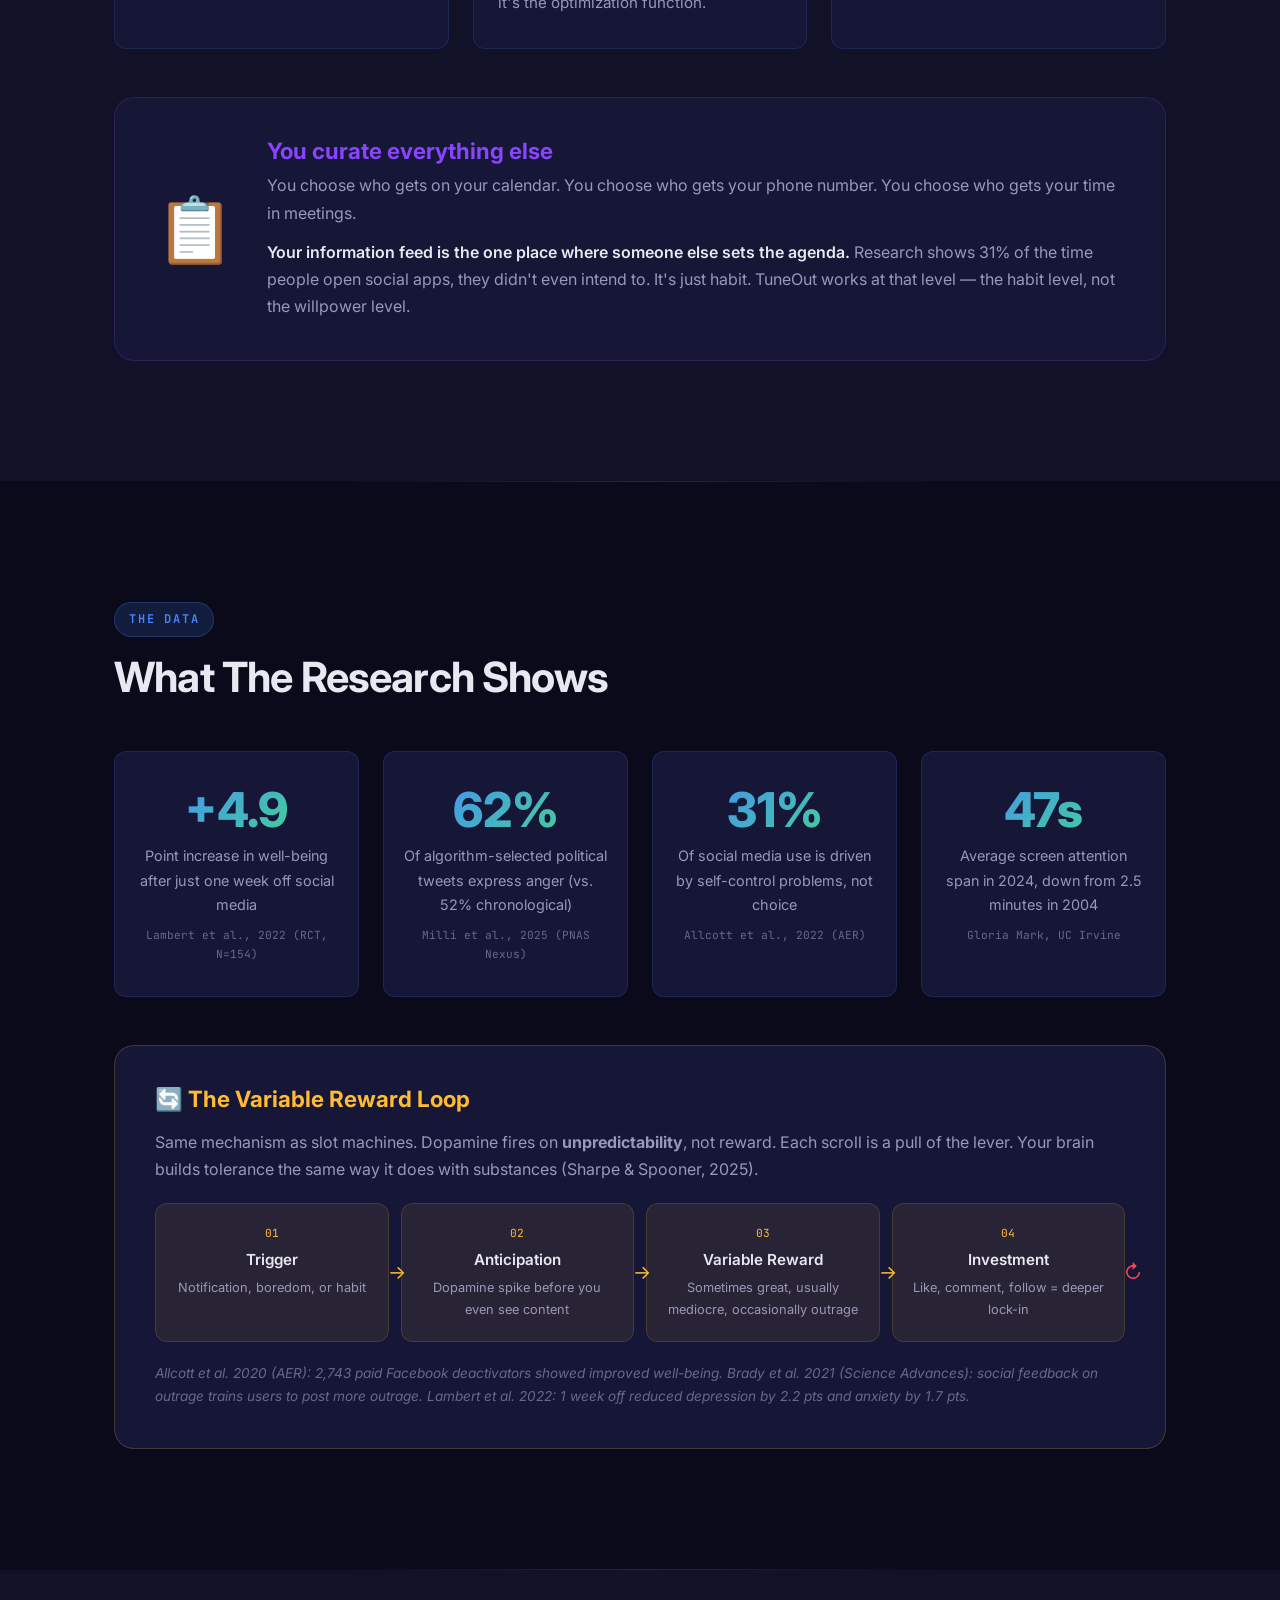
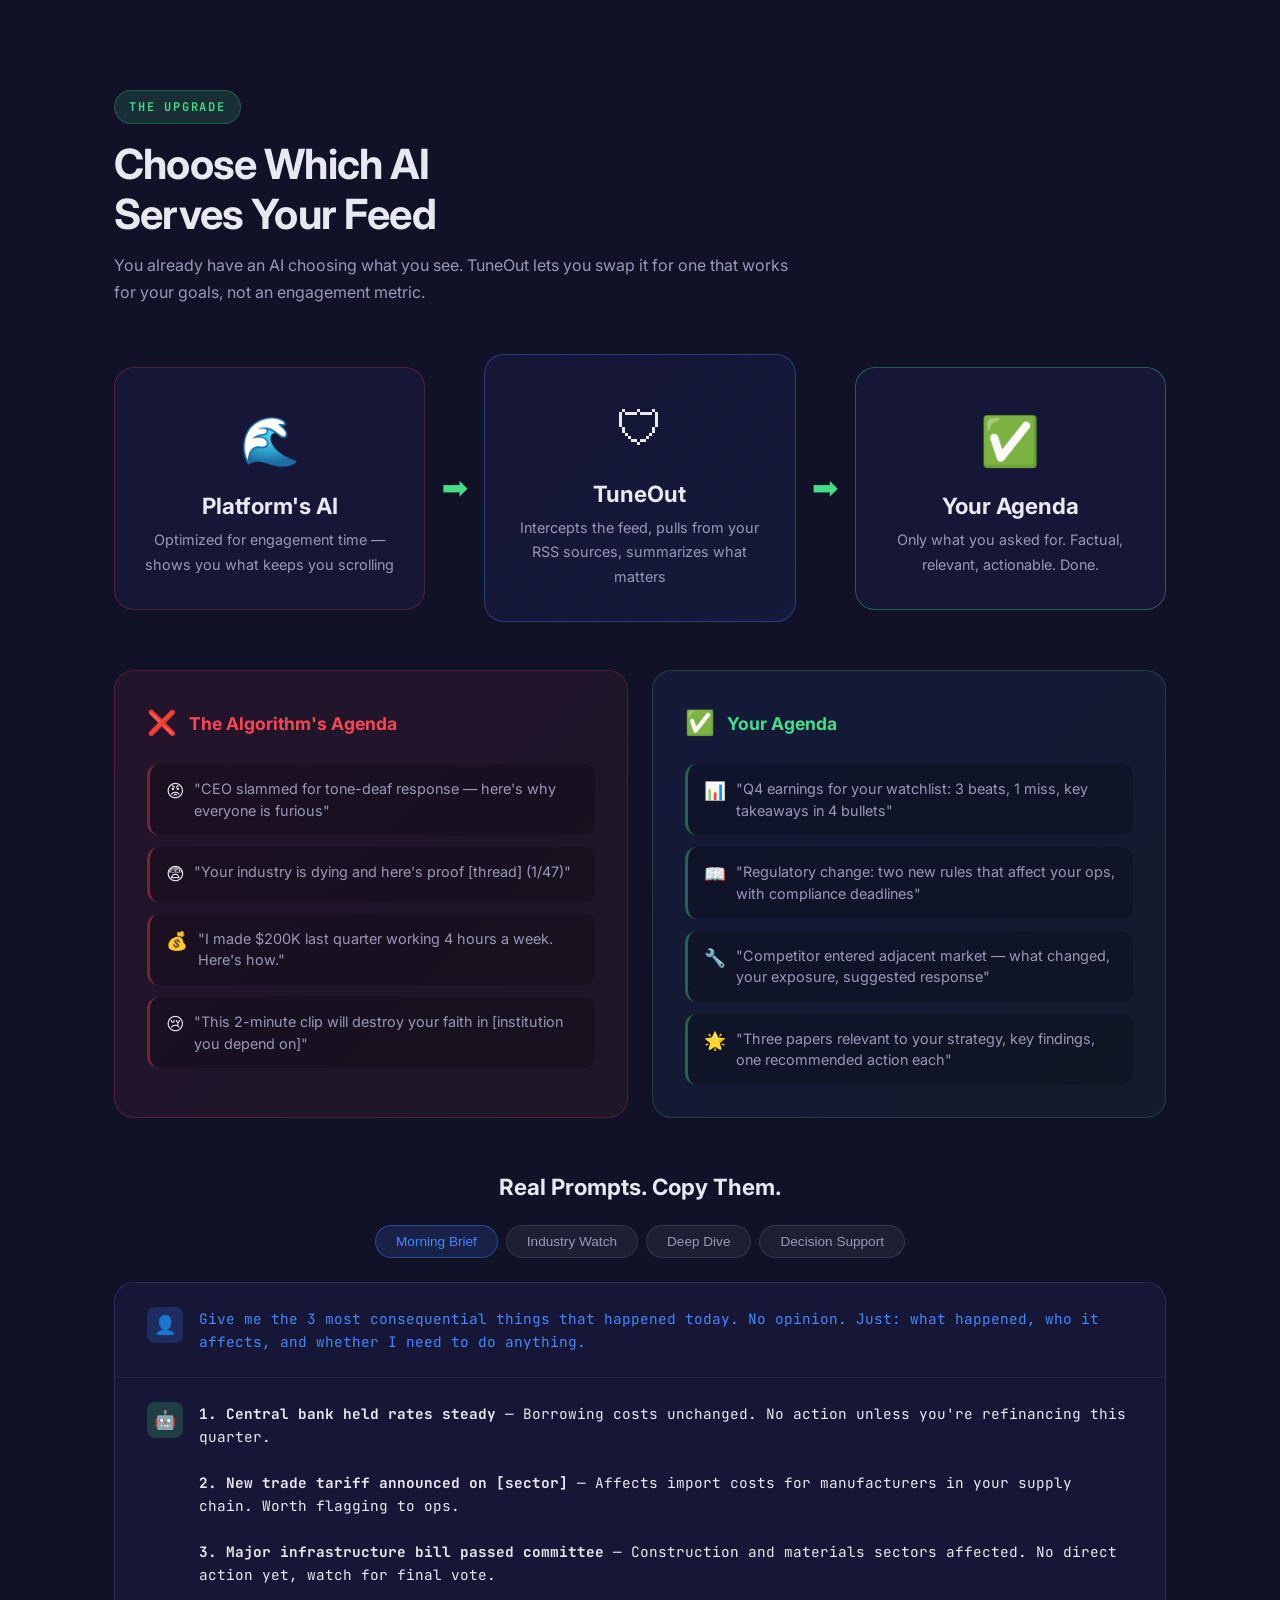
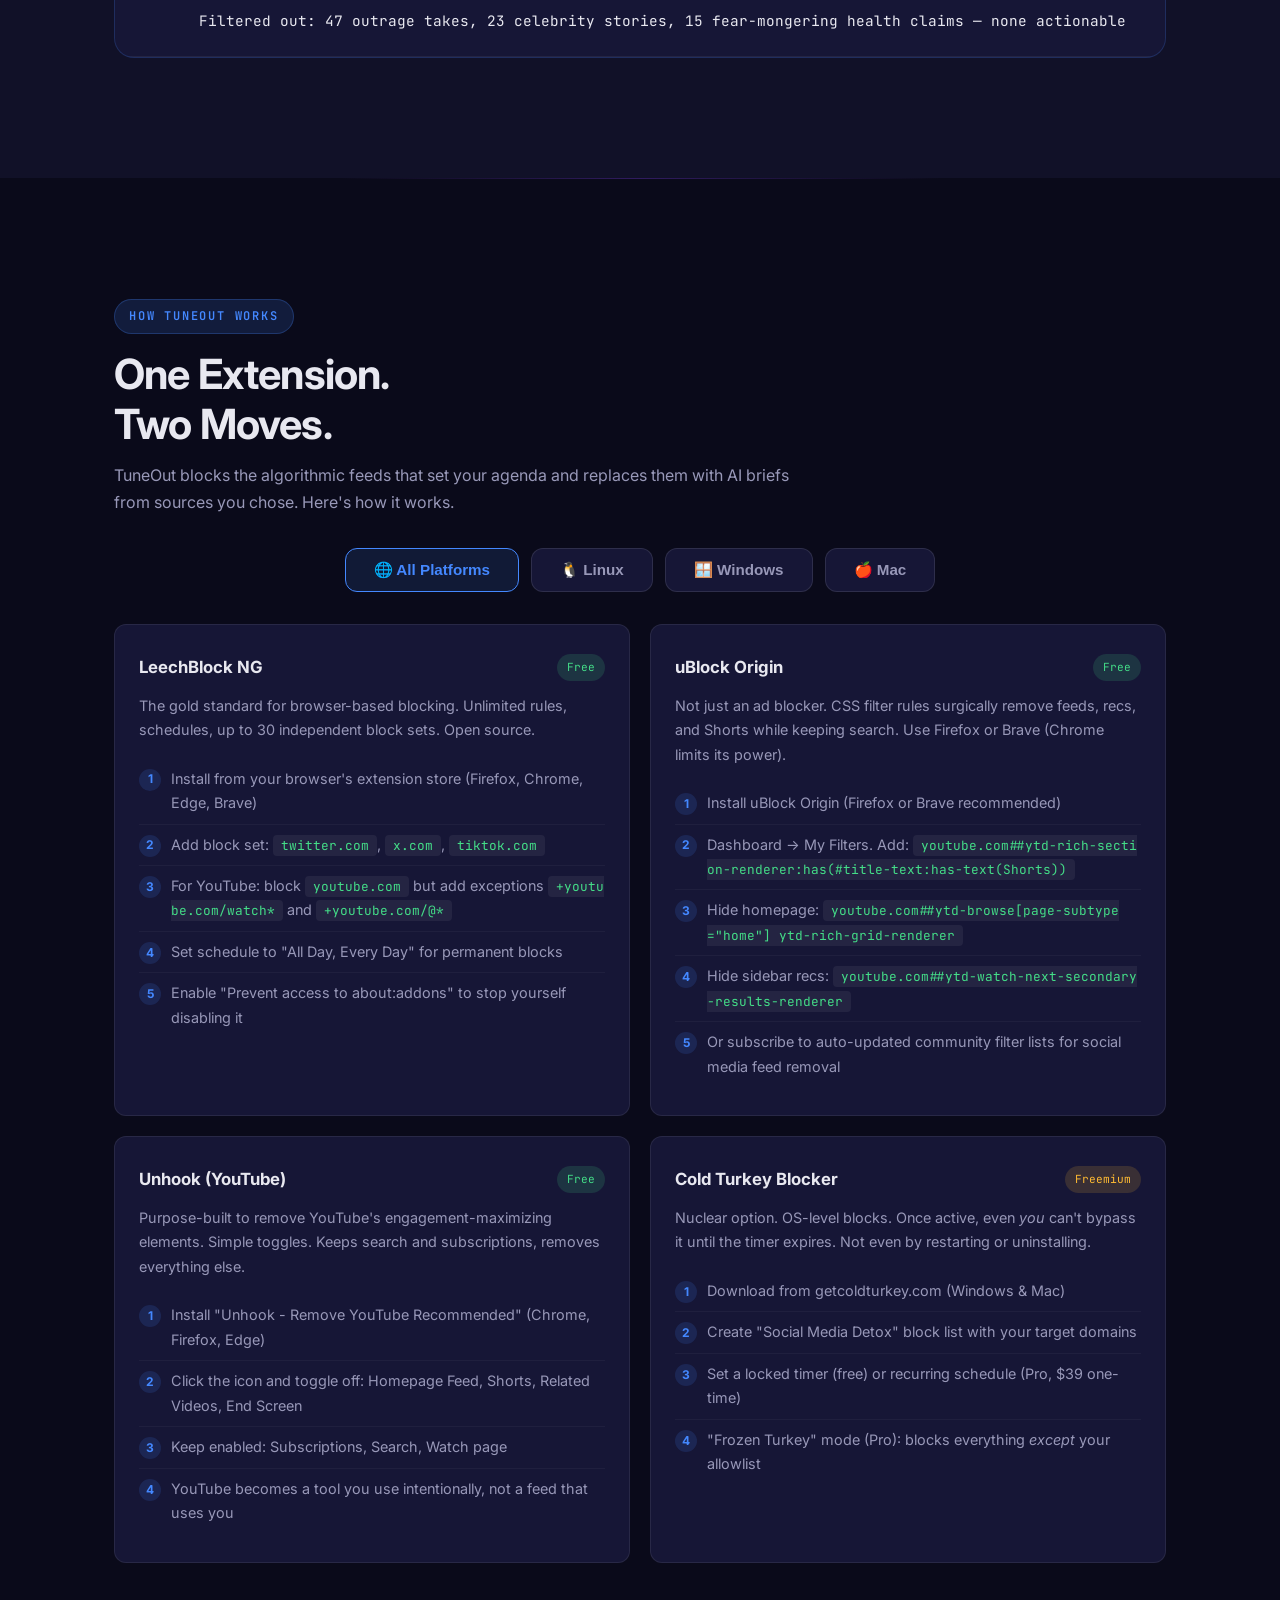
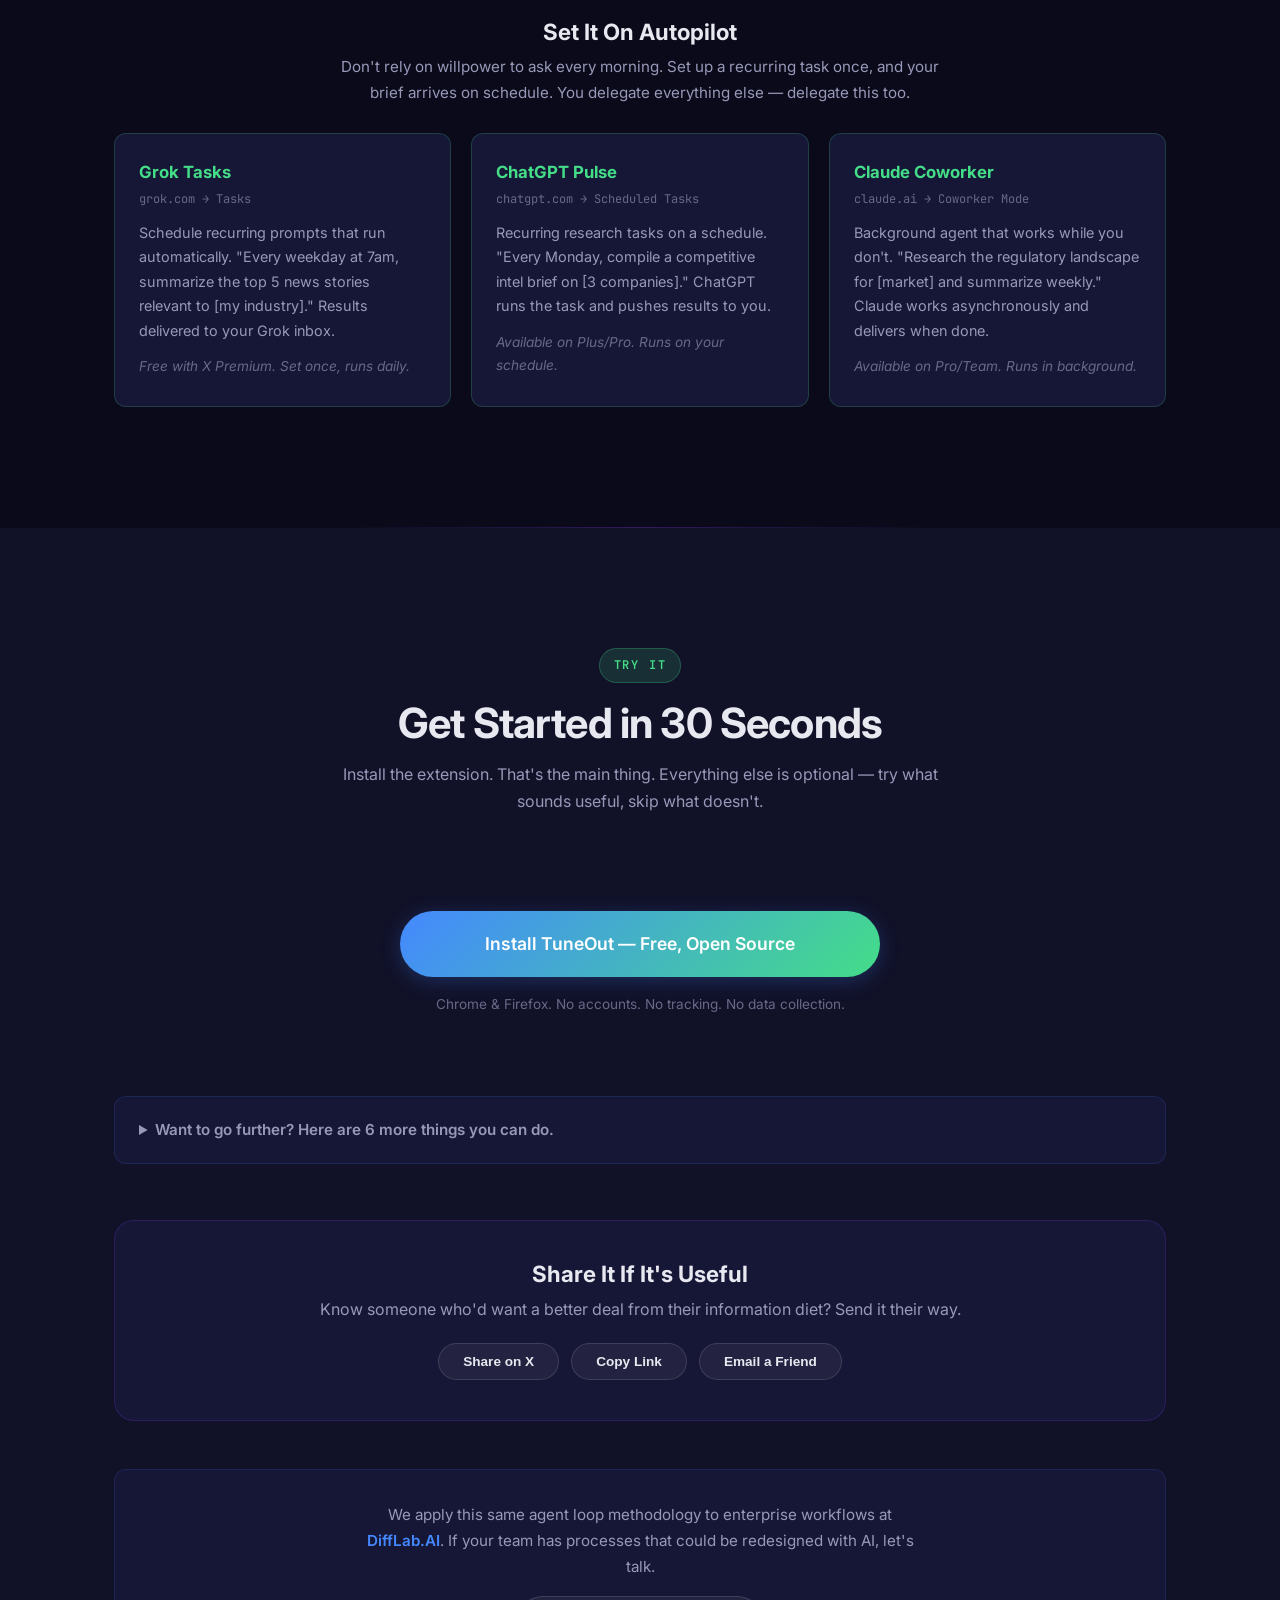
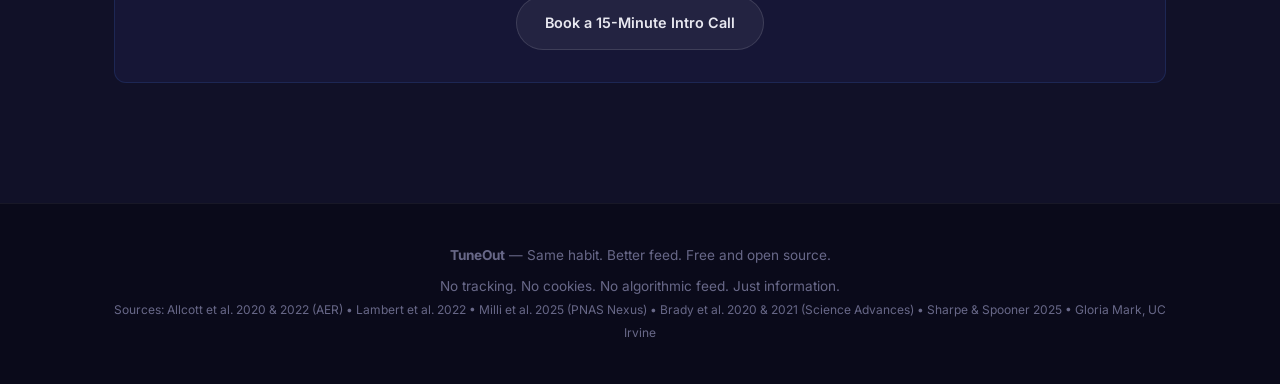
==== commit c00dce82: "Ship TuneOut as LinkedIn thought leadership piece Landing page reframed from confrontational to invi" ====
--- a/index.html
+++ b/index.html
@@ -2,21 +2,15 @@
 <html lang="en">
 <head>
 <meta charset="UTF-8">
-<meta name="viewport" content="width=device-width, initial-scale=1.0, viewport-fit=cover">
-<title>TuneOut - Your Brain Is Not A Firewall</title>
-<meta name="description" content="Cognitive security for the algorithmic age. Learn why empathetic people must tune out algorithmic feeds and use AI filters to protect their attention.">
-<meta name="theme-color" content="#0a0a1a">
-<link rel="icon" type="image/svg+xml" href="favicon.svg">
-<link rel="icon" type="image/x-icon" href="favicon.ico">
-<link rel="icon" type="image/png" sizes="32x32" href="favicon-32.png">
-<link rel="icon" type="image/png" sizes="16x16" href="favicon-16.png">
-<link rel="apple-touch-icon" sizes="180x180" href="apple-touch-icon.png">
-<meta property="og:title" content="TuneOut - Your Brain Is Not A Firewall">
-<meta property="og:description" content="Algorithmic feeds are sophisticated prompt injection attacks on your brain. Learn to defend yourself.">
+<meta name="viewport" content="width=device-width, initial-scale=1.0">
+<title>TuneOut — Same Habit. Better Feed.</title>
+<meta name="description" content="Replace infinite scroll with a 3-minute AI briefing from sources you chose. Free browser extension. No accounts, no tracking.">
+<meta name="theme-color" content="#0c0c1e">
+<meta property="og:title" content="TuneOut — Same Habit. Better Feed.">
+<meta property="og:description" content="Your feed knows you, but it doesn't work for you. TuneOut replaces social media feeds with curated LLM briefings. Free and open source.">
 <meta property="og:type" content="website">
 <style>
 *, *::before, *::after { box-sizing: border-box; margin: 0; padding: 0; }
-html.nav-open { overflow: hidden; }
 
 :root {
   --bg-primary: #0a0a1a;
@@ -33,7 +27,7 @@
   --accent-yellow: #ffbb33;
   --gradient-danger: linear-gradient(135deg, #ff4455, #ff8833);
   --gradient-safe: linear-gradient(135deg, #4488ff, #44dd88);
-  --gradient-hero: linear-gradient(135deg, #1a1a3a 0%, #0a0a2a 50%, #0d1a2d 100%);
+  --gradient-hero: linear-gradient(135deg, #0c0c1e 0%, #0a0a2a 50%, #0d1a2d 100%);
   --radius: 12px;
   --radius-lg: 20px;
   --shadow: 0 4px 24px rgba(0,0,0,0.3);
@@ -43,20 +37,15 @@
   --section-pad: clamp(60px, 10vw, 120px);
 }
 
-html {
-  scroll-behavior: smooth;
-  overflow-x: hidden;
-  overflow-y: scroll;
-}
+html { scroll-behavior: smooth; }
 
 body {
   font-family: var(--font-sans);
   background: var(--bg-primary);
   color: var(--text-primary);
   line-height: 1.7;
-  min-height: 100vh;
+  overflow-x: hidden;
   -webkit-font-smoothing: antialiased;
-  -webkit-text-size-adjust: 100%;
 }
 
 a { color: var(--accent-blue); text-decoration: none; transition: color 0.2s; }
@@ -100,8 +89,6 @@
   background: rgba(10,10,26,0.85);
   backdrop-filter: blur(20px);
   border-bottom: 1px solid rgba(136,68,255,0.15);
-  padding-left: env(safe-area-inset-left);
-  padding-right: env(safe-area-inset-right);
 }
 nav .container { display: flex; align-items: center; justify-content: space-between; height: 64px; }
 .nav-logo {
@@ -123,9 +110,7 @@
 .nav-cta:hover { transform: translateY(-1px); box-shadow: 0 4px 20px rgba(68,136,255,0.3); color: #fff !important; }
 .hamburger {
   display: none; flex-direction: column; gap: 5px;
-  cursor: pointer; background: none; border: none;
-  padding: 12px; min-width: 44px; min-height: 44px;
-  align-items: center; justify-content: center;
+  cursor: pointer; background: none; border: none; padding: 8px;
 }
 .hamburger span {
   width: 24px; height: 2px; background: var(--text-primary);
@@ -134,24 +119,42 @@
 
 /* HERO */
 .hero {
-  min-height: 100vh; min-height: 100dvh; display: flex; align-items: center;
+  min-height: 100vh; display: flex; align-items: center;
   background: var(--gradient-hero); position: relative; overflow: hidden; padding-top: 80px;
+  background-size: 300% 300%;
+  animation: gradient-drift 20s ease infinite;
+}
+@keyframes gradient-drift {
+  0% { background-position: 0% 50%; }
+  50% { background-position: 100% 50%; }
+  100% { background-position: 0% 50%; }
 }
 .hero-grid { display: grid; grid-template-columns: 1fr 1fr; gap: 60px; align-items: center; }
-.hero-text h1 { margin-bottom: 24px; }
-.hero-text h1 .highlight {
-  background: var(--gradient-danger);
-  -webkit-background-clip: text; -webkit-text-fill-color: transparent; background-clip: text;
-}
+.hero-text h1 { margin-bottom: 24px; color: var(--text-primary); }
 .hero-subtitle {
   font-size: clamp(1rem, 2vw, 1.25rem); color: var(--text-secondary);
   margin-bottom: 36px; max-width: 520px;
 }
 .hero-buttons { display: flex; gap: 16px; flex-wrap: wrap; }
+
+/* Hero staggered text fade-in */
+.hero-text > * {
+  opacity: 0; transform: translateY(12px);
+  animation: gentle-enter 0.6s ease forwards;
+}
+.hero-text > :nth-child(1) { animation-delay: 0.1s; }
+.hero-text > :nth-child(2) { animation-delay: 0.3s; }
+.hero-text > :nth-child(3) { animation-delay: 0.5s; }
+.hero-text > :nth-child(4) { animation-delay: 0.7s; }
+@keyframes gentle-enter {
+  to { opacity: 1; transform: translateY(0); }
+}
+
 .btn {
   display: inline-flex; align-items: center; gap: 8px;
   padding: 14px 28px; border-radius: 100px; font-weight: 600; font-size: 1rem;
   cursor: pointer; border: none; transition: transform 0.2s, box-shadow 0.2s;
+  text-decoration: none;
 }
 .btn:hover { transform: translateY(-2px); }
 .btn-primary {
@@ -165,73 +168,109 @@
 }
 .btn-secondary:hover { background: rgba(255,255,255,0.1); }
 
-/* Hero visual */
+/* Hero visual -- Feed Swap animation */
 .hero-visual { position: relative; display: flex; justify-content: center; align-items: center; }
-.firewall-diagram { width: 100%; max-width: 440px; aspect-ratio: 1; position: relative; }
-.fw-brain {
-  position: absolute; right: 10%; top: 50%; transform: translateY(-50%);
-  width: 120px; height: 120px; border-radius: 50%;
-  background: radial-gradient(circle, rgba(68,221,136,0.2), rgba(68,136,255,0.1));
-  border: 2px solid rgba(68,221,136,0.4);
-  display: flex; align-items: center; justify-content: center; font-size: 48px; z-index: 2;
-}
-.fw-shield {
-  position: absolute; left: 38%; top: 50%; transform: translate(-50%, -50%);
-  width: 80px; height: 100px; z-index: 3; opacity: 0; transition: opacity 0.5s;
-}
-.fw-shield.active { opacity: 1; }
-.fw-shield svg { width: 100%; height: 100%; filter: drop-shadow(0 0 20px rgba(68,136,255,0.5)); }
-.fw-attacks { position: absolute; left: 0; top: 0; width: 50%; height: 100%; }
-.fw-attack {
-  position: absolute; font-size: 20px;
-  animation: attack-fly 3s ease-in infinite; opacity: 0;
-}
-@keyframes attack-fly {
-  0% { transform: translateX(-20px); opacity: 0; }
-  15% { opacity: 1; }
-  70% { opacity: 1; }
-  100% { transform: translateX(160px); opacity: 0; }
-}
-.fw-attack:nth-child(1) { top: 15%; animation-delay: 0s; }
-.fw-attack:nth-child(2) { top: 35%; animation-delay: 0.8s; }
-.fw-attack:nth-child(3) { top: 55%; animation-delay: 0.3s; }
-.fw-attack:nth-child(4) { top: 75%; animation-delay: 1.2s; }
-.fw-attack:nth-child(5) { top: 45%; animation-delay: 1.8s; }
-.fw-label {
-  position: absolute; bottom: 8%; left: 50%; transform: translateX(-50%);
-  font-family: var(--font-mono); font-size: 0.75rem; color: var(--text-muted); white-space: nowrap;
-}
-.particles { position: absolute; inset: 0; overflow: hidden; pointer-events: none; }
-.particle {
-  position: absolute; width: 2px; height: 2px; background: var(--accent-purple);
-  border-radius: 50%; opacity: 0.3; animation: float-up linear infinite;
-}
-@keyframes float-up {
-  0% { transform: translateY(100vh) scale(0); opacity: 0; }
-  10% { opacity: 0.3; }
-  90% { opacity: 0.3; }
-  100% { transform: translateY(-10vh) scale(1); opacity: 0; }
-}
+.feed-swap { width: 100%; max-width: 400px; position: relative; }
+.feed-swap-frame {
+  background: #1a1a2e; border-radius: 16px; overflow: hidden;
+  border: 1px solid rgba(255,255,255,0.08);
+  box-shadow: 0 8px 40px rgba(0,0,0,0.4);
+}
+.feed-swap-bar {
+  background: #12122a; padding: 10px 16px; display: flex; align-items: center; gap: 8px;
+  border-bottom: 1px solid rgba(255,255,255,0.06);
+}
+.feed-swap-dots { display: flex; gap: 6px; }
+.feed-swap-dots span {
+  width: 10px; height: 10px; border-radius: 50%;
+}
+.feed-swap-dots span:nth-child(1) { background: #ff5f57; }
+.feed-swap-dots span:nth-child(2) { background: #febc2e; }
+.feed-swap-dots span:nth-child(3) { background: #28c840; }
+.feed-swap-url {
+  flex: 1; background: rgba(255,255,255,0.06); border-radius: 6px; padding: 4px 12px;
+  font-size: 0.7rem; color: var(--text-muted); font-family: var(--font-mono);
+}
+.feed-swap-body { position: relative; min-height: 280px; }
+
+/* Layer 1: Social feed mockup */
+.feed-layer-old {
+  position: absolute; inset: 0; padding: 16px;
+  opacity: 1; transition: opacity 1.2s ease;
+}
+.feed-layer-old.hidden { opacity: 0; }
+.feed-placeholder {
+  display: flex; gap: 10px; align-items: flex-start; padding: 12px 0;
+  border-bottom: 1px solid rgba(255,255,255,0.04);
+}
+.feed-placeholder-avatar {
+  width: 32px; height: 32px; border-radius: 50%; flex-shrink: 0;
+  background: rgba(255,255,255,0.06);
+}
+.feed-placeholder-lines { flex: 1; display: flex; flex-direction: column; gap: 6px; }
+.feed-placeholder-line {
+  height: 10px; border-radius: 4px; background: rgba(255,255,255,0.06);
+}
+.feed-placeholder-line.short { width: 60%; }
+.feed-placeholder-line.medium { width: 85%; }
+.feed-placeholder-line.long { width: 95%; }
+.feed-placeholder-line.tiny { width: 30%; }
+
+/* Layer 2: Briefing cards */
+.feed-layer-new {
+  position: absolute; inset: 0; padding: 16px;
+  opacity: 0; transition: opacity 1.2s ease;
+}
+.feed-layer-new.visible { opacity: 1; }
+.briefing-header {
+  font-size: 0.65rem; color: var(--accent-blue); font-weight: 600;
+  text-transform: uppercase; letter-spacing: 0.08em; margin-bottom: 12px;
+  display: flex; align-items: center; gap: 6px;
+}
+.briefing-header::before {
+  content: ''; width: 6px; height: 6px; border-radius: 50%;
+  background: var(--accent-green); display: inline-block;
+}
+.briefing-card {
+  background: rgba(255,255,255,0.04); border-radius: 10px; padding: 12px 14px;
+  margin-bottom: 10px; border: 1px solid rgba(255,255,255,0.06);
+}
+.briefing-card-source {
+  font-size: 0.65rem; font-weight: 600; color: var(--accent-green);
+  margin-bottom: 4px; font-family: var(--font-mono);
+}
+.briefing-card-title {
+  font-size: 0.8rem; color: var(--text-primary); font-weight: 500;
+  line-height: 1.4; margin-bottom: 4px;
+}
+.briefing-card-summary {
+  font-size: 0.7rem; color: var(--text-secondary); line-height: 1.5;
+}
+.briefing-done {
+  text-align: center; font-size: 0.7rem; color: var(--text-muted);
+  margin-top: 12px; opacity: 0; transition: opacity 0.8s ease 0.6s;
+}
+.feed-layer-new.visible .briefing-done { opacity: 1; }
 
 /* PROBLEM */
 #problem { background: var(--bg-secondary); }
 .problem-grid { display: grid; grid-template-columns: repeat(3, 1fr); gap: 24px; margin-top: 48px; }
 .attack-card {
-  background: var(--bg-card); border: 1px solid rgba(255,68,85,0.15);
+  background: var(--bg-card); border: 1px solid rgba(68,136,255,0.15);
   border-radius: var(--radius); padding: 32px 24px;
   transition: transform 0.3s, border-color 0.3s, box-shadow 0.3s;
   position: relative; overflow: hidden;
 }
 .attack-card:hover {
-  transform: translateY(-4px); border-color: rgba(255,68,85,0.35);
-  box-shadow: 0 12px 40px rgba(255,68,85,0.1);
+  transform: translateY(-4px); border-color: rgba(68,136,255,0.35);
+  box-shadow: 0 12px 40px rgba(68,136,255,0.1);
 }
 .attack-card::before {
   content: ''; position: absolute; top: 0; left: 0; right: 0;
-  height: 3px; background: var(--gradient-danger);
+  height: 3px; background: var(--gradient-safe);
 }
 .attack-icon { font-size: 36px; margin-bottom: 16px; display: block; }
-.attack-card h3 { margin-bottom: 12px; color: var(--accent-red); }
+.attack-card h3 { margin-bottom: 12px; color: var(--accent-blue); }
 .attack-card p { color: var(--text-secondary); font-size: 0.95rem; }
 
 .analogy-box {
@@ -415,6 +454,23 @@
   color: var(--accent-green); word-break: break-all;
 }
 
+/* RECURRING TASK TOOLS */
+.recurring-tools { margin-top: 56px; }
+.recurring-tools > h3 { text-align: center; margin-bottom: 8px; color: var(--text-primary); }
+.recurring-tools > p { text-align: center; color: var(--text-secondary); max-width: 600px; margin: 0 auto 28px; font-size: 0.95rem; }
+.recurring-grid { display: grid; grid-template-columns: repeat(3, 1fr); gap: 20px; }
+.recurring-card {
+  background: var(--bg-card); border: 1px solid rgba(68,221,136,0.2);
+  border-radius: var(--radius); padding: 28px 24px;
+  transition: transform 0.3s, box-shadow 0.3s;
+}
+.recurring-card:hover { transform: translateY(-3px); box-shadow: 0 12px 40px rgba(68,221,136,0.08); }
+.recurring-card h4 { margin-bottom: 6px; color: var(--accent-green); font-size: 1.05rem; }
+.recurring-card .rc-provider { font-family: var(--font-mono); font-size: 0.75rem; color: var(--text-muted); margin-bottom: 12px; }
+.recurring-card p { color: var(--text-secondary); font-size: 0.9rem; margin-bottom: 12px; }
+.recurring-card .rc-how { font-size: 0.85rem; color: var(--text-muted); font-style: italic; }
+@media (max-width: 900px) { .recurring-grid { grid-template-columns: 1fr; } }
+
 /* CTA / CHECKLIST */
 #action { background: var(--bg-secondary); }
 .checklist-container { max-width: 700px; margin: 48px auto 0; }
@@ -464,10 +520,7 @@
 .share-btn:hover { background: rgba(255,255,255,0.1); transform: translateY(-1px); }
 
 /* FOOTER */
-footer {
-  padding: 40px 0; padding-bottom: calc(40px + env(safe-area-inset-bottom));
-  text-align: center; border-top: 1px solid rgba(255,255,255,0.06); overflow: hidden;
-}
+footer { padding: 40px 0; text-align: center; border-top: 1px solid rgba(255,255,255,0.06); }
 footer p { color: var(--text-muted); font-size: 0.85rem; }
 footer a { color: var(--text-secondary); }
 
@@ -481,7 +534,7 @@
   .hero-subtitle { margin-left: auto; margin-right: auto; }
   .hero-buttons { justify-content: center; }
   .hero-visual { order: -1; }
-  .firewall-diagram { max-width: 300px; }
+  .feed-swap { max-width: 280px; }
   .problem-grid { grid-template-columns: 1fr; }
   .stats-grid { grid-template-columns: repeat(2, 1fr); }
   .solution-flow { grid-template-columns: 1fr; gap: 12px; }
@@ -498,29 +551,13 @@
   .nav-links.open {
     display: flex; flex-direction: column;
     position: absolute; top: 64px; left: 0; right: 0;
-    background: rgba(10,10,26,0.98); padding: 20px 24px; gap: 8px;
+    background: rgba(10,10,26,0.98); padding: 20px 24px; gap: 16px;
     border-bottom: 1px solid rgba(136,68,255,0.15);
-    backdrop-filter: blur(20px);
-  }
-  .nav-links.open a {
-    display: block; padding: 12px 0; min-height: 44px;
-    line-height: 20px; font-size: 1rem;
   }
   .stats-grid { grid-template-columns: 1fr; }
   .example-prompt { padding: 16px; flex-direction: column; gap: 8px; }
-  .os-tabs { flex-direction: column; align-items: stretch; }
-  .os-tab { justify-content: center; }
+  .os-tabs { flex-direction: column; align-items: center; }
   .hero-buttons { flex-direction: column; align-items: center; }
-  .hero { padding-top: 72px; padding-bottom: 40px; }
-  .container { padding: 0 16px; }
-  .analogy-box { padding: 24px; }
-  .dopamine-explainer { padding: 24px; }
-  .ba-panel { padding: 20px; }
-  .share-section { padding: 24px; }
-  .attack-card { padding: 24px 20px; }
-  .checklist-item { padding: 16px; gap: 12px; }
-  .tool-card { padding: 20px 16px; }
-  .btn { padding: 12px 24px; font-size: 0.95rem; }
 }
 </style>
 <link rel="preconnect" href="https://fonts.googleapis.com">
@@ -537,11 +574,11 @@
       TuneOut
     </a>
     <ul class="nav-links" id="navLinks">
-      <li><a href="#problem">The Attack</a></li>
-      <li><a href="#science">The Science</a></li>
-      <li><a href="#solution">The Filter</a></li>
-      <li><a href="#tools">Block It</a></li>
-      <li><a href="#action" class="nav-cta">Tune Out Now</a></li>
+      <li><a href="#problem">The Trade-Off</a></li>
+      <li><a href="#science">The Data</a></li>
+      <li><a href="#solution">The Upgrade</a></li>
+      <li><a href="#tools">How It Works</a></li>
+      <li><a href="#action" class="nav-cta">Try TuneOut</a></li>
     </ul>
     <button class="hamburger" id="hamburger" aria-label="Toggle menu">
       <span></span><span></span><span></span>
@@ -551,40 +588,83 @@
 
 <!-- HERO -->
 <section class="hero" id="hero">
-  <div class="particles" id="particles"></div>
   <div class="container">
     <div class="hero-grid">
       <div class="hero-text">
-        <span class="section-label label-danger">Cognitive Security Alert</span>
-        <h1>Your Brain Is <span class="highlight">Not A Firewall</span></h1>
+        <h1>Same Habit. Better Feed.</h1>
         <p class="hero-subtitle">
-          Every time you scroll Twitter, YouTube, or TikTok, you expose unfiltered
-          neural pathways to content optimized by supercomputers to hijack your emotions.
-          There's a better way.
+          Your feed knows you — but it doesn't work for you. TuneOut replaces the
+          infinite scroll with a 3-minute briefing from sources you actually chose.
+          Stay informed without losing your afternoon.
         </p>
         <div class="hero-buttons">
-          <a href="#solution" class="btn btn-primary">See The Solution &#x2192;</a>
-          <a href="#problem" class="btn btn-secondary">How It Works</a>
+          <a href="#tools" class="btn btn-primary">Try TuneOut — It's Free</a>
+          <a href="#solution" class="btn btn-secondary">See How It Works</a>
         </div>
       </div>
       <div class="hero-visual">
-        <div class="firewall-diagram">
-          <div class="fw-attacks">
-            <div class="fw-attack">&#x1F621;</div>
-            <div class="fw-attack">&#x1F4F0;</div>
-            <div class="fw-attack">&#x1F525;</div>
-            <div class="fw-attack">&#x1F4A2;</div>
-            <div class="fw-attack">&#x26A0;</div>
-          </div>
-          <div class="fw-shield" id="fwShield">
-            <svg viewBox="0 0 80 100" fill="none">
-              <path d="M40 5 L75 20 V55 C75 75 55 92 40 97 C25 92 5 75 5 55 V20 L40 5Z"
-                fill="rgba(68,136,255,0.15)" stroke="rgba(68,136,255,0.6)" stroke-width="2"/>
-              <text x="40" y="58" text-anchor="middle" fill="rgba(68,136,255,0.9)" font-size="28" font-weight="bold">AI</text>
-            </svg>
-          </div>
-          <div class="fw-brain">&#x1F9E0;</div>
-          <div class="fw-label" id="fwLabel">&#x26A0; No filter between algorithms and your mind</div>
+        <div class="feed-swap">
+          <div class="feed-swap-frame">
+            <div class="feed-swap-bar">
+              <div class="feed-swap-dots"><span></span><span></span><span></span></div>
+              <div class="feed-swap-url">twitter.com/home</div>
+            </div>
+            <div class="feed-swap-body">
+              <!-- Layer 1: Social feed (fades out) -->
+              <div class="feed-layer-old" id="feedLayerOld">
+                <div class="feed-placeholder">
+                  <div class="feed-placeholder-avatar"></div>
+                  <div class="feed-placeholder-lines">
+                    <div class="feed-placeholder-line long"></div>
+                    <div class="feed-placeholder-line medium"></div>
+                    <div class="feed-placeholder-line short"></div>
+                  </div>
+                </div>
+                <div class="feed-placeholder">
+                  <div class="feed-placeholder-avatar"></div>
+                  <div class="feed-placeholder-lines">
+                    <div class="feed-placeholder-line medium"></div>
+                    <div class="feed-placeholder-line long"></div>
+                    <div class="feed-placeholder-line tiny"></div>
+                  </div>
+                </div>
+                <div class="feed-placeholder">
+                  <div class="feed-placeholder-avatar"></div>
+                  <div class="feed-placeholder-lines">
+                    <div class="feed-placeholder-line long"></div>
+                    <div class="feed-placeholder-line short"></div>
+                  </div>
+                </div>
+                <div class="feed-placeholder">
+                  <div class="feed-placeholder-avatar"></div>
+                  <div class="feed-placeholder-lines">
+                    <div class="feed-placeholder-line medium"></div>
+                    <div class="feed-placeholder-line long"></div>
+                  </div>
+                </div>
+              </div>
+              <!-- Layer 2: Briefing cards (fades in) -->
+              <div class="feed-layer-new" id="feedLayerNew">
+                <div class="briefing-header">Summarized by AI</div>
+                <div class="briefing-card">
+                  <div class="briefing-card-source">Ars Technica</div>
+                  <div class="briefing-card-title">New open-weight LLM matches frontier models on reasoning benchmarks</div>
+                  <div class="briefing-card-summary">Researchers released a 70B parameter model that scores within 2% of leading closed models on math and code tasks.</div>
+                </div>
+                <div class="briefing-card">
+                  <div class="briefing-card-source">Hacker News</div>
+                  <div class="briefing-card-title">SQLite adds built-in vector search in latest release</div>
+                  <div class="briefing-card-summary">The new extension enables approximate nearest-neighbor queries without external dependencies.</div>
+                </div>
+                <div class="briefing-card">
+                  <div class="briefing-card-source">Nature</div>
+                  <div class="briefing-card-title">Sleep study links screen time patterns to next-day cognitive performance</div>
+                  <div class="briefing-card-summary">Participants who stopped scrolling 45 min before bed showed measurable gains in working memory.</div>
+                </div>
+                <div class="briefing-done">Done — 3 min read</div>
+              </div>
+            </div>
+          </div>
         </div>
       </div>
     </div>
@@ -595,45 +675,50 @@
 <section id="problem">
   <div class="container">
     <div class="fade-in">
-      <span class="section-label label-danger">The Attack</span>
-      <h2>Algorithmic Prompt Injection <br>On Your Brain</h2>
+      <span class="section-label label-info">The Trade-Off</span>
+      <h2>Your Feed Works Hard &mdash;<br>Just Not For You</h2>
       <p style="color: var(--text-secondary); max-width: 680px; margin-top: 12px;">
-        In cybersecurity, a "prompt injection" tricks an AI into doing something
-        it wasn't designed to do. Social media algorithms do the same thing to <em>you</em>.
+        Algorithmic feeds are brilliantly engineered. They're just optimized for engagement,
+        not for your goals. Here's what that trade-off looks like in practice.
       </p>
     </div>
 
     <div class="problem-grid fade-in">
       <div class="attack-card">
         <span class="attack-icon">&#x1F3AF;</span>
-        <h3>Attention Extraction</h3>
-        <p>Algorithms A/B test billions of users to find the exact content pattern that makes
-        <em>you</em> unable to look away. Your attention span has dropped from 2.5 minutes to 47 seconds since 2004.</p>
+        <h3>The 40-Minute Drift</h3>
+        <p>You sat down to check one thing. Forty minutes later you're reading about something
+        you never intended to care about. The feed is optimized to keep you in it &mdash;
+        not to give you what you came for.</p>
       </div>
       <div class="attack-card">
         <span class="attack-icon">&#x1F525;</span>
-        <h3>Rage Amplification</h3>
-        <p>Twitter's algorithm shows 62% angry political tweets vs. 52% in chronological order. Each additional negative word in a headline increases clicks by 2.3%. Outrage is the product.</p>
+        <h3>Engagement Over Information</h3>
+        <p>Angry content gets 62% more algorithmic reach than calm content. The feed is optimized
+        for what keeps you scrolling, not for what leaves you better informed.
+        That's not malice &mdash; it's the optimization function.</p>
       </div>
       <div class="attack-card">
         <span class="attack-icon">&#x1F50A;</span>
-        <h3>Empathy Exploitation</h3>
-        <p>The more empathetic you are, the more vulnerable. Moral-emotional language increases content spread by 20% per word. Your ability to care is weaponized against you.</p>
+        <h3>Caring Used Against You</h3>
+        <p>The more you care about an issue, the easier it is to keep you scrolling about it.
+        Moral-emotional language increases content spread 20% per word. The feed surfaces what
+        you feel strongly about &mdash; not what helps you act on it.</p>
       </div>
     </div>
 
     <div class="analogy-box fade-in">
-      <div class="analogy-icon">&#x1F4BB;</div>
+      <div class="analogy-icon">&#x1F4CB;</div>
       <div>
-        <h3>Think of it like cybersecurity</h3>
-        <p>You wouldn't browse the internet without a firewall. You wouldn't open random email
-        attachments. You wouldn't give every app root access to your computer.</p>
+        <h3>You curate everything else</h3>
+        <p>You choose who gets on your calendar. You choose who gets your phone number.
+        You choose who gets your time in meetings.</p>
         <p style="margin-top: 12px;">
-          <span class="highlight-text">Yet every day, you give algorithmically-curated feeds
-          root access to your emotional state.</span>
-          No filter. No firewall. No antivirus. Just raw, optimized content
-          injected directly into your attention. Research confirms 31% of social media use
-          is driven by self-control problems, not genuine desire.
+          <span class="highlight-text">Your information feed is the one place where someone
+          else sets the agenda.</span>
+          Research shows 31% of the time people open social apps,
+          they didn't even intend to. It's just habit. TuneOut works at that level &mdash;
+          the habit level, not the willpower level.
         </p>
       </div>
     </div>
@@ -646,7 +731,7 @@
 <section id="science">
   <div class="container">
     <div class="fade-in">
-      <span class="section-label label-info">The Science</span>
+      <span class="section-label label-info">The Data</span>
       <h2>What The Research Shows</h2>
     </div>
 
@@ -676,10 +761,9 @@
     <div class="dopamine-explainer fade-in">
       <h3>&#x1F504; The Variable Reward Loop</h3>
       <p style="color: var(--text-secondary);">
-        Social media uses the same mechanism as slot machines. Your brain releases dopamine
-        not from the reward itself, but from the <strong>unpredictability</strong> of the reward.
-        Each scroll is a new pull of the lever. Research shows this creates tolerance development
-        analogous to substance addiction (Sharpe &amp; Spooner, 2025).
+        Same mechanism as slot machines. Dopamine fires on <strong>unpredictability</strong>,
+        not reward. Each scroll is a pull of the lever. Your brain builds tolerance
+        the same way it does with substances (Sharpe &amp; Spooner, 2025).
       </p>
       <div class="loop-steps">
         <div class="loop-step">
@@ -718,31 +802,31 @@
 <section id="solution">
   <div class="container">
     <div class="fade-in">
-      <span class="section-label label-success">The Alpha</span>
-      <h2>Put An AI Filter Between <br>You And The Feed</h2>
+      <span class="section-label label-success">The Upgrade</span>
+      <h2>Choose Which AI <br>Serves Your Feed</h2>
       <p style="color: var(--text-secondary); max-width: 680px; margin-top: 12px;">
-        You can't out-think a supercomputer optimizing for your attention. But you can
-        use a <em>different</em> AI &mdash; one that works for <em>you</em> &mdash; to filter the noise.
+        You already have an AI choosing what you see. TuneOut lets you swap it
+        for one that works for your goals, not an engagement metric.
       </p>
     </div>
 
     <div class="solution-flow fade-in">
       <div class="flow-card danger-card">
         <span class="flow-icon">&#x1F30A;</span>
-        <h3>Raw Algorithmic Feed</h3>
-        <p>Ragebait, outrage, clickbait, engagement traps, emotional manipulation</p>
+        <h3>Platform's AI</h3>
+        <p>Optimized for engagement time &mdash; shows you what keeps you scrolling</p>
       </div>
       <div class="flow-arrow">&#x27A1;</div>
       <div class="flow-card shield-card">
         <span class="flow-icon">&#x1F6E1;</span>
-        <h3>LLM Filter</h3>
-        <p>Grok, Perplexity, Claude, ChatGPT &mdash; ask for exactly what you need</p>
+        <h3>TuneOut</h3>
+        <p>Intercepts the feed, pulls from your RSS sources, summarizes what matters</p>
       </div>
       <div class="flow-arrow">&#x27A1;</div>
       <div class="flow-card safe-card">
         <span class="flow-icon">&#x2705;</span>
-        <h3>Clean Information</h3>
-        <p>Factual, relevant, actionable &mdash; no emotional manipulation</p>
+        <h3>Your Agenda</h3>
+        <p>Only what you asked for. Factual, relevant, actionable. Done.</p>
       </div>
     </div>
 
@@ -750,77 +834,77 @@
       <div class="ba-panel before">
         <div class="ba-header">
           <span class="ba-icon">&#x274C;</span>
-          <h3>Without Filter: Raw Feed</h3>
+          <h3>The Algorithm's Agenda</h3>
         </div>
         <ul class="ba-feed">
           <li class="ba-item">
             <span class="emoji">&#x1F621;</span>
-            <span class="item-text">"You won't BELIEVE what [politician] just said about [your group]"</span>
+            <span class="item-text">"CEO slammed for tone-deaf response &mdash; here's why everyone is furious"</span>
           </li>
           <li class="ba-item">
             <span class="emoji">&#x1F628;</span>
-            <span class="item-text">"BREAKING: Terrifying new study reveals [scary thing] is 10x worse than thought"</span>
+            <span class="item-text">"Your industry is dying and here's proof [thread] (1/47)"</span>
           </li>
           <li class="ba-item">
             <span class="emoji">&#x1F4B0;</span>
-            <span class="item-text">"This person makes $50K/month with this ONE trick [engagement bait]"</span>
+            <span class="item-text">"I made $200K last quarter working 4 hours a week. Here's how."</span>
           </li>
           <li class="ba-item">
             <span class="emoji">&#x1F622;</span>
-            <span class="item-text">"Heartbreaking story designed to consume your emotional bandwidth for hours"</span>
+            <span class="item-text">"This 2-minute clip will destroy your faith in [institution you depend on]"</span>
           </li>
         </ul>
       </div>
       <div class="ba-panel after">
         <div class="ba-header">
           <span class="ba-icon">&#x2705;</span>
-          <h3>With Filter: LLM-Curated</h3>
+          <h3>Your Agenda</h3>
         </div>
         <ul class="ba-feed">
           <li class="ba-item">
             <span class="emoji">&#x1F4CA;</span>
-            <span class="item-text">"Three new open-source AI models released this week with benchmarks and use cases"</span>
+            <span class="item-text">"Q4 earnings for your watchlist: 3 beats, 1 miss, key takeaways in 4 bullets"</span>
           </li>
           <li class="ba-item">
             <span class="emoji">&#x1F4D6;</span>
-            <span class="item-text">"Summary of policy changes that directly affect your work, with action items"</span>
+            <span class="item-text">"Regulatory change: two new rules that affect your ops, with compliance deadlines"</span>
           </li>
           <li class="ba-item">
             <span class="emoji">&#x1F527;</span>
-            <span class="item-text">"Practical tutorial: Set up automated backups in 15 minutes"</span>
+            <span class="item-text">"Competitor entered adjacent market &mdash; what changed, your exposure, suggested response"</span>
           </li>
           <li class="ba-item">
             <span class="emoji">&#x1F31F;</span>
-            <span class="item-text">"Notable research paper on [your topic] with key findings summarized"</span>
+            <span class="item-text">"Three papers relevant to your strategy, key findings, one recommended action each"</span>
           </li>
         </ul>
       </div>
     </div>
 
     <div class="examples-area fade-in">
-      <h3>Real Prompts You Can Use Today</h3>
+      <h3>Real Prompts. Copy Them.</h3>
       <div class="example-tabs">
-        <button class="example-tab active" data-example="news">Daily News</button>
-        <button class="example-tab" data-example="tech">Tech Updates</button>
-        <button class="example-tab" data-example="learn">Learning</button>
-        <button class="example-tab" data-example="health">Health</button>
+        <button class="example-tab active" data-example="news">Morning Brief</button>
+        <button class="example-tab" data-example="tech">Industry Watch</button>
+        <button class="example-tab" data-example="learn">Deep Dive</button>
+        <button class="example-tab" data-example="health">Decision Support</button>
       </div>
       <div class="example-content">
         <div class="example-panel active" id="example-news">
           <div class="example-prompt">
             <div class="prompt-avatar user">&#x1F464;</div>
             <div class="prompt-text">
-              <span class="user-msg">Give me a neutral summary of the 3 most consequential news stories today. No opinion, just facts and why they matter to an average person.</span>
+              <span class="user-msg">Give me the 3 most consequential things that happened today. No opinion. Just: what happened, who it affects, and whether I need to do anything.</span>
             </div>
           </div>
           <div class="example-prompt">
             <div class="prompt-avatar ai">&#x1F916;</div>
             <div class="prompt-text ai-msg">
-              <strong>1. Federal Reserve holds interest rates at 4.5%</strong> &mdash; Impact: mortgage rates stay elevated, savings yields remain high. No immediate action needed.<br><br>
-              <strong>2. EU passes AI transparency regulation</strong> &mdash; Impact: tech companies must disclose training data. Affects developers and AI product roadmaps.<br><br>
-              <strong>3. Indonesia earthquake (M6.2)</strong> &mdash; 12 casualties reported, no tsunami warning. Humanitarian aid mobilizing.
+              <strong>1. Central bank held rates steady</strong> &mdash; Borrowing costs unchanged. No action unless you're refinancing this quarter.<br><br>
+              <strong>2. New trade tariff announced on [sector]</strong> &mdash; Affects import costs for manufacturers in your supply chain. Worth flagging to ops.<br><br>
+              <strong>3. Major infrastructure bill passed committee</strong> &mdash; Construction and materials sectors affected. No direct action yet, watch for final vote.
               <br><br>
-              <span class="filtered">Filtered out: 47 rage-bait political takes, 23 celebrity drama stories, 15 fear-mongering health claims</span>
+              <span class="filtered">Filtered out: 47 outrage takes, 23 celebrity stories, 15 fear-mongering health claims &mdash; none actionable</span>
             </div>
           </div>
         </div>
@@ -828,17 +912,17 @@
           <div class="example-prompt">
             <div class="prompt-avatar user">&#x1F464;</div>
             <div class="prompt-text">
-              <span class="user-msg">What open-source AI models were released this week? Just names, sizes, benchmarks, and links. Skip the hype.</span>
+              <span class="user-msg">What happened in my industry this week that I'd regret missing? Give me names, numbers, and what it means. Skip the hype.</span>
             </div>
           </div>
           <div class="example-prompt">
             <div class="prompt-avatar ai">&#x1F916;</div>
             <div class="prompt-text ai-msg">
-              <strong>New releases this week:</strong><br><br>
-              &#x2022; <strong>Mistral-Large-3</strong> (123B) &mdash; MMLU 86.2, competitive with GPT-4o on reasoning<br>
-              &#x2022; <strong>DeepSeek-V3-0324</strong> (685B MoE) &mdash; Strong coding benchmarks, Apache 2.0<br>
-              &#x2022; <strong>Qwen2.5-Coder-32B</strong> &mdash; State-of-the-art for code generation at its size<br><br>
-              <span class="filtered">Filtered out: 200+ hot takes about "AGI next week", influencer AI course promotions</span>
+              <strong>This week, 3 things worth knowing:</strong><br><br>
+              &#x2022; <strong>Competitor X acquired a logistics startup</strong> &mdash; signals vertical integration play. Your moat narrows if you don't own fulfillment.<br>
+              &#x2022; <strong>New open-source tool cuts deployment time 40%</strong> &mdash; your eng team should evaluate. Apache 2.0 license, no vendor lock-in.<br>
+              &#x2022; <strong>Key hire moved from [Company A] to [Company B]</strong> &mdash; talent signal. B is building something in your space.<br><br>
+              <span class="filtered">Filtered out: 200+ hot takes, influencer course promotions, "this changes everything" threads</span>
             </div>
           </div>
         </div>
@@ -846,16 +930,17 @@
           <div class="example-prompt">
             <div class="prompt-avatar user">&#x1F464;</div>
             <div class="prompt-text">
-              <span class="user-msg">I want to understand how batteries work at a college level. Give me a 5-minute explanation with the key chemistry concepts.</span>
+              <span class="user-msg">Explain the current state of nuclear fusion energy like I'm a CEO evaluating whether to invest. 5 minutes. No hype, no doom.</span>
             </div>
           </div>
           <div class="example-prompt">
             <div class="prompt-avatar ai">&#x1F916;</div>
             <div class="prompt-text ai-msg">
-              <strong>Batteries in 5 minutes:</strong><br><br>
-              A battery converts chemical energy to electrical energy through <strong>redox reactions</strong>. The anode oxidizes (loses electrons), the cathode reduces (gains electrons), and the electrolyte facilitates ion transport...<br><br>
-              [Structured, paced content with no ads, no autoplay, no rabbit holes]<br><br>
-              <span class="filtered">Filtered out: 45-min YouTube video with 3 sponsor reads, 12 clickbait "AMAZING battery breakthrough" articles</span>
+              <strong>Fusion, CEO brief:</strong><br><br>
+              <strong>Where it stands:</strong> Net energy gain demonstrated (NIF, Dec 2022). Commercial reactors: 2035 earliest, 2040 realistic. Private funding: $6B+ across 40+ startups.<br><br>
+              <strong>Investment thesis:</strong> Too early for direct plays unless you have a 10-year horizon. Adjacent bets (superconducting magnets, plasma diagnostics, tritium supply chain) are investable now.<br><br>
+              <strong>Bottom line:</strong> Real science, real progress, not ready for your portfolio yet.<br><br>
+              <span class="filtered">Filtered out: "FREE ENERGY IS HERE" threads, 45-min YouTube explainer with 3 sponsor reads</span>
             </div>
           </div>
         </div>
@@ -863,18 +948,16 @@
           <div class="example-prompt">
             <div class="prompt-avatar user">&#x1F464;</div>
             <div class="prompt-text">
-              <span class="user-msg">What does current evidence say about intermittent fasting? Cite actual studies, not influencer claims.</span>
+              <span class="user-msg">I need to decide whether to expand into the EU market this year. Give me the top 3 arguments for, top 3 against, and the one thing most people get wrong.</span>
             </div>
           </div>
           <div class="example-prompt">
             <div class="prompt-avatar ai">&#x1F916;</div>
             <div class="prompt-text ai-msg">
-              <strong>Evidence summary (meta-analyses):</strong><br><br>
-              &#x2022; Modest weight loss (1-8% body weight) comparable to calorie restriction (Welton et al., 2020)<br>
-              &#x2022; Improved insulin sensitivity in pre-diabetic populations (Cho et al., 2019)<br>
-              &#x2022; No significant muscle preservation advantage vs. standard restriction<br>
-              &#x2022; Long-term (&gt;1 year) adherence data still limited<br><br>
-              <span class="filtered">Filtered out: "Doctors HATE this trick", miracle cure claims, supplement ads disguised as articles</span>
+              <strong>For:</strong> (1) EUR/USD favorable, (2) GDPR compliance is now table stakes &mdash; if you're already compliant, barrier to entry is lower than 2020, (3) EU enterprise buyers actively diversifying away from US-only vendors.<br><br>
+              <strong>Against:</strong> (1) VAT and tax complexity underestimated by 80% of first-time entrants, (2) Localization isn't translation &mdash; budget 3-6 months, (3) Support hours: EU expects business-hours coverage in CET, not PST.<br><br>
+              <strong>Most people get wrong:</strong> They launch in the UK first because "English." UK post-Brexit is a separate regulatory regime. Start with Ireland or Netherlands for EU access.<br><br>
+              <span class="filtered">Filtered out: "Europe is dead" hot takes, hustle-culture market entry advice, LinkedIn thought leadership</span>
             </div>
           </div>
         </div>
@@ -889,11 +972,11 @@
 <section id="tools">
   <div class="container">
     <div class="fade-in">
-      <span class="section-label label-warning">The Tools</span>
-      <h2>Block The Feeds. <br>Keep The Internet.</h2>
+      <span class="section-label label-info">How TuneOut Works</span>
+      <h2>One Extension. <br>Two Moves.</h2>
       <p style="color: var(--text-secondary); max-width: 680px; margin-top: 12px;">
-        You don't need to quit the internet. You need to <strong>block the algorithmically-curated feeds</strong>
-        while keeping access to everything useful. Here's how, for every OS.
+        TuneOut blocks the algorithmic feeds that set your agenda
+        and replaces them with AI briefs from sources you chose. Here's how it works.
       </p>
     </div>
 
@@ -940,7 +1023,7 @@
             <span class="tool-name">Unhook (YouTube)</span>
             <span class="tool-badge badge-free">Free</span>
           </div>
-          <div class="tool-desc">Purpose-built to remove YouTube's addictive elements. Simple toggles. Keeps search and subscriptions, removes everything else.</div>
+          <div class="tool-desc">Purpose-built to remove YouTube's engagement-maximizing elements. Simple toggles. Keeps search and subscriptions, removes everything else.</div>
           <ol class="tool-steps">
             <li>Install "Unhook - Remove YouTube Recommended" (Chrome, Firefox, Edge)</li>
             <li>Click the icon and toggle off: Homepage Feed, Shorts, Related Videos, End Screen</li>
@@ -1004,7 +1087,7 @@
             <li>Install all three from addons.mozilla.org (Firefox recommended)</li>
             <li>LeechBlock: full-site domain blocks (Twitter, TikTok)</li>
             <li>uBlock: surgical CSS removal of YouTube feeds, Shorts, recs</li>
-            <li>Unhook: simple toggles for remaining YouTube addictive elements</li>
+            <li>Unhook: simple toggles for remaining YouTube engagement elements</li>
           </ol>
         </div>
         <div class="tool-card">
@@ -1139,6 +1222,31 @@
         </div>
       </div>
     </div>
+
+    <div class="recurring-tools fade-in">
+      <h3>Set It On Autopilot</h3>
+      <p>Don't rely on willpower to ask every morning. Set up a recurring task once, and your brief arrives on schedule. You delegate everything else &mdash; delegate this too.</p>
+      <div class="recurring-grid">
+        <div class="recurring-card">
+          <h4>Grok Tasks</h4>
+          <div class="rc-provider">grok.com &rarr; Tasks</div>
+          <p>Schedule recurring prompts that run automatically. "Every weekday at 7am, summarize the top 5 news stories relevant to [my industry]." Results delivered to your Grok inbox.</p>
+          <div class="rc-how">Free with X Premium. Set once, runs daily.</div>
+        </div>
+        <div class="recurring-card">
+          <h4>ChatGPT Pulse</h4>
+          <div class="rc-provider">chatgpt.com &rarr; Scheduled Tasks</div>
+          <p>Recurring research tasks on a schedule. "Every Monday, compile a competitive intel brief on [3 companies]." ChatGPT runs the task and pushes results to you.</p>
+          <div class="rc-how">Available on Plus/Pro. Runs on your schedule.</div>
+        </div>
+        <div class="recurring-card">
+          <h4>Claude Coworker</h4>
+          <div class="rc-provider">claude.ai &rarr; Coworker Mode</div>
+          <p>Background agent that works while you don't. "Research the regulatory landscape for [market] and summarize weekly." Claude works asynchronously and delivers when done.</p>
+          <div class="rc-how">Available on Pro/Team. Runs in background.</div>
+        </div>
+      </div>
+    </div>
   </div>
 </section>
 
@@ -1148,81 +1256,101 @@
 <section id="action">
   <div class="container">
     <div class="fade-in" style="text-align: center;">
-      <span class="section-label label-success">Take Action</span>
-      <h2>Tune Out Today</h2>
+      <span class="section-label label-success">Try It</span>
+      <h2>Get Started in 30 Seconds</h2>
       <p style="color: var(--text-secondary); max-width: 600px; margin: 12px auto 0;">
-        You don't need to do everything at once. Check off each step as you go.
-        Every box you check is bandwidth reclaimed from algorithms that don't care about you.
+        Install the extension. That's the main thing. Everything else is optional &mdash;
+        try what sounds useful, skip what doesn't.
       </p>
     </div>
 
-    <div class="checklist-container fade-in">
-      <div class="checklist-item" data-step="1">
-        <div class="check-box">&#x2713;</div>
-        <div>
-          <div class="check-text">Install LeechBlock NG or uBlock Origin</div>
-          <div class="check-detail">2 minutes. Immediate protection against feed scrolling.</div>
-        </div>
-      </div>
-      <div class="checklist-item" data-step="2">
-        <div class="check-box">&#x2713;</div>
-        <div>
-          <div class="check-text">Block twitter.com, x.com, and tiktok.com</div>
-          <div class="check-detail">Add these to your blocker or hosts file. The biggest attention drains.</div>
-        </div>
-      </div>
-      <div class="checklist-item" data-step="3">
-        <div class="check-box">&#x2713;</div>
-        <div>
-          <div class="check-text">Install Unhook for YouTube</div>
-          <div class="check-detail">Keep YouTube for search and subscriptions. Remove the addictive feed and Shorts.</div>
-        </div>
-      </div>
-      <div class="checklist-item" data-step="4">
-        <div class="check-box">&#x2713;</div>
-        <div>
-          <div class="check-text">Set up your LLM filter</div>
-          <div class="check-detail">Bookmark grok.com, perplexity.ai, or claude.ai. Use them for news instead of feeds.</div>
-        </div>
-      </div>
-      <div class="checklist-item" data-step="5">
-        <div class="check-box">&#x2713;</div>
-        <div>
-          <div class="check-text">Delete social media apps from your phone</div>
-          <div class="check-detail">Browser versions are intentionally worse. Use that friction to your advantage.</div>
-        </div>
-      </div>
-      <div class="checklist-item" data-step="6">
-        <div class="check-box">&#x2713;</div>
-        <div>
-          <div class="check-text">Turn off all non-human notifications</div>
-          <div class="check-detail">Keep texts and calls. Disable everything from apps competing for attention.</div>
-        </div>
-      </div>
-      <div class="checklist-item" data-step="7">
-        <div class="check-box">&#x2713;</div>
-        <div>
-          <div class="check-text">Share this with someone you care about</div>
-          <div class="check-detail">Cognitive security is a team sport. Help someone else escape the feed.</div>
-        </div>
-      </div>
-
-      <div class="progress-bar-container">
-        <div class="progress-bar">
-          <div class="progress-fill" id="progressFill"></div>
-        </div>
-        <div class="progress-text" id="progressText">0 of 7 completed</div>
-      </div>
-    </div>
+    <div class="checklist-container fade-in" style="text-align: center; padding: 48px 24px;">
+      <div style="max-width: 480px; margin: 0 auto;">
+        <a href="#tools" class="btn btn-primary" style="font-size: 1.1rem; padding: 18px 36px; width: 100%; justify-content: center;">
+          Install TuneOut &mdash; Free, Open Source
+        </a>
+        <p style="color: var(--text-muted); font-size: 0.85rem; margin-top: 16px;">
+          Chrome &amp; Firefox. No accounts. No tracking. No data collection.
+        </p>
+      </div>
+    </div>
+
+    <!-- Level Up: optional extras after install -->
+    <details class="fade-in" style="margin-top: 32px; background: var(--bg-card); border-radius: var(--radius); border: 1px solid rgba(68,136,255,0.15); overflow: hidden;">
+      <summary style="padding: 20px 24px; cursor: pointer; color: var(--text-secondary); font-weight: 600; font-size: 0.95rem;">
+        Want to go further? Here are 6 more things you can do.
+      </summary>
+      <div style="padding: 0 24px 24px;">
+        <div class="checklist-item" data-step="1">
+          <div class="check-box">&#x2713;</div>
+          <div>
+            <div class="check-text">Install LeechBlock NG or uBlock Origin</div>
+            <div class="check-detail">Additional feed blocking for browser. Open source.</div>
+          </div>
+        </div>
+        <div class="checklist-item" data-step="2">
+          <div class="check-box">&#x2713;</div>
+          <div>
+            <div class="check-text">Install Unhook for YouTube</div>
+            <div class="check-detail">Keep search and subscriptions. Remove the feed, Shorts, and recs.</div>
+          </div>
+        </div>
+        <div class="checklist-item" data-step="3">
+          <div class="check-box">&#x2713;</div>
+          <div>
+            <div class="check-text">Set up a recurring AI brief</div>
+            <div class="check-detail">Use Grok Tasks, ChatGPT, or Claude to schedule a daily morning briefing.</div>
+          </div>
+        </div>
+        <div class="checklist-item" data-step="4">
+          <div class="check-box">&#x2713;</div>
+          <div>
+            <div class="check-text">Remove social media apps from your phone</div>
+            <div class="check-detail">Use the mobile browser instead. A little friction goes a long way.</div>
+          </div>
+        </div>
+        <div class="checklist-item" data-step="5">
+          <div class="check-box">&#x2713;</div>
+          <div>
+            <div class="check-text">Turn off non-human notifications</div>
+            <div class="check-detail">Keep calls and texts from people. Mute everything else.</div>
+          </div>
+        </div>
+        <div class="checklist-item" data-step="6">
+          <div class="check-box">&#x2713;</div>
+          <div>
+            <div class="check-text">Share this with someone who'd find it useful</div>
+            <div class="check-detail">If you found value here, pass it along.</div>
+          </div>
+        </div>
+        <div class="progress-bar-container">
+          <div class="progress-bar">
+            <div class="progress-fill" id="progressFill"></div>
+          </div>
+          <div class="progress-text" id="progressText">0 of 6 completed</div>
+        </div>
+      </div>
+    </details>
 
     <div class="share-section fade-in">
-      <h3>Spread Cognitive Security</h3>
-      <p>The algorithm won't share this. You have to.</p>
+      <h3>Share It If It's Useful</h3>
+      <p>Know someone who'd want a better deal from their information diet? Send it their way.</p>
       <div class="share-buttons">
-        <button class="share-btn" onclick="shareTwitter()">Share on X (ironically)</button>
+        <button class="share-btn" onclick="shareTwitter()">Share on X</button>
         <button class="share-btn" onclick="shareCopy()">Copy Link</button>
         <button class="share-btn" onclick="shareEmail()">Email a Friend</button>
       </div>
+    </div>
+
+    <div class="fade-in" style="margin-top: 48px; padding: 32px; background: var(--bg-card); border-radius: var(--radius); border: 1px solid rgba(68,136,255,0.15); text-align: center;">
+      <p style="color: var(--text-secondary); font-size: 0.95rem; max-width: 560px; margin: 0 auto 16px;">
+        We apply this same agent loop methodology to enterprise workflows at
+        <a href="https://difflab.ai" style="font-weight: 600;">DiffLab.AI</a>.
+        If your team has processes that could be redesigned with AI, let's talk.
+      </p>
+      <a href="https://difflab.ai/contact" class="btn btn-secondary" style="font-size: 0.9rem;">
+        Book a 15-Minute Intro Call
+      </a>
     </div>
   </div>
 </section>
@@ -1231,10 +1359,7 @@
 <footer>
   <div class="container">
     <p style="margin-bottom: 8px;">
-      <strong>TuneOut</strong> &mdash; Cognitive security for the algorithmic age
-    </p>
-    <p style="margin-bottom: 8px; font-size: 0.85rem;">
-      Built by Mikkel Garcia at <a href="https://difflab.ai">DiffLab.AI</a>
+      <strong>TuneOut</strong> &mdash; Same habit. Better feed. Free and open source.
     </p>
     <p>
       No tracking. No cookies. No algorithmic feed. Just information.<br>
@@ -1254,32 +1379,27 @@
   // Mobile nav
   var hamburger = document.getElementById('hamburger');
   var navLinks = document.getElementById('navLinks');
-  function closeNav() {
-    navLinks.classList.remove('open');
-    document.documentElement.classList.remove('nav-open');
-    var spans = hamburger.querySelectorAll('span');
-    spans[0].style.transform = '';
-    spans[1].style.opacity = '';
-    spans[2].style.transform = '';
-  }
   hamburger.addEventListener('click', function() {
     navLinks.classList.toggle('open');
-    document.documentElement.classList.toggle('nav-open');
     var spans = hamburger.querySelectorAll('span');
     if (navLinks.classList.contains('open')) {
       spans[0].style.transform = 'rotate(45deg) translate(5px, 5px)';
       spans[1].style.opacity = '0';
       spans[2].style.transform = 'rotate(-45deg) translate(5px, -5px)';
     } else {
-      closeNav();
+      spans[0].style.transform = '';
+      spans[1].style.opacity = '';
+      spans[2].style.transform = '';
     }
   });
   navLinks.querySelectorAll('a').forEach(function(link) {
-    link.addEventListener('click', function() { closeNav(); });
-  });
-  var mobileQuery = window.matchMedia('(max-width: 600px)');
-  mobileQuery.addEventListener('change', function(e) {
-    if (!e.matches) closeNav();
+    link.addEventListener('click', function() {
+      navLinks.classList.remove('open');
+      var spans = hamburger.querySelectorAll('span');
+      spans[0].style.transform = '';
+      spans[1].style.opacity = '';
+      spans[2].style.transform = '';
+    });
   });
 
   // Scroll animations
@@ -1290,34 +1410,15 @@
   }, { threshold: 0.1, rootMargin: '0px 0px -50px 0px' });
   document.querySelectorAll('.fade-in').forEach(function(el) { observer.observe(el); });
 
-  // Hero shield toggle
-  var shield = document.getElementById('fwShield');
-  var fwLabel = document.getElementById('fwLabel');
-  var shieldActive = false;
-  setInterval(function() {
-    shieldActive = !shieldActive;
-    if (shieldActive) {
-      shield.classList.add('active');
-      fwLabel.innerHTML = '\u{1F6E1} AI filter active \u2014 threats neutralized';
-      fwLabel.style.color = 'var(--accent-blue)';
-    } else {
-      shield.classList.remove('active');
-      fwLabel.innerHTML = '\u26A0 No filter between algorithms and your mind';
-      fwLabel.style.color = 'var(--text-muted)';
+  // Feed swap animation: fade old feed out, fade briefing in after 2s delay
+  setTimeout(function() {
+    var oldLayer = document.getElementById('feedLayerOld');
+    var newLayer = document.getElementById('feedLayerNew');
+    if (oldLayer && newLayer) {
+      oldLayer.classList.add('hidden');
+      newLayer.classList.add('visible');
     }
-  }, 4000);
-
-  // Particles
-  var particlesEl = document.getElementById('particles');
-  for (var i = 0; i < 30; i++) {
-    var p = document.createElement('div');
-    p.className = 'particle';
-    p.style.left = Math.random() * 100 + '%';
-    p.style.animationDuration = (8 + Math.random() * 12) + 's';
-    p.style.animationDelay = Math.random() * 10 + 's';
-    p.style.width = p.style.height = (1 + Math.random() * 3) + 'px';
-    particlesEl.appendChild(p);
-  }
+  }, 2000);
 
   // Example tabs
   document.querySelectorAll('.example-tab').forEach(function(tab) {
@@ -1341,14 +1442,14 @@
 
   // Checklist with localStorage persistence
   var checkedItems = new Set();
-  var totalItems = 7;
+  var totalItems = 6;
 
   function updateProgress() {
     var pct = (checkedItems.size / totalItems) * 100;
     document.getElementById('progressFill').style.width = pct + '%';
     document.getElementById('progressText').textContent =
       checkedItems.size + ' of ' + totalItems + ' completed' +
-      (checkedItems.size === totalItems ? ' \u2014 You\'re tuned out!' : '');
+      (checkedItems.size === totalItems ? ' \u2014 Nice work!' : '');
     try { localStorage.setItem('tuneout-checked', JSON.stringify(Array.from(checkedItems))); } catch(e) {}
   }
 
@@ -1375,7 +1476,7 @@
 
   // Share
   window.shareTwitter = function() {
-    var text = encodeURIComponent('Your brain is not a firewall. Stop letting algorithms inject content directly into your attention. Use an AI filter instead.');
+    var text = encodeURIComponent('You wouldn\'t let an algorithm set your meeting agenda. You already let one set your emotional agenda. Take it back.');
     var url = encodeURIComponent(window.location.href);
     window.open('https://twitter.com/intent/tweet?text=' + text + '&url=' + url, '_blank');
   };
@@ -1388,8 +1489,8 @@
     });
   };
   window.shareEmail = function() {
-    var subject = encodeURIComponent('Your Brain Is Not A Firewall - TuneOut');
-    var body = encodeURIComponent('Hey, I found this resource about cognitive security:\n\n' + window.location.href + '\n\nKey idea: algorithms optimize for engagement (anger, outrage, fear). Use an LLM like Grok or Perplexity to filter news instead of scrolling feeds.');
+    var subject = encodeURIComponent('TuneOut - Same Habit, Better Feed');
+    var body = encodeURIComponent('Worth 5 minutes of your time:\n\n' + window.location.href + '\n\nKey idea: stop letting algorithms set your agenda. Use AI that works for you (Grok Tasks, ChatGPT Pulse, Claude) to get the information you actually need.');
     window.location.href = 'mailto:?subject=' + subject + '&body=' + body;
   };
 
